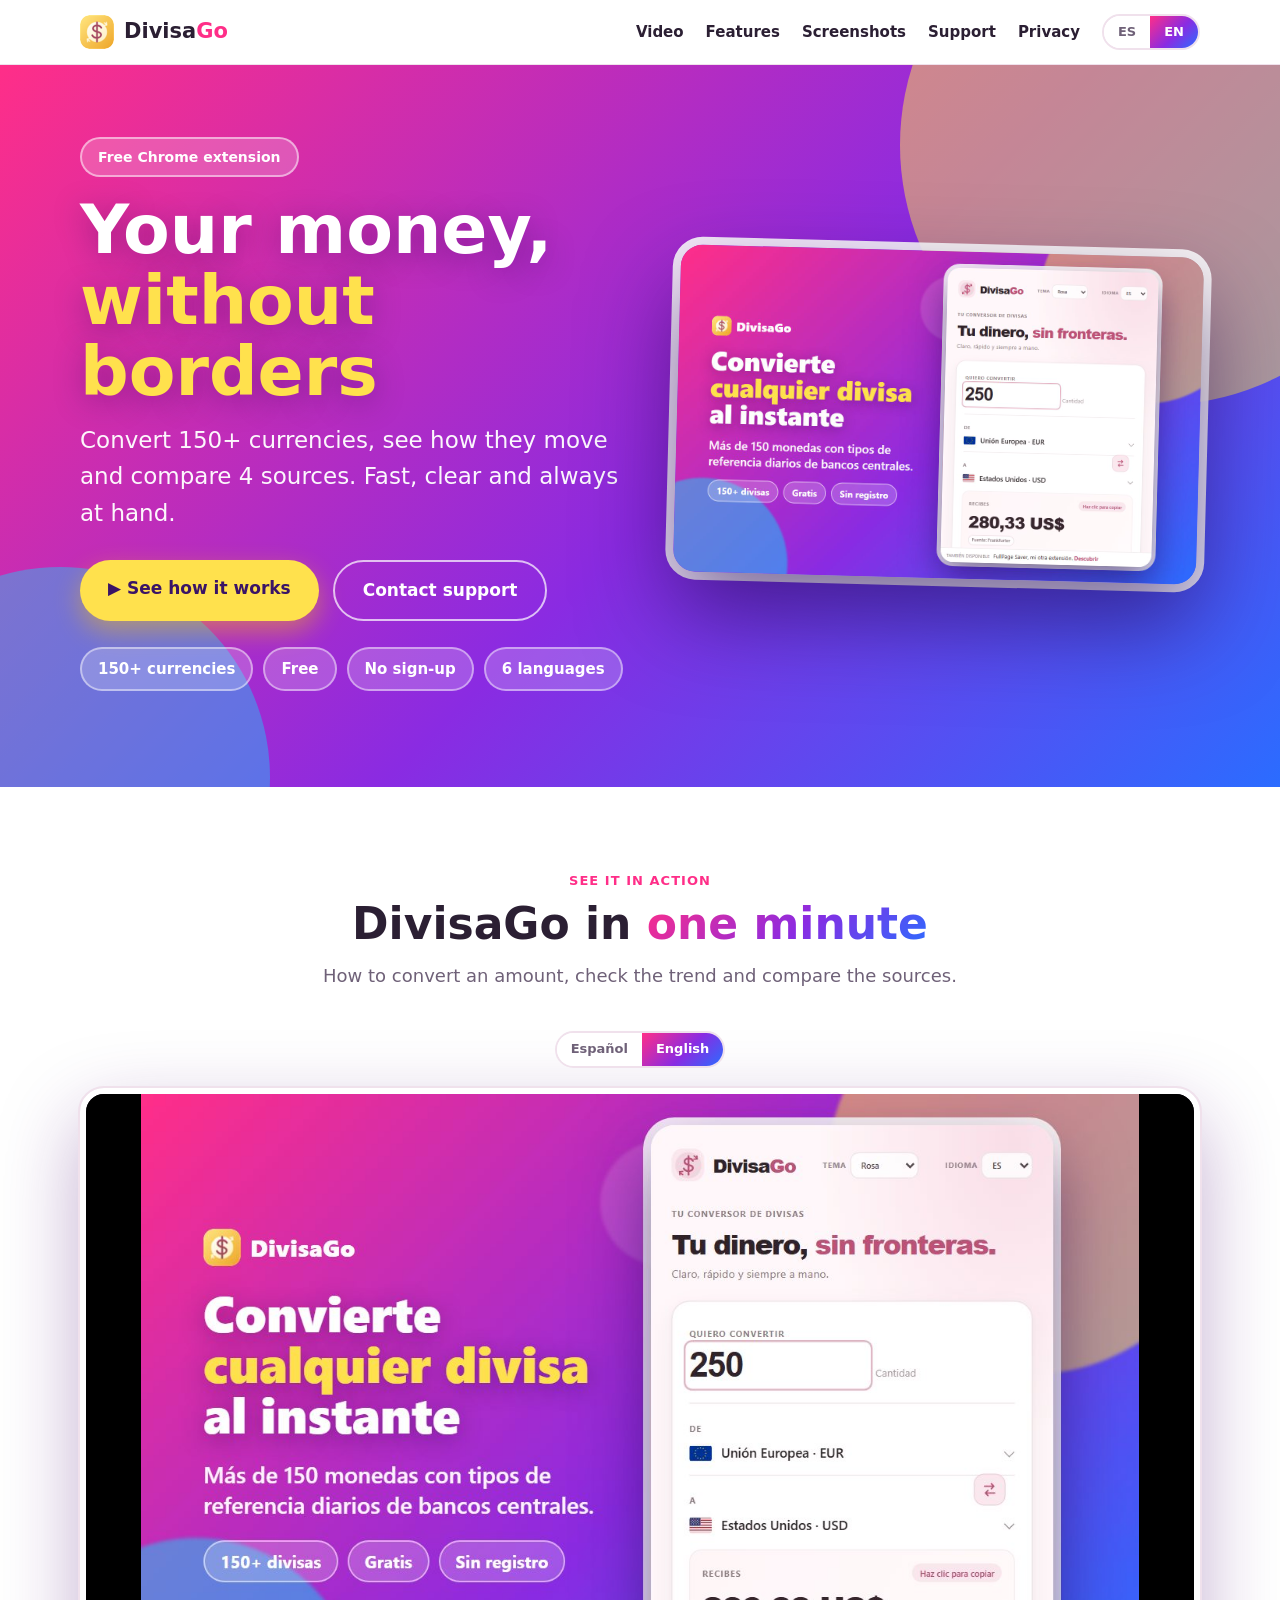
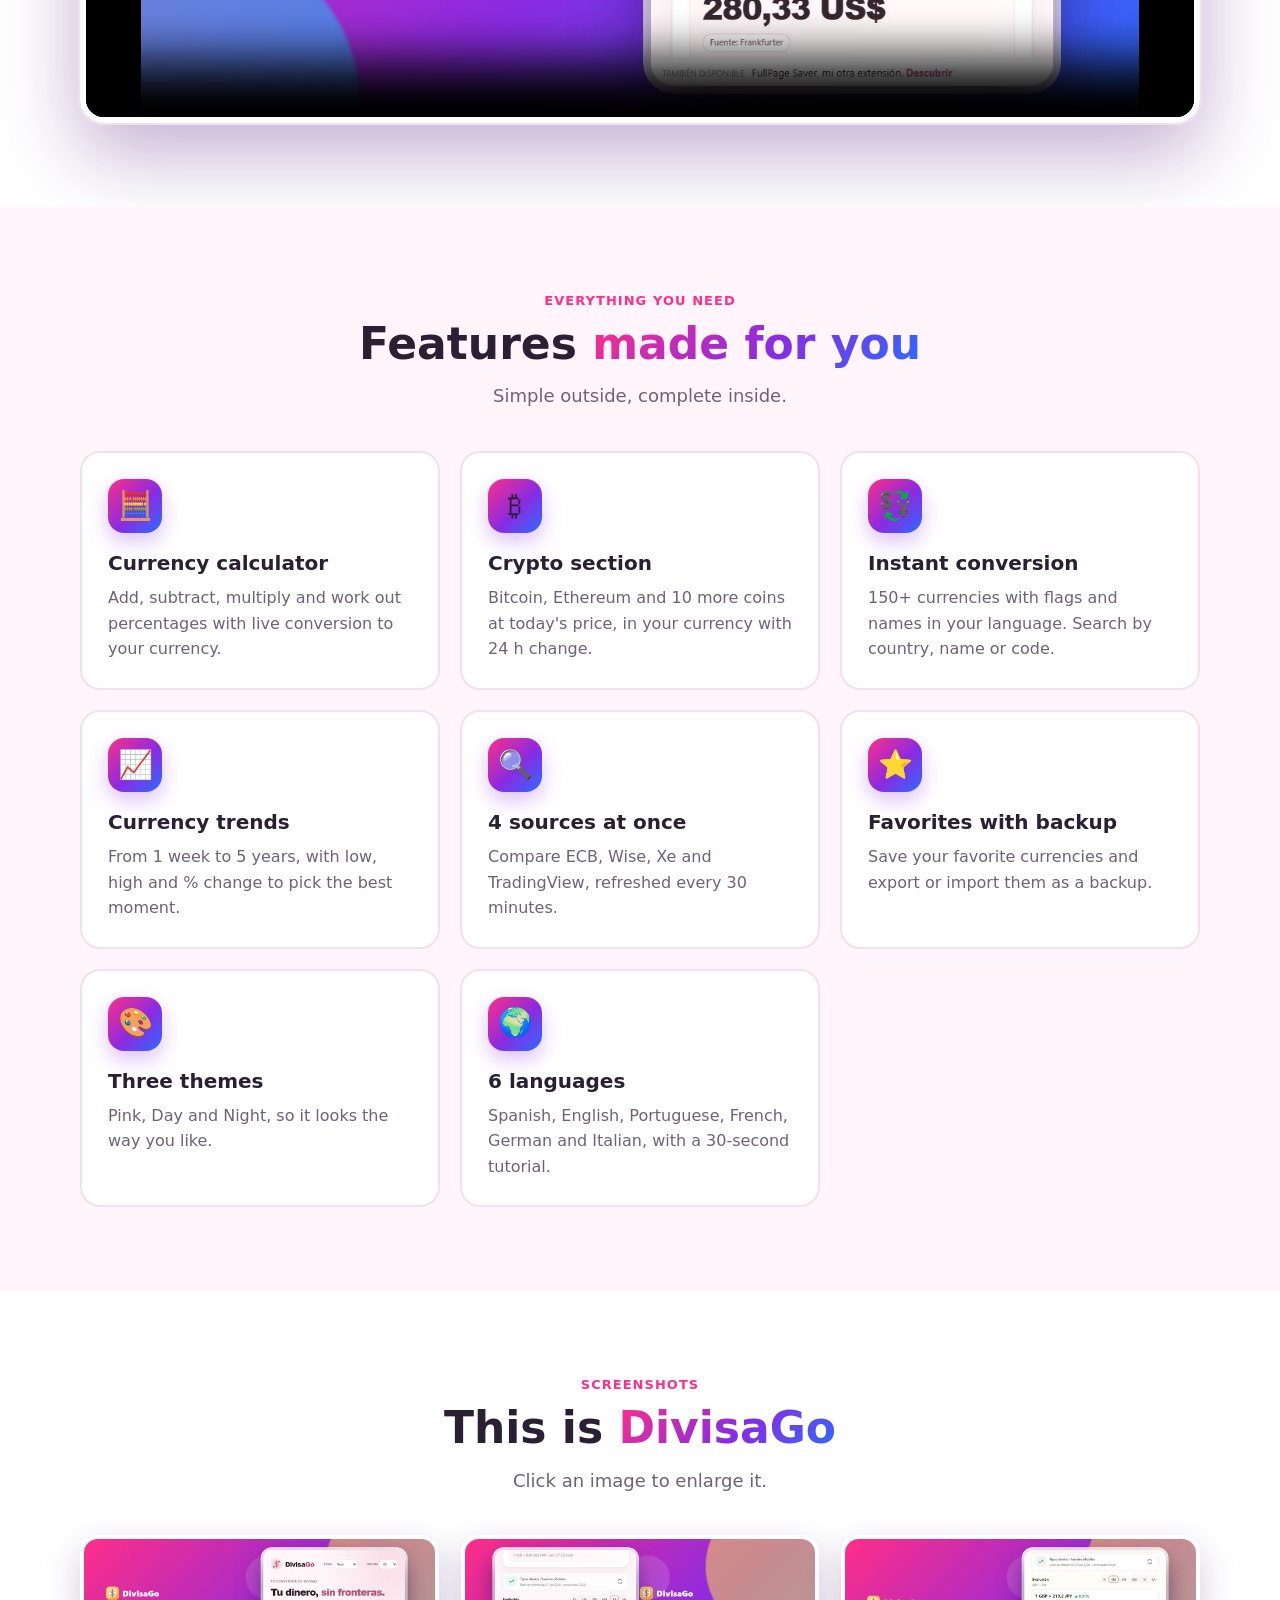
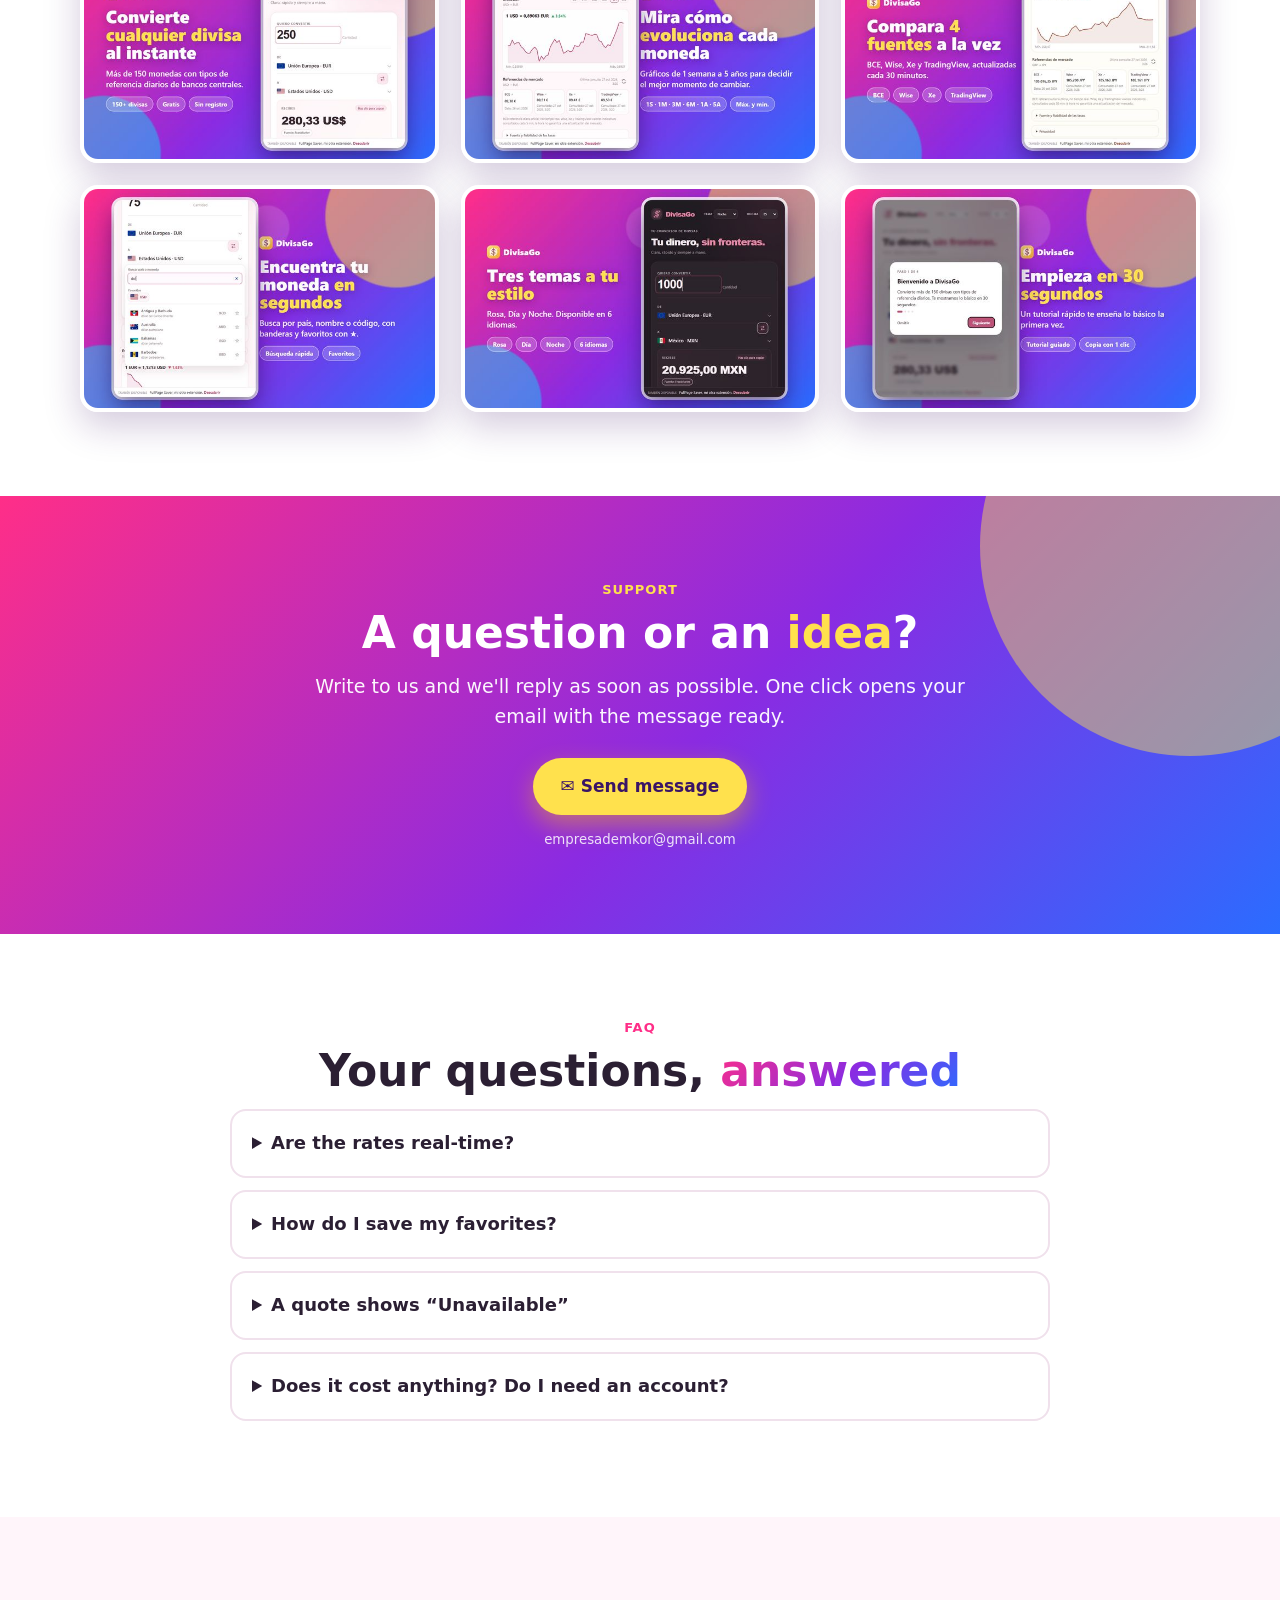
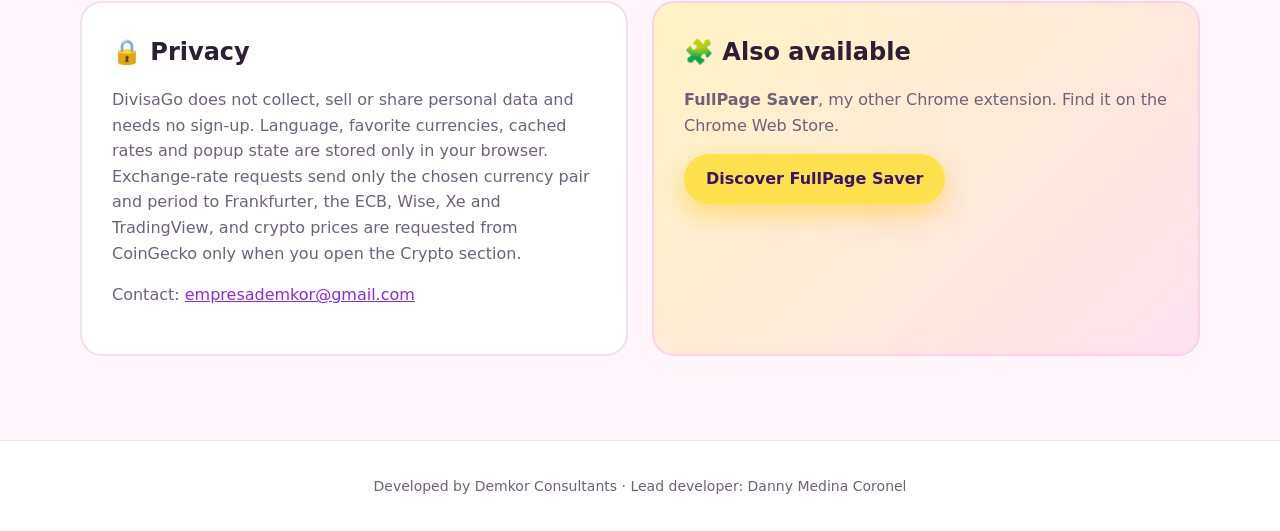
==== index.html @ ade7c6c2 "Web: añade calculadora y sección Cripto, y CoinGecko en privacidad" ====
<!doctype html>
<html lang="es">
<head>
<meta charset="utf-8">
<meta name="viewport" content="width=device-width, initial-scale=1">
<title>DivisaGo · Conversor de divisas para Chrome</title>
<meta name="description" content="DivisaGo convierte más de 150 divisas, muestra su evolución y compara 4 fuentes. Gratis y sin registro. Soporte y privacidad.">
<meta property="og:title" content="DivisaGo · Conversor de divisas para Chrome">
<meta property="og:description" content="Más de 150 divisas, gráficos de evolución y 4 fuentes para comparar. Gratis y sin registro.">
<meta property="og:image" content="assets/shot-convertir.jpg">
<link rel="icon" type="image/png" href="assets/favicon.png">
<style>
:root {
  --ink: #2b1f33; --muted: #6f6178; --pink: #ff2e88; --violet: #8a2be2; --blue: #2b6cff; --yellow: #ffe14d; --soft: #fff5fa; --line: #f0e1ec;
  --grad: linear-gradient(135deg, #ff2e88 0%, #8a2be2 55%, #2b6cff 100%);
}
* { box-sizing: border-box; }
html { scroll-behavior: smooth; }
html, body { overflow-x: clip; }
body { margin: 0; color: var(--ink); background: #fff; font-family: "Segoe UI", system-ui, -apple-system, Arial, sans-serif; line-height: 1.6; }
html[lang="es"] .en, html[lang="en"] .es { display: none !important; }
a { color: var(--violet); }
img, video { max-width: 100%; height: auto; display: block; }
.wrap { width: min(1120px, 100% - 40px); margin: 0 auto; }

/* Navegación */
nav { position: sticky; top: 0; z-index: 50; backdrop-filter: blur(12px); background: rgba(255, 255, 255, .82); border-bottom: 1px solid var(--line); }
nav .wrap { display: flex; align-items: center; gap: 22px; height: 64px; }
.brand { display: flex; align-items: center; gap: 10px; font-weight: 900; font-size: 21px; color: var(--ink); text-decoration: none; margin-right: auto; }
.brand img { width: 34px; height: 34px; border-radius: 9px; }
.brand b { color: var(--pink); }
nav a.link { color: var(--ink); text-decoration: none; font-weight: 600; font-size: 15px; }
nav a.link:hover { color: var(--violet); }
.lang { display: flex; border: 2px solid var(--line); border-radius: 999px; overflow: hidden; }
.lang button { border: 0; padding: 6px 14px; font: inherit; font-weight: 800; font-size: 13px; cursor: pointer; color: var(--muted); background: #fff; }
.lang button[aria-pressed="true"] { color: #fff; background: var(--grad); }
@media (max-width: 760px) { nav a.link { display: none; } }

/* Hero */
.hero { position: relative; overflow: hidden; color: #fff; background: var(--grad); padding: 72px 0 96px; }
.hero::before, .hero::after { content: ""; position: absolute; border-radius: 50%; }
.hero::before { width: 520px; height: 520px; right: -140px; top: -180px; background: rgba(255, 225, 77, .5); }
.hero::after { width: 420px; height: 420px; left: -150px; bottom: -200px; background: rgba(0, 229, 255, .38); }
.hero .wrap { position: relative; z-index: 1; display: grid; grid-template-columns: 1.05fr 1fr; gap: 48px; align-items: center; }
.hero .wrap > * { min-width: 0; }
@media (max-width: 880px) { .hero .wrap { grid-template-columns: minmax(0, 1fr); } .hero-shot { transform: none; } }
.pill { display: inline-block; padding: 7px 16px; border-radius: 999px; background: rgba(255, 255, 255, .2); border: 2px solid rgba(255, 255, 255, .5); font-weight: 700; font-size: 14px; }
h1 { margin: 18px 0 14px; font-size: clamp(38px, 6vw, 68px); line-height: 1.04; font-weight: 900; text-shadow: 0 6px 30px rgba(40, 0, 80, .35); }
h1 em { font-style: normal; color: var(--yellow); }
.lead { margin: 0 0 28px; font-size: clamp(18px, 2.2vw, 23px); opacity: .96; max-width: 34em; }
.btns { display: flex; flex-wrap: wrap; gap: 14px; }
.btn { display: inline-block; padding: 15px 28px; border-radius: 999px; font-weight: 800; font-size: 17px; text-decoration: none; transition: transform .15s, box-shadow .15s; }
.btn:hover { transform: translateY(-2px); }
.btn.primary { color: #3a1466; background: var(--yellow); box-shadow: 0 10px 26px rgba(255, 190, 0, .45); }
.btn.ghost { color: #fff; border: 2px solid rgba(255, 255, 255, .7); }
.hero-shot { border-radius: 22px; box-shadow: 0 40px 90px rgba(30, 0, 70, .55), 0 0 0 8px rgba(255, 255, 255, .9); transform: rotate(1.5deg); }
.chips { display: flex; flex-wrap: wrap; gap: 10px; margin-top: 26px; }
.chips > span { padding: 8px 16px; border-radius: 999px; background: rgba(255, 255, 255, .2); border: 2px solid rgba(255, 255, 255, .45); font-weight: 700; font-size: 15px; }

/* Secciones */
section { padding: 84px 0; }
section.alt { background: var(--soft); }
.kicker { color: var(--pink); font-weight: 800; letter-spacing: .08em; text-transform: uppercase; font-size: 13px; }
h2 { margin: 8px 0 14px; font-size: clamp(28px, 4vw, 44px); line-height: 1.1; font-weight: 900; }
h2 em { font-style: normal; background: var(--grad); -webkit-background-clip: text; background-clip: text; color: transparent; }
.sub { margin: 0 auto 40px; color: var(--muted); font-size: 18px; max-width: 40em; }
.center { text-align: center; } .center .sub { margin-inline: auto; }

/* Vídeo */
.video-card { border-radius: 24px; overflow: hidden; background: #1a1022; box-shadow: 0 30px 80px rgba(80, 20, 120, .35); border: 6px solid #fff; outline: 2px solid var(--line); }
.video-card video { width: 100%; aspect-ratio: 16 / 9; background: #000; }
.vlang { display: flex; justify-content: center; margin-bottom: 20px; }

/* Funciones */
.grid { display: grid; grid-template-columns: repeat(auto-fit, minmax(310px, 1fr)); gap: 20px; }
.card { padding: 26px; border-radius: 20px; background: #fff; border: 2px solid var(--line); transition: transform .2s, box-shadow .2s, border-color .2s; }
.card:hover { transform: translateY(-4px); box-shadow: 0 18px 40px rgba(138, 43, 226, .15); border-color: #e6b8ff; }
.ico { width: 54px; height: 54px; display: grid; place-items: center; margin-bottom: 14px; border-radius: 16px; font-size: 28px; background: var(--grad); box-shadow: 0 8px 20px rgba(138, 43, 226, .3); }
.card h3 { margin: 0 0 6px; font-size: 20px; }
.card p { margin: 0; color: var(--muted); font-size: 16px; }

/* Galería */
.gallery { display: grid; grid-template-columns: repeat(auto-fit, minmax(300px, 1fr)); gap: 22px; }
.gallery button { padding: 0; border: 0; background: none; cursor: zoom-in; text-align: left; }
.gallery img { width: 100%; border-radius: 18px; box-shadow: 0 14px 36px rgba(60, 20, 100, .22); border: 4px solid #fff; transition: transform .2s; }
.gallery button:hover img { transform: scale(1.025); }
.lightbox { position: fixed; inset: 0; z-index: 100; display: none; place-items: center; padding: 24px; background: rgba(20, 8, 30, .86); cursor: zoom-out; }
.lightbox.open { display: grid; }
.lightbox img { max-height: 92vh; border-radius: 14px; box-shadow: 0 30px 90px rgba(0, 0, 0, .6); }

/* Soporte */
.support { color: #fff; background: var(--grad); text-align: center; position: relative; overflow: hidden; }
.support::before { content: ""; position: absolute; width: 420px; height: 420px; border-radius: 50%; right: -120px; top: -160px; background: rgba(255, 225, 77, .45); }
.support .wrap { position: relative; }
.support p { font-size: 19px; max-width: 36em; margin: 0 auto 26px; opacity: .96; }
.support small { display: block; margin-top: 14px; opacity: .85; }

/* FAQ */
details { border: 2px solid var(--line); border-radius: 16px; background: #fff; margin-bottom: 12px; padding: 4px 20px; }
details[open] { border-color: #e6b8ff; }
summary { padding: 14px 0; font-weight: 800; font-size: 18px; cursor: pointer; }
details p { margin: 0 0 16px; color: var(--muted); }

/* Privacidad y más apps */
.two { display: grid; grid-template-columns: 1fr 1fr; gap: 24px; }
@media (max-width: 860px) { .two { grid-template-columns: 1fr; } }
.panel { padding: 30px; border-radius: 22px; border: 2px solid var(--line); background: #fff; }
.panel h3 { margin: 0 0 10px; font-size: 24px; }
.panel p { color: var(--muted); }
.more { background: linear-gradient(135deg, #fff4c2, #ffe1f0); border-color: #ffd1e6; }
footer { padding: 34px 0; text-align: center; color: var(--muted); font-size: 14px; border-top: 1px solid var(--line); }
</style>
</head>
<body>

<nav>
  <div class="wrap">
    <a class="brand" href="#top"><img src="assets/icon.png" alt=""><span>Divisa<b>Go</b></span></a>
    <a class="link" href="#video"><span class="es">Vídeo</span><span class="en">Video</span></a>
    <a class="link" href="#funciones"><span class="es">Funciones</span><span class="en">Features</span></a>
    <a class="link" href="#capturas"><span class="es">Capturas</span><span class="en">Screenshots</span></a>
    <a class="link" href="#soporte"><span class="es">Soporte</span><span class="en">Support</span></a>
    <a class="link" href="#privacidad"><span class="es">Privacidad</span><span class="en">Privacy</span></a>
    <div class="lang" role="group" aria-label="Language">
      <button type="button" data-lang="es" aria-pressed="true">ES</button>
      <button type="button" data-lang="en" aria-pressed="false">EN</button>
    </div>
  </div>
</nav>

<header class="hero" id="top">
  <div class="wrap">
    <div>
      <span class="pill"><span class="es">Extensión gratuita para Chrome</span><span class="en">Free Chrome extension</span></span>
      <h1><span class="es">Tu dinero, <em>sin fronteras</em></span><span class="en">Your money, <em>without borders</em></span></h1>
      <p class="lead"><span class="es">Convierte más de 150 divisas, mira cómo evolucionan y compara 4 fuentes. Rápido, claro y siempre a mano.</span><span class="en">Convert 150+ currencies, see how they move and compare 4 sources. Fast, clear and always at hand.</span></p>
      <div class="btns">
        <a class="btn primary" href="#video"><span class="es">▶ Ver cómo funciona</span><span class="en">▶ See how it works</span></a>
        <a class="btn ghost" href="#soporte"><span class="es">Contactar con soporte</span><span class="en">Contact support</span></a>
      </div>
      <div class="chips">
        <span>150+ <span class="es">divisas</span><span class="en">currencies</span></span>
        <span class="es">Gratis</span><span class="en">Free</span>
        <span class="es">Sin registro</span><span class="en">No sign-up</span>
        <span>6 <span class="es">idiomas</span><span class="en">languages</span></span>
      </div>
    </div>
    <img class="hero-shot" src="assets/shot-convertir.jpg" alt="DivisaGo" width="1280" height="800">
  </div>
</header>

<section id="video">
  <div class="wrap">
    <div class="center">
      <div class="kicker"><span class="es">Míralo en acción</span><span class="en">See it in action</span></div>
      <h2><span class="es">DivisaGo en <em>un minuto</em></span><span class="en">DivisaGo in <em>one minute</em></span></h2>
      <p class="sub"><span class="es">Así se convierte una cantidad, se consulta la evolución y se comparan las fuentes.</span><span class="en">How to convert an amount, check the trend and compare the sources.</span></p>
    </div>
    <div class="vlang"><div class="lang" role="group" aria-label="Video language">
      <button type="button" data-vlang="es" aria-pressed="true">Español</button>
      <button type="button" data-vlang="en" aria-pressed="false">English</button>
    </div></div>
    <div class="video-card">
      <video id="demo" controls preload="metadata" playsinline poster="assets/shot-convertir.jpg">
        <source id="demo-src" src="assets/demo-es.mp4" type="video/mp4">
      </video>
    </div>
  </div>
</section>

<section class="alt" id="funciones">
  <div class="wrap">
    <div class="center">
      <div class="kicker"><span class="es">Todo lo que necesitas</span><span class="en">Everything you need</span></div>
      <h2><span class="es">Funciones <em>pensadas para ti</em></span><span class="en">Features <em>made for you</em></span></h2>
      <p class="sub"><span class="es">Sencilla por fuera, completa por dentro.</span><span class="en">Simple outside, complete inside.</span></p>
    </div>
    <div class="grid">
      <div class="card"><div class="ico">🧮</div><h3><span class="es">Calculadora de divisas</span><span class="en">Currency calculator</span></h3><p><span class="es">Suma, resta, multiplica y calcula porcentajes con la conversión en vivo a tu moneda.</span><span class="en">Add, subtract, multiply and work out percentages with live conversion to your currency.</span></p></div>
      <div class="card"><div class="ico">₿</div><h3><span class="es">Sección Cripto</span><span class="en">Crypto section</span></h3><p><span class="es">Bitcoin, Ethereum y otras 10 monedas al precio de hoy, en tu divisa y con variación de 24 h.</span><span class="en">Bitcoin, Ethereum and 10 more coins at today's price, in your currency with 24 h change.</span></p></div>
      <div class="card"><div class="ico">💱</div><h3><span class="es">Conversión al instante</span><span class="en">Instant conversion</span></h3><p><span class="es">Más de 150 monedas con banderas y nombres en tu idioma. Busca por país, nombre o código.</span><span class="en">150+ currencies with flags and names in your language. Search by country, name or code.</span></p></div>
      <div class="card"><div class="ico">📈</div><h3><span class="es">Evolución de la moneda</span><span class="en">Currency trends</span></h3><p><span class="es">De 1 semana a 5 años, con mínimo, máximo y % de cambio para elegir el mejor momento.</span><span class="en">From 1 week to 5 years, with low, high and % change to pick the best moment.</span></p></div>
      <div class="card"><div class="ico">🔍</div><h3><span class="es">4 fuentes a la vez</span><span class="en">4 sources at once</span></h3><p><span class="es">Compara BCE, Wise, Xe y TradingView, actualizadas cada 30 minutos.</span><span class="en">Compare ECB, Wise, Xe and TradingView, refreshed every 30 minutes.</span></p></div>
      <div class="card"><div class="ico">⭐</div><h3><span class="es">Favoritos con copia</span><span class="en">Favorites with backup</span></h3><p><span class="es">Guarda tus monedas favoritas y expórtalas o impórtalas como copia de seguridad.</span><span class="en">Save your favorite currencies and export or import them as a backup.</span></p></div>
      <div class="card"><div class="ico">🎨</div><h3><span class="es">Tres temas</span><span class="en">Three themes</span></h3><p><span class="es">Rosa, Día y Noche, para que se vea como más te guste.</span><span class="en">Pink, Day and Night, so it looks the way you like.</span></p></div>
      <div class="card"><div class="ico">🌍</div><h3><span class="es">6 idiomas</span><span class="en">6 languages</span></h3><p><span class="es">Español, inglés, portugués, francés, alemán e italiano, con tutorial de 30 segundos.</span><span class="en">Spanish, English, Portuguese, French, German and Italian, with a 30-second tutorial.</span></p></div>
    </div>
  </div>
</section>

<section id="capturas">
  <div class="wrap">
    <div class="center">
      <div class="kicker"><span class="es">Capturas</span><span class="en">Screenshots</span></div>
      <h2><span class="es">Así se <em>ve DivisaGo</em></span><span class="en">This is <em>DivisaGo</em></span></h2>
      <p class="sub"><span class="es">Pulsa una imagen para verla en grande.</span><span class="en">Click an image to enlarge it.</span></p>
    </div>
    <div class="gallery">
      <button type="button" data-full="assets/shot-convertir.jpg"><img loading="lazy" src="assets/thumb-convertir.jpg" alt="Conversión / Conversion"></button>
      <button type="button" data-full="assets/shot-evolucion.jpg"><img loading="lazy" src="assets/thumb-evolucion.jpg" alt="Evolución / Trends"></button>
      <button type="button" data-full="assets/shot-comparar.jpg"><img loading="lazy" src="assets/thumb-comparar.jpg" alt="4 fuentes / 4 sources"></button>
      <button type="button" data-full="assets/shot-buscar.jpg"><img loading="lazy" src="assets/thumb-buscar.jpg" alt="Búsqueda / Search"></button>
      <button type="button" data-full="assets/shot-temas.jpg"><img loading="lazy" src="assets/thumb-temas.jpg" alt="Temas / Themes"></button>
      <button type="button" data-full="assets/shot-tutorial.jpg"><img loading="lazy" src="assets/thumb-tutorial.jpg" alt="Tutorial"></button>
    </div>
  </div>
</section>

<section class="support" id="soporte">
  <div class="wrap">
    <div class="kicker" style="color:#ffe14d"><span class="es">Soporte</span><span class="en">Support</span></div>
    <h2><span class="es">¿Una duda o una <em style="-webkit-text-fill-color:#ffe14d;color:#ffe14d">idea</em>?</span><span class="en">A question or an <em style="-webkit-text-fill-color:#ffe14d;color:#ffe14d">idea</em>?</span></h2>
    <p><span class="es">Escríbenos y te respondemos lo antes posible. Un clic y se abre tu correo con el mensaje preparado.</span><span class="en">Write to us and we'll reply as soon as possible. One click opens your email with the message ready.</span></p>
    <a class="btn primary" href="mailto:empresademkor@gmail.com?subject=Soporte%20DivisaGo&amp;body=Hola%2C%0A%0AMi%20consulta%3A%0A%0A%0A---%0AVersi%C3%B3n%20de%20DivisaGo%3A%0AIdioma%3A%0A">✉️ <span class="es">Enviar mensaje</span><span class="en">Send message</span></a>
    <small>empresademkor@gmail.com</small>
  </div>
</section>

<section id="faq">
  <div class="wrap" style="max-width:820px">
    <div class="center">
      <div class="kicker"><span class="es">Preguntas frecuentes</span><span class="en">FAQ</span></div>
      <h2><span class="es">Resolvemos tus <em>dudas</em></span><span class="en">Your questions, <em>answered</em></span></h2>
    </div>
    <details><summary><span class="es">¿Las tasas son en tiempo real?</span><span class="en">Are the rates real-time?</span></summary><p><span class="es">No. Los tipos de referencia son diarios (bancos centrales vía Frankfurter y BCE). Wise, Xe y TradingView son valores indicativos que se actualizan cada 30 minutos. No son una oferta de cambio.</span><span class="en">No. Reference rates are daily (central banks via Frankfurter and the ECB). Wise, Xe and TradingView are indicative values refreshed every 30 minutes. They are not an exchange offer.</span></p></details>
    <details><summary><span class="es">¿Cómo guardo mis favoritos?</span><span class="en">How do I save my favorites?</span></summary><p><span class="es">Pulsa la estrella junto a una moneda. En «Copia de seguridad de favoritos» puedes exportarlos a un archivo e importarlos arrastrándolo o pegando su contenido.</span><span class="en">Click the star next to a currency. Under “Favorites backup” you can export them to a file and import them by dragging it in or pasting its contents.</span></p></details>
    <details><summary><span class="es">Una cotización aparece como «No disponible»</span><span class="en">A quote shows “Unavailable”</span></summary><p><span class="es">La fuente puede estar caída temporalmente. Pulsa el botón de actualizar o inténtalo más tarde; las demás fuentes siguen funcionando.</span><span class="en">The source may be temporarily down. Press the refresh button or try again later; the other sources keep working.</span></p></details>
    <details><summary><span class="es">¿Cuesta algo? ¿Necesito una cuenta?</span><span class="en">Does it cost anything? Do I need an account?</span></summary><p><span class="es">Es gratis y no necesitas registrarte ni crear ninguna cuenta.</span><span class="en">It's free and you don't need to sign up or create any account.</span></p></details>
  </div>
</section>

<section class="alt" id="privacidad">
  <div class="wrap">
    <div class="two">
      <div class="panel">
        <h3>🔒 <span class="es">Privacidad</span><span class="en">Privacy</span></h3>
        <p><span class="es">DivisaGo no recopila, vende ni comparte datos personales y no requiere registro. El idioma, las monedas favoritas, las tasas en caché y el estado de la ventana se guardan solo en tu navegador. Las consultas de tipos de cambio envían únicamente el par de monedas y el periodo elegidos a Frankfurter, el BCE, Wise, Xe y TradingView, y los precios cripto se piden a CoinGecko solo cuando abres la sección Cripto.</span><span class="en">DivisaGo does not collect, sell or share personal data and needs no sign-up. Language, favorite currencies, cached rates and popup state are stored only in your browser. Exchange-rate requests send only the chosen currency pair and period to Frankfurter, the ECB, Wise, Xe and TradingView, and crypto prices are requested from CoinGecko only when you open the Crypto section.</span></p>
        <p><span class="es">Contacto:</span><span class="en">Contact:</span> <a href="mailto:empresademkor@gmail.com">empresademkor@gmail.com</a></p>
      </div>
      <div class="panel more">
        <h3>🧩 <span class="es">También disponible</span><span class="en">Also available</span></h3>
        <p><span class="es"><b>FullPage Saver</b>, mi otra extensión para Chrome. Descúbrela en la Chrome Web Store.</span><span class="en"><b>FullPage Saver</b>, my other Chrome extension. Find it on the Chrome Web Store.</span></p>
        <a class="btn primary" style="padding:12px 22px;font-size:16px" href="https://chromewebstore.google.com/detail/igjphghlkmidddmnmlmdnhnepehpoena" target="_blank" rel="noopener"><span class="es">Descubrir FullPage Saver</span><span class="en">Discover FullPage Saver</span></a>
      </div>
    </div>
  </div>
</section>

<footer>
  <span class="es">Desarrollado por Demkor Consultants · Desarrollador principal: Danny Medina Coronel</span>
  <span class="en">Developed by Demkor Consultants · Lead developer: Danny Medina Coronel</span>
</footer>

<div class="lightbox" id="lightbox" role="dialog" aria-modal="true"><img alt=""></div>

<script>
const root = document.documentElement;
const video = document.querySelector("#demo");
const videoSrc = document.querySelector("#demo-src");
function setLang(lang) {
  root.lang = lang;
  document.querySelectorAll("[data-lang]").forEach((b) => b.setAttribute("aria-pressed", String(b.dataset.lang === lang)));
  try { localStorage.setItem("divisagoSiteLang", lang); } catch {}
  setVideo(lang);
}
function setVideo(lang) {
  document.querySelectorAll("[data-vlang]").forEach((b) => b.setAttribute("aria-pressed", String(b.dataset.vlang === lang)));
  const wanted = `assets/demo-${lang}.mp4`;
  if (!videoSrc.getAttribute("src").endsWith(wanted)) {
    const wasPlaying = !video.paused;
    videoSrc.setAttribute("src", wanted);
    video.load();
    if (wasPlaying) video.play().catch(() => {});
  }
}
document.querySelectorAll("[data-lang]").forEach((b) => b.addEventListener("click", () => setLang(b.dataset.lang)));
document.querySelectorAll("[data-vlang]").forEach((b) => b.addEventListener("click", () => setVideo(b.dataset.vlang)));

let initial = (navigator.language || "es").toLowerCase().startsWith("es") ? "es" : "en";
try { initial = localStorage.getItem("divisagoSiteLang") || initial; } catch {}
setLang(initial);

const box = document.querySelector("#lightbox");
const boxImg = box.querySelector("img");
document.querySelectorAll(".gallery button").forEach((b) => b.addEventListener("click", () => {
  boxImg.src = b.dataset.full;
  box.classList.add("open");
}));
box.addEventListener("click", () => box.classList.remove("open"));
document.addEventListener("keydown", (e) => { if (e.key === "Escape") box.classList.remove("open"); });
</script>
</body>
</html>
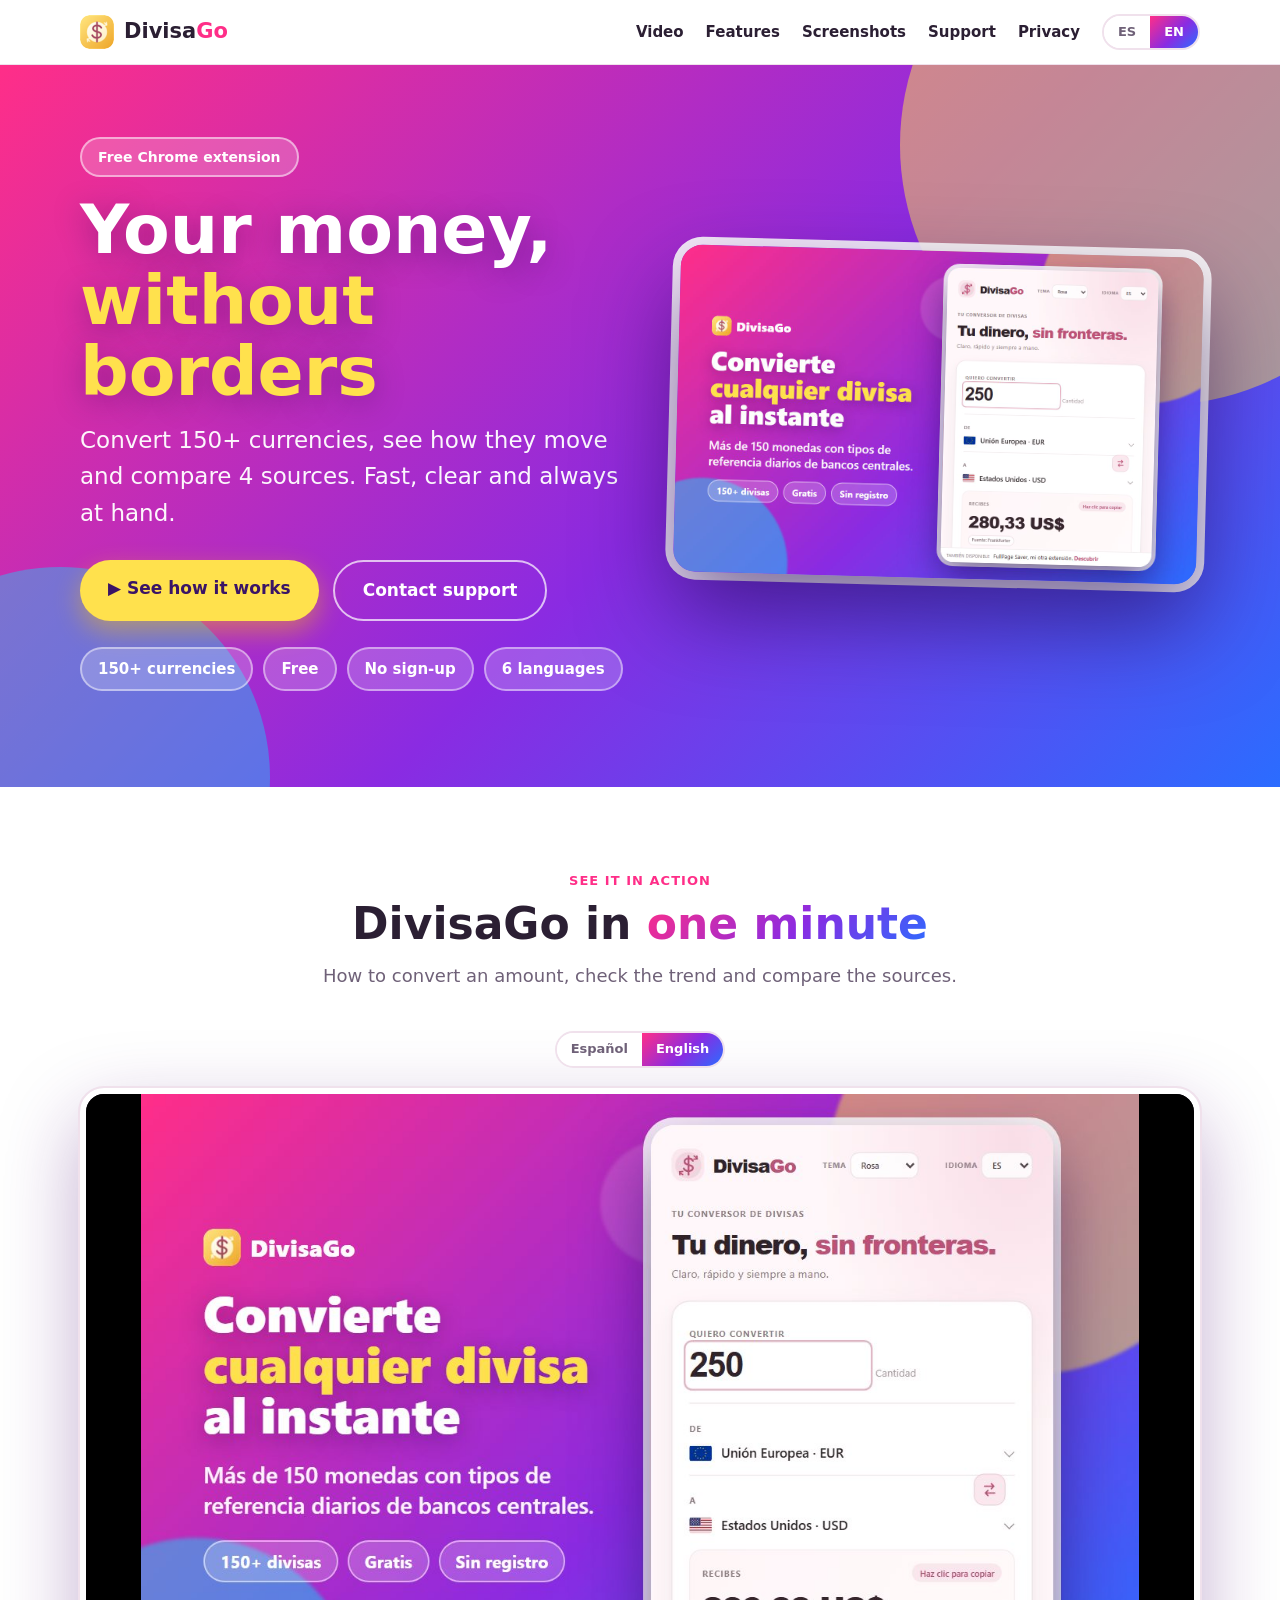
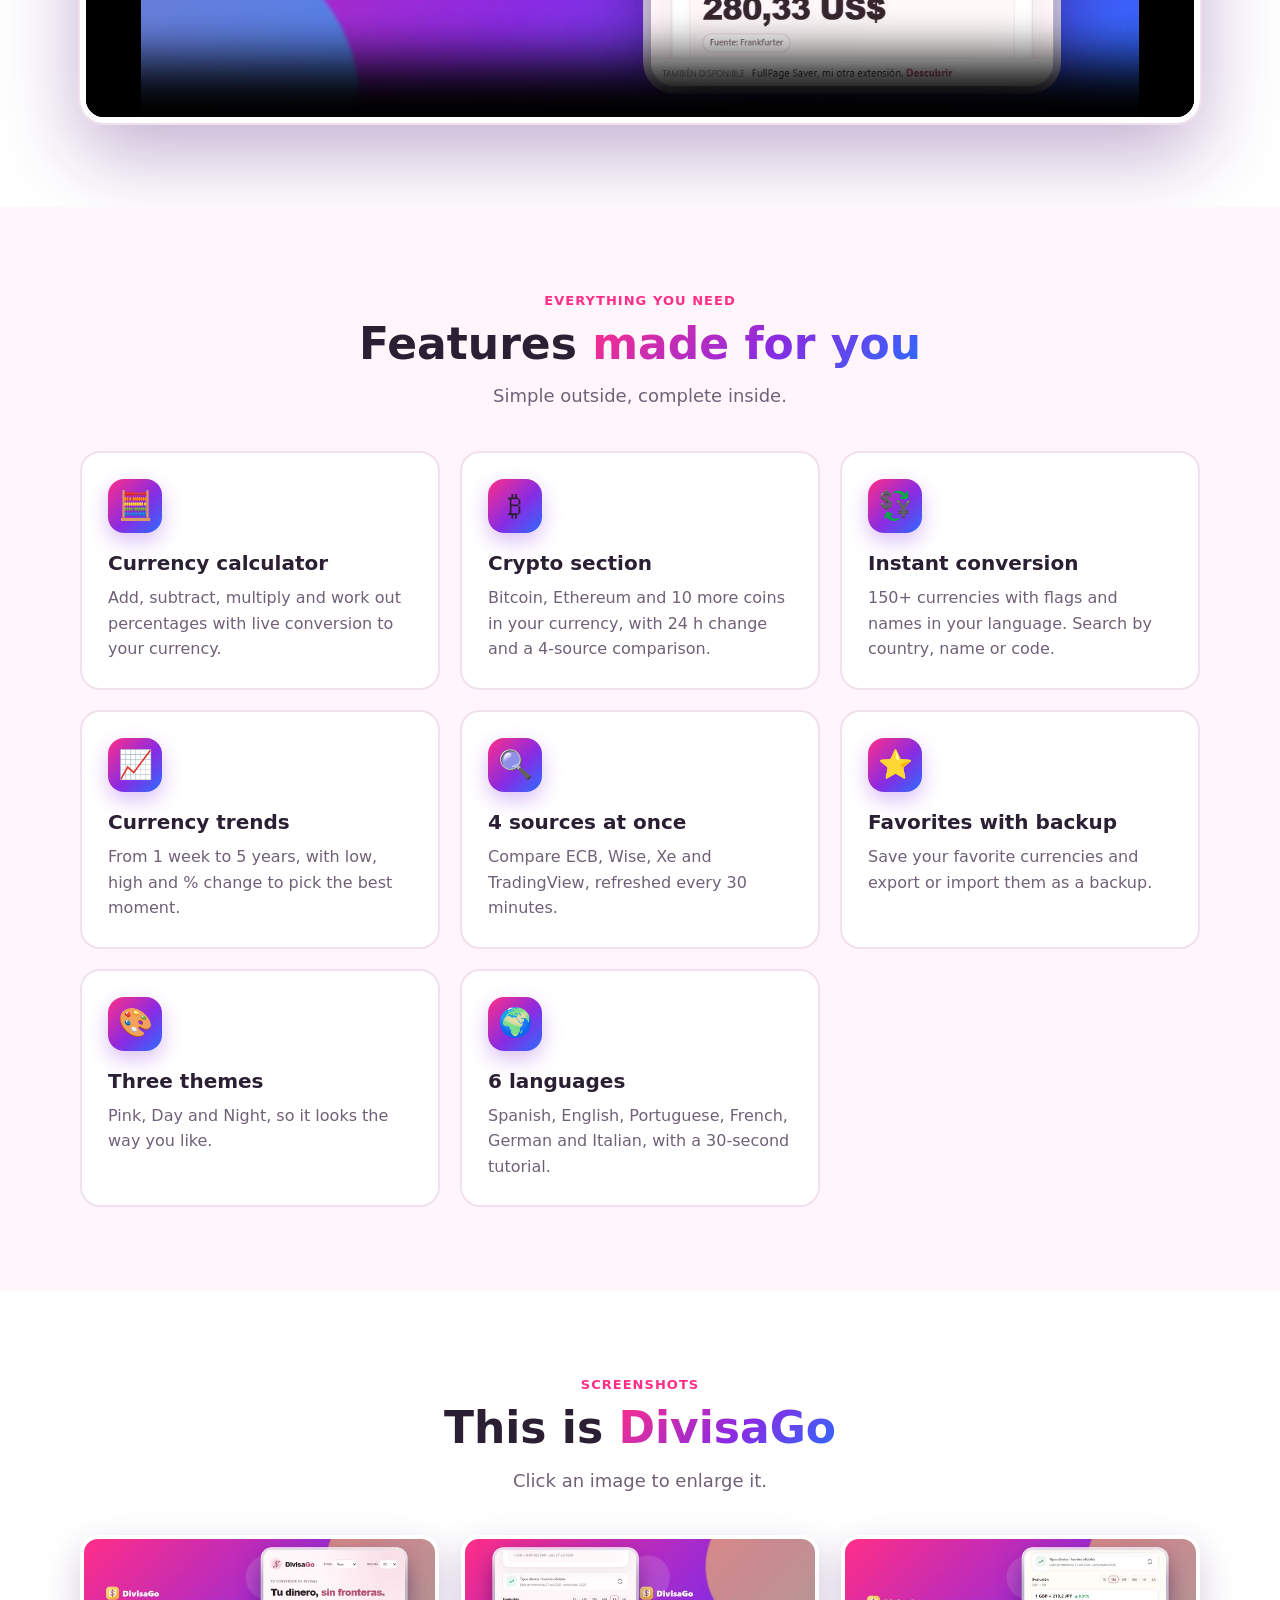
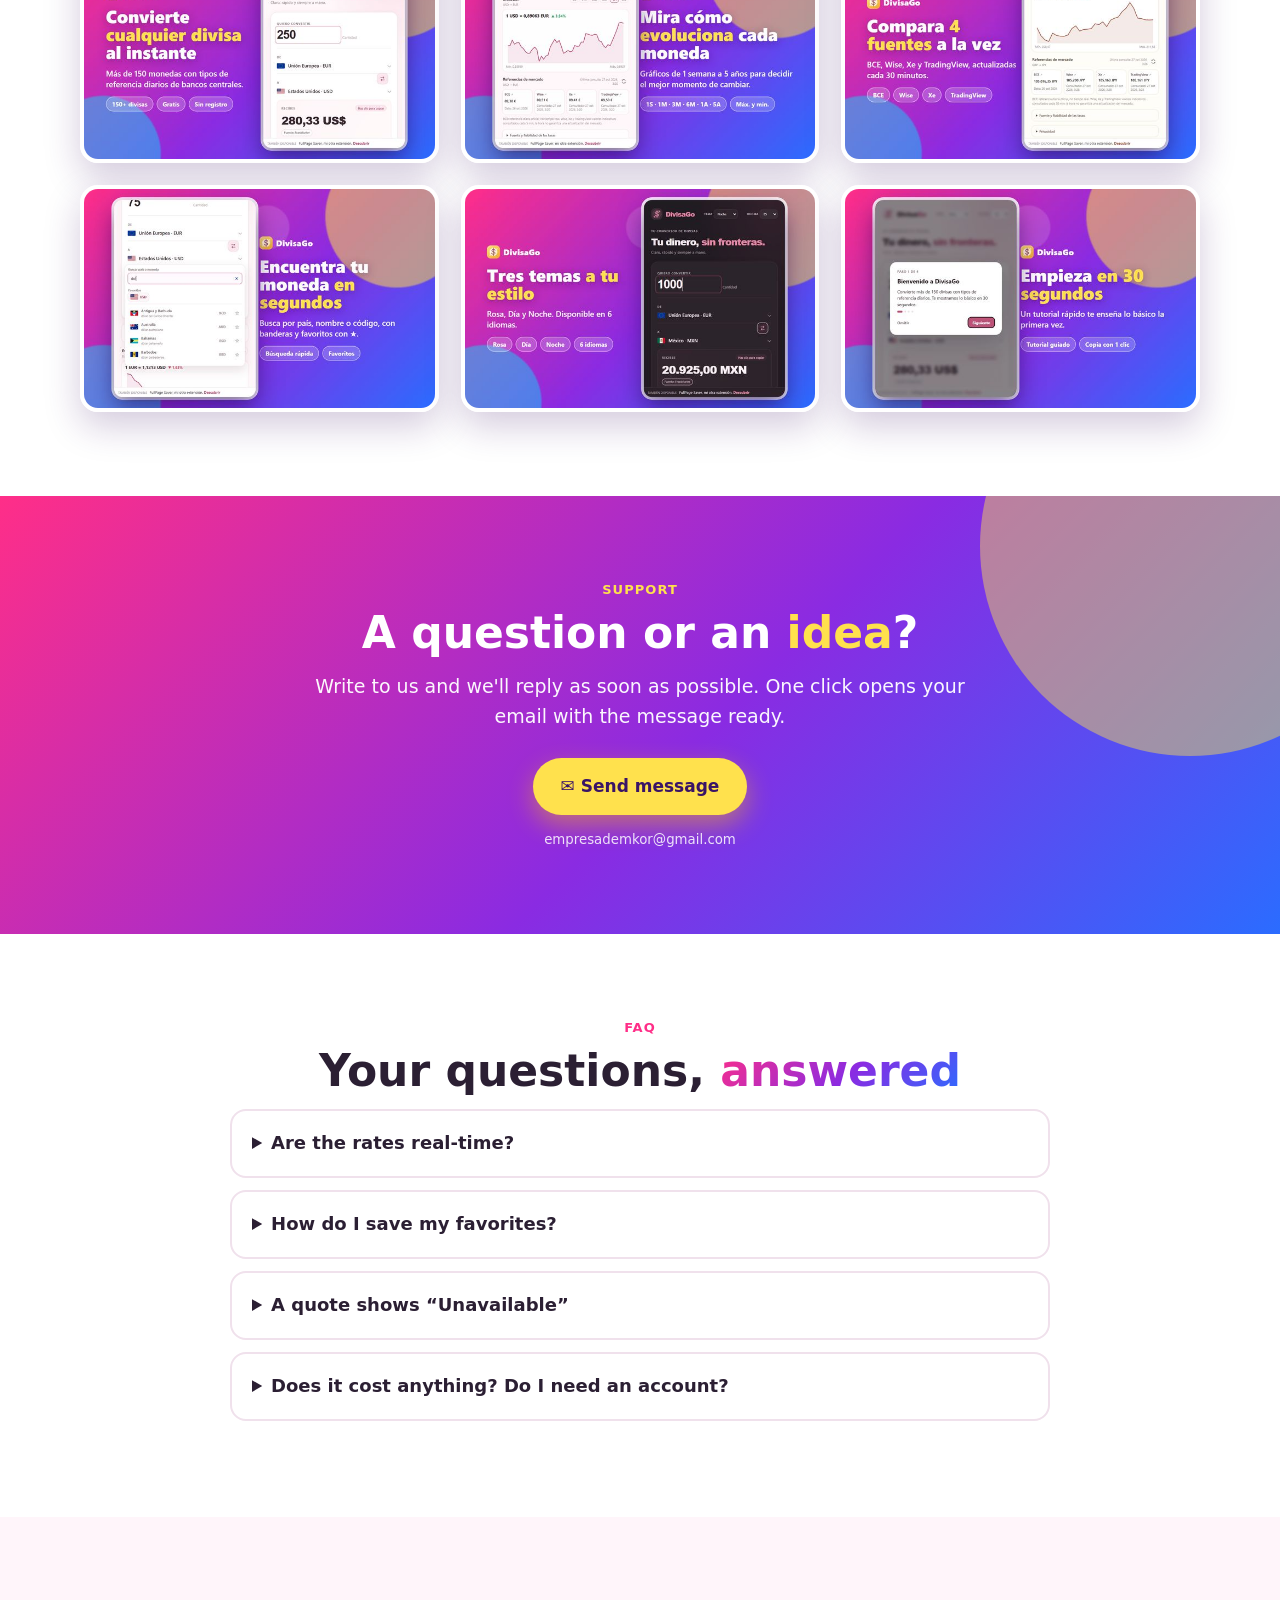
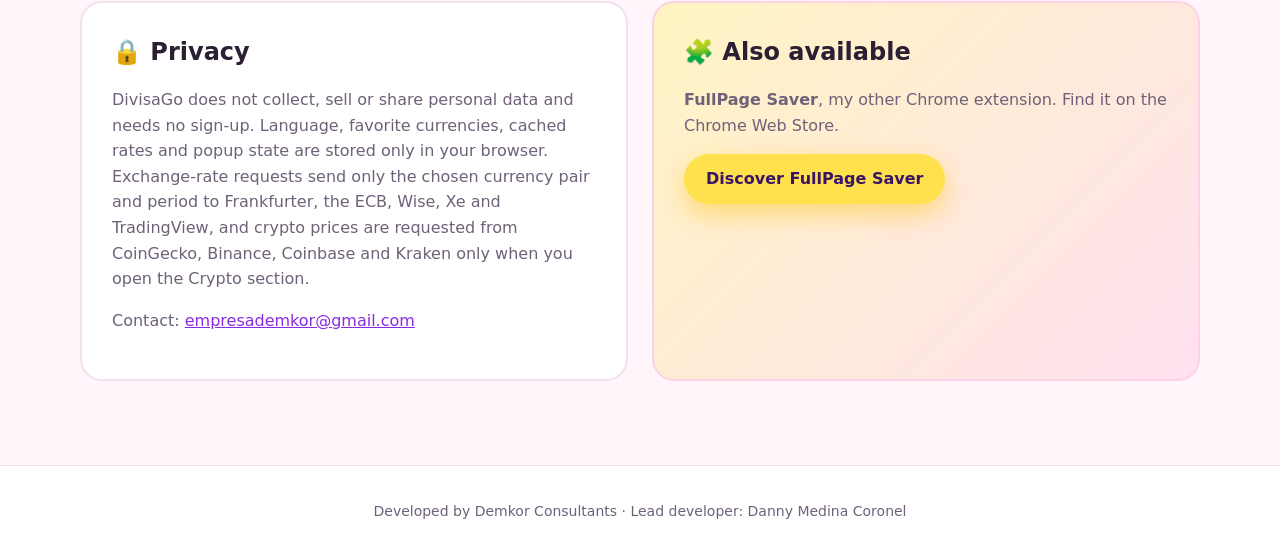
==== commit e4464f01: "Web: fuentes cripto en privacidad y tarjetas" ====
--- a/index.html
+++ b/index.html
@@ -177,7 +177,7 @@
     </div>
     <div class="grid">
       <div class="card"><div class="ico">🧮</div><h3><span class="es">Calculadora de divisas</span><span class="en">Currency calculator</span></h3><p><span class="es">Suma, resta, multiplica y calcula porcentajes con la conversión en vivo a tu moneda.</span><span class="en">Add, subtract, multiply and work out percentages with live conversion to your currency.</span></p></div>
-      <div class="card"><div class="ico">₿</div><h3><span class="es">Sección Cripto</span><span class="en">Crypto section</span></h3><p><span class="es">Bitcoin, Ethereum y otras 10 monedas al precio de hoy, en tu divisa y con variación de 24 h.</span><span class="en">Bitcoin, Ethereum and 10 more coins at today's price, in your currency with 24 h change.</span></p></div>
+      <div class="card"><div class="ico">₿</div><h3><span class="es">Sección Cripto</span><span class="en">Crypto section</span></h3><p><span class="es">Bitcoin, Ethereum y otras 10 monedas en tu divisa, con variación de 24 h y comparación entre 4 fuentes.</span><span class="en">Bitcoin, Ethereum and 10 more coins in your currency, with 24 h change and a 4-source comparison.</span></p></div>
       <div class="card"><div class="ico">💱</div><h3><span class="es">Conversión al instante</span><span class="en">Instant conversion</span></h3><p><span class="es">Más de 150 monedas con banderas y nombres en tu idioma. Busca por país, nombre o código.</span><span class="en">150+ currencies with flags and names in your language. Search by country, name or code.</span></p></div>
       <div class="card"><div class="ico">📈</div><h3><span class="es">Evolución de la moneda</span><span class="en">Currency trends</span></h3><p><span class="es">De 1 semana a 5 años, con mínimo, máximo y % de cambio para elegir el mejor momento.</span><span class="en">From 1 week to 5 years, with low, high and % change to pick the best moment.</span></p></div>
       <div class="card"><div class="ico">🔍</div><h3><span class="es">4 fuentes a la vez</span><span class="en">4 sources at once</span></h3><p><span class="es">Compara BCE, Wise, Xe y TradingView, actualizadas cada 30 minutos.</span><span class="en">Compare ECB, Wise, Xe and TradingView, refreshed every 30 minutes.</span></p></div>
@@ -234,7 +234,7 @@
     <div class="two">
       <div class="panel">
         <h3>🔒 <span class="es">Privacidad</span><span class="en">Privacy</span></h3>
-        <p><span class="es">DivisaGo no recopila, vende ni comparte datos personales y no requiere registro. El idioma, las monedas favoritas, las tasas en caché y el estado de la ventana se guardan solo en tu navegador. Las consultas de tipos de cambio envían únicamente el par de monedas y el periodo elegidos a Frankfurter, el BCE, Wise, Xe y TradingView, y los precios cripto se piden a CoinGecko solo cuando abres la sección Cripto.</span><span class="en">DivisaGo does not collect, sell or share personal data and needs no sign-up. Language, favorite currencies, cached rates and popup state are stored only in your browser. Exchange-rate requests send only the chosen currency pair and period to Frankfurter, the ECB, Wise, Xe and TradingView, and crypto prices are requested from CoinGecko only when you open the Crypto section.</span></p>
+        <p><span class="es">DivisaGo no recopila, vende ni comparte datos personales y no requiere registro. El idioma, las monedas favoritas, las tasas en caché y el estado de la ventana se guardan solo en tu navegador. Las consultas de tipos de cambio envían únicamente el par de monedas y el periodo elegidos a Frankfurter, el BCE, Wise, Xe y TradingView, y los precios cripto se piden a CoinGecko, Binance, Coinbase y Kraken solo cuando abres la sección Cripto.</span><span class="en">DivisaGo does not collect, sell or share personal data and needs no sign-up. Language, favorite currencies, cached rates and popup state are stored only in your browser. Exchange-rate requests send only the chosen currency pair and period to Frankfurter, the ECB, Wise, Xe and TradingView, and crypto prices are requested from CoinGecko, Binance, Coinbase and Kraken only when you open the Crypto section.</span></p>
         <p><span class="es">Contacto:</span><span class="en">Contact:</span> <a href="mailto:empresademkor@gmail.com">empresademkor@gmail.com</a></p>
       </div>
       <div class="panel more">
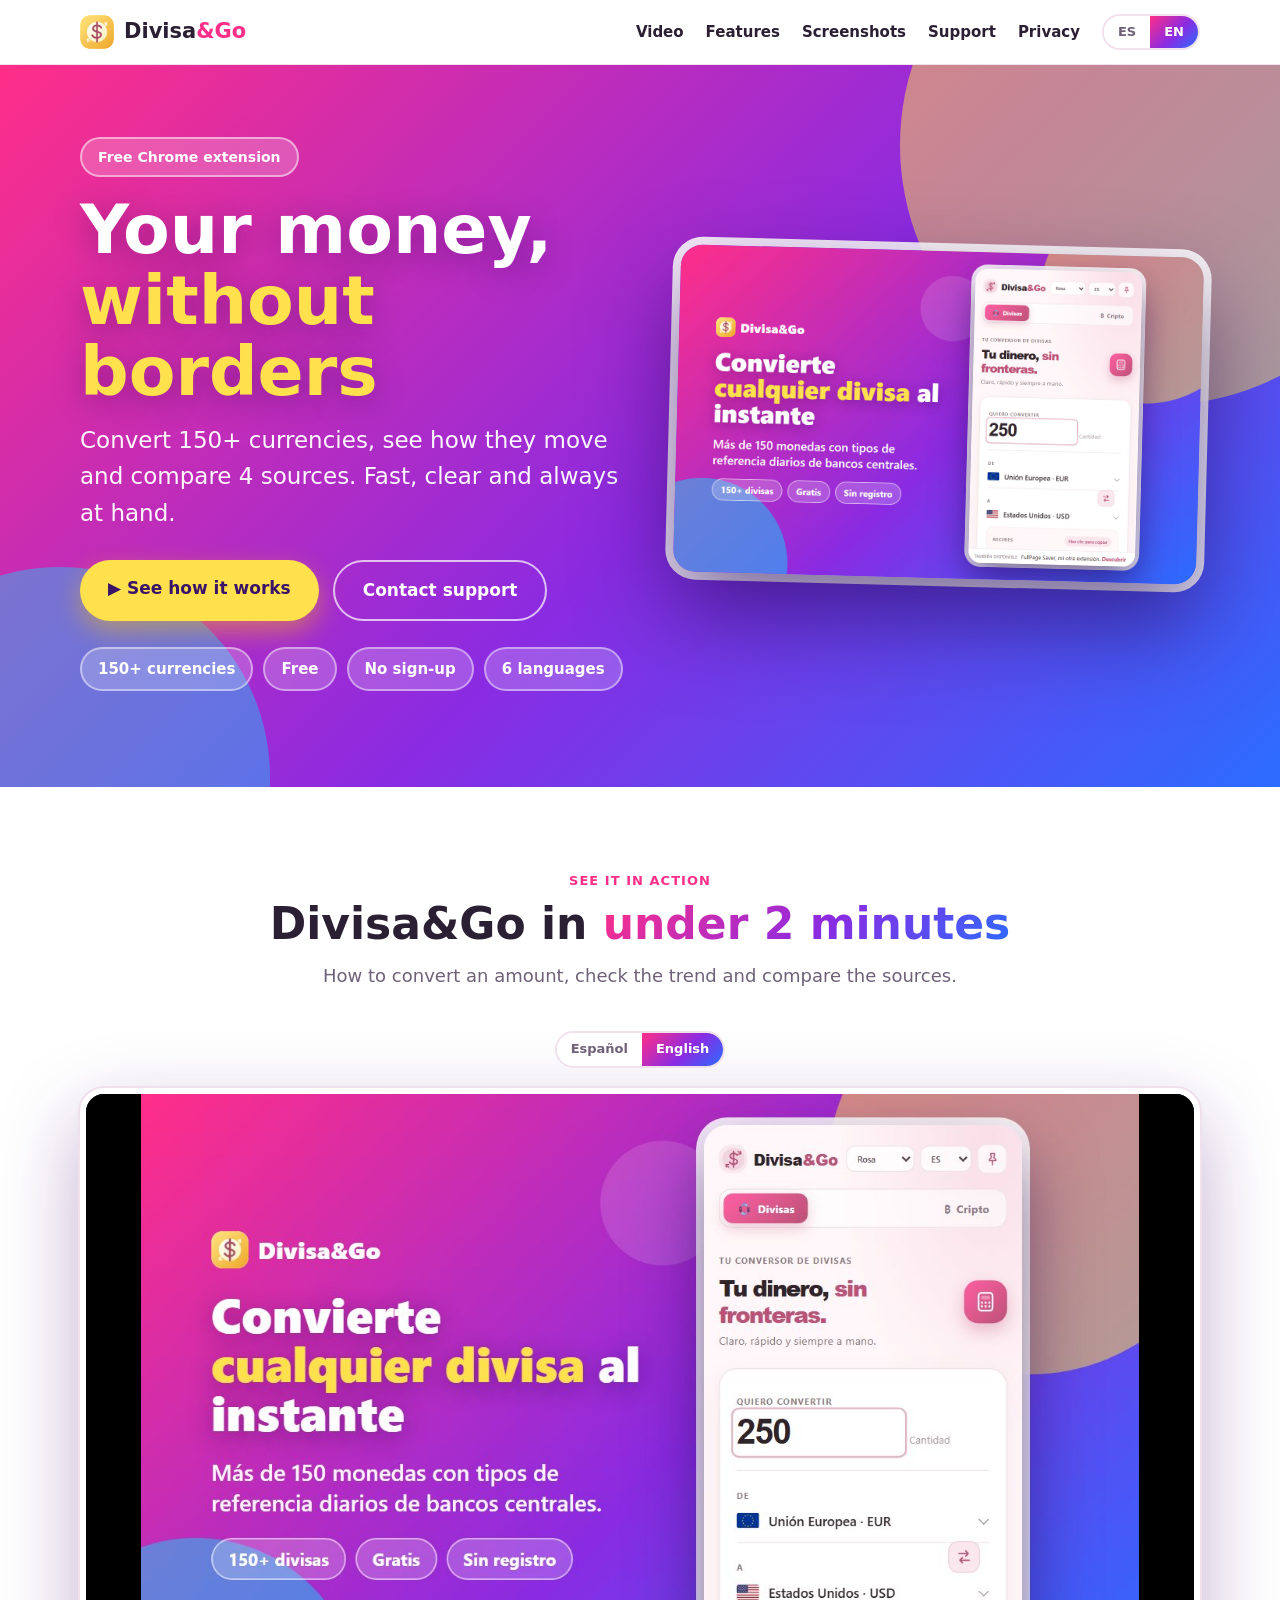
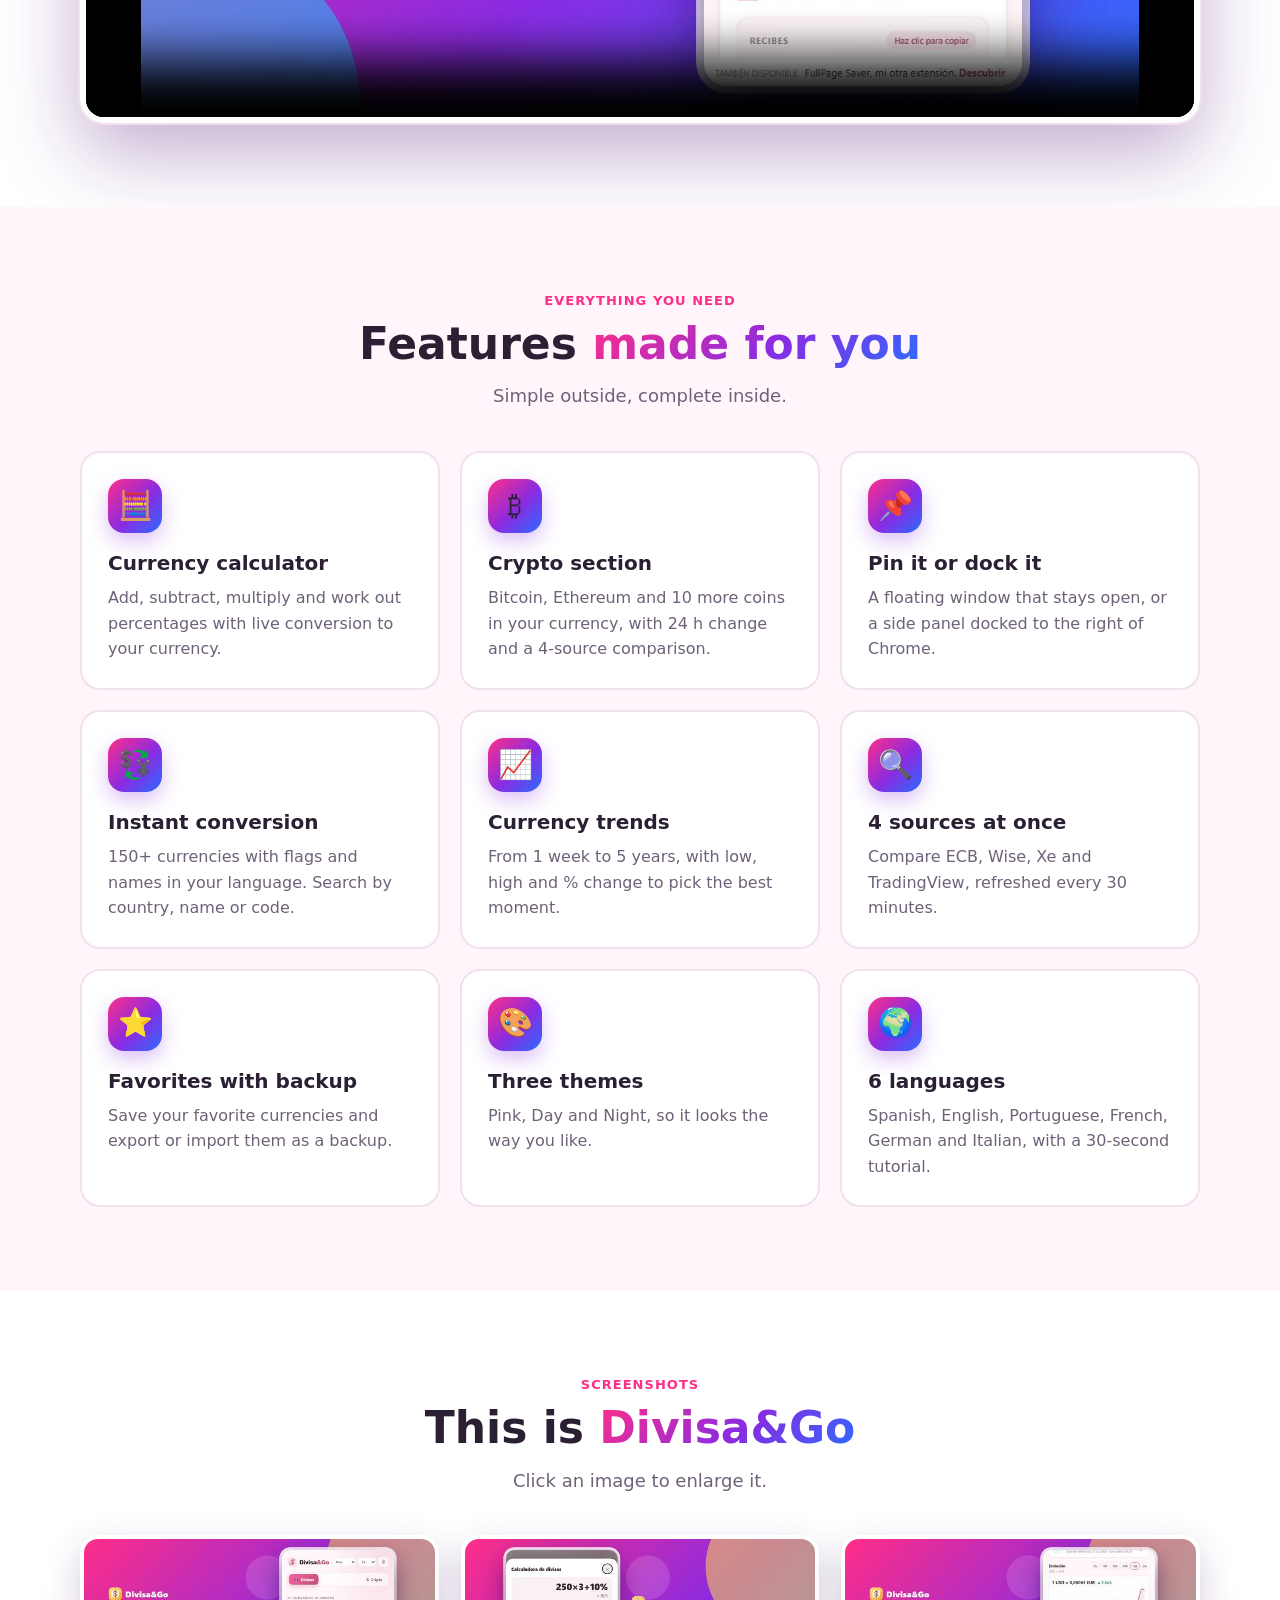
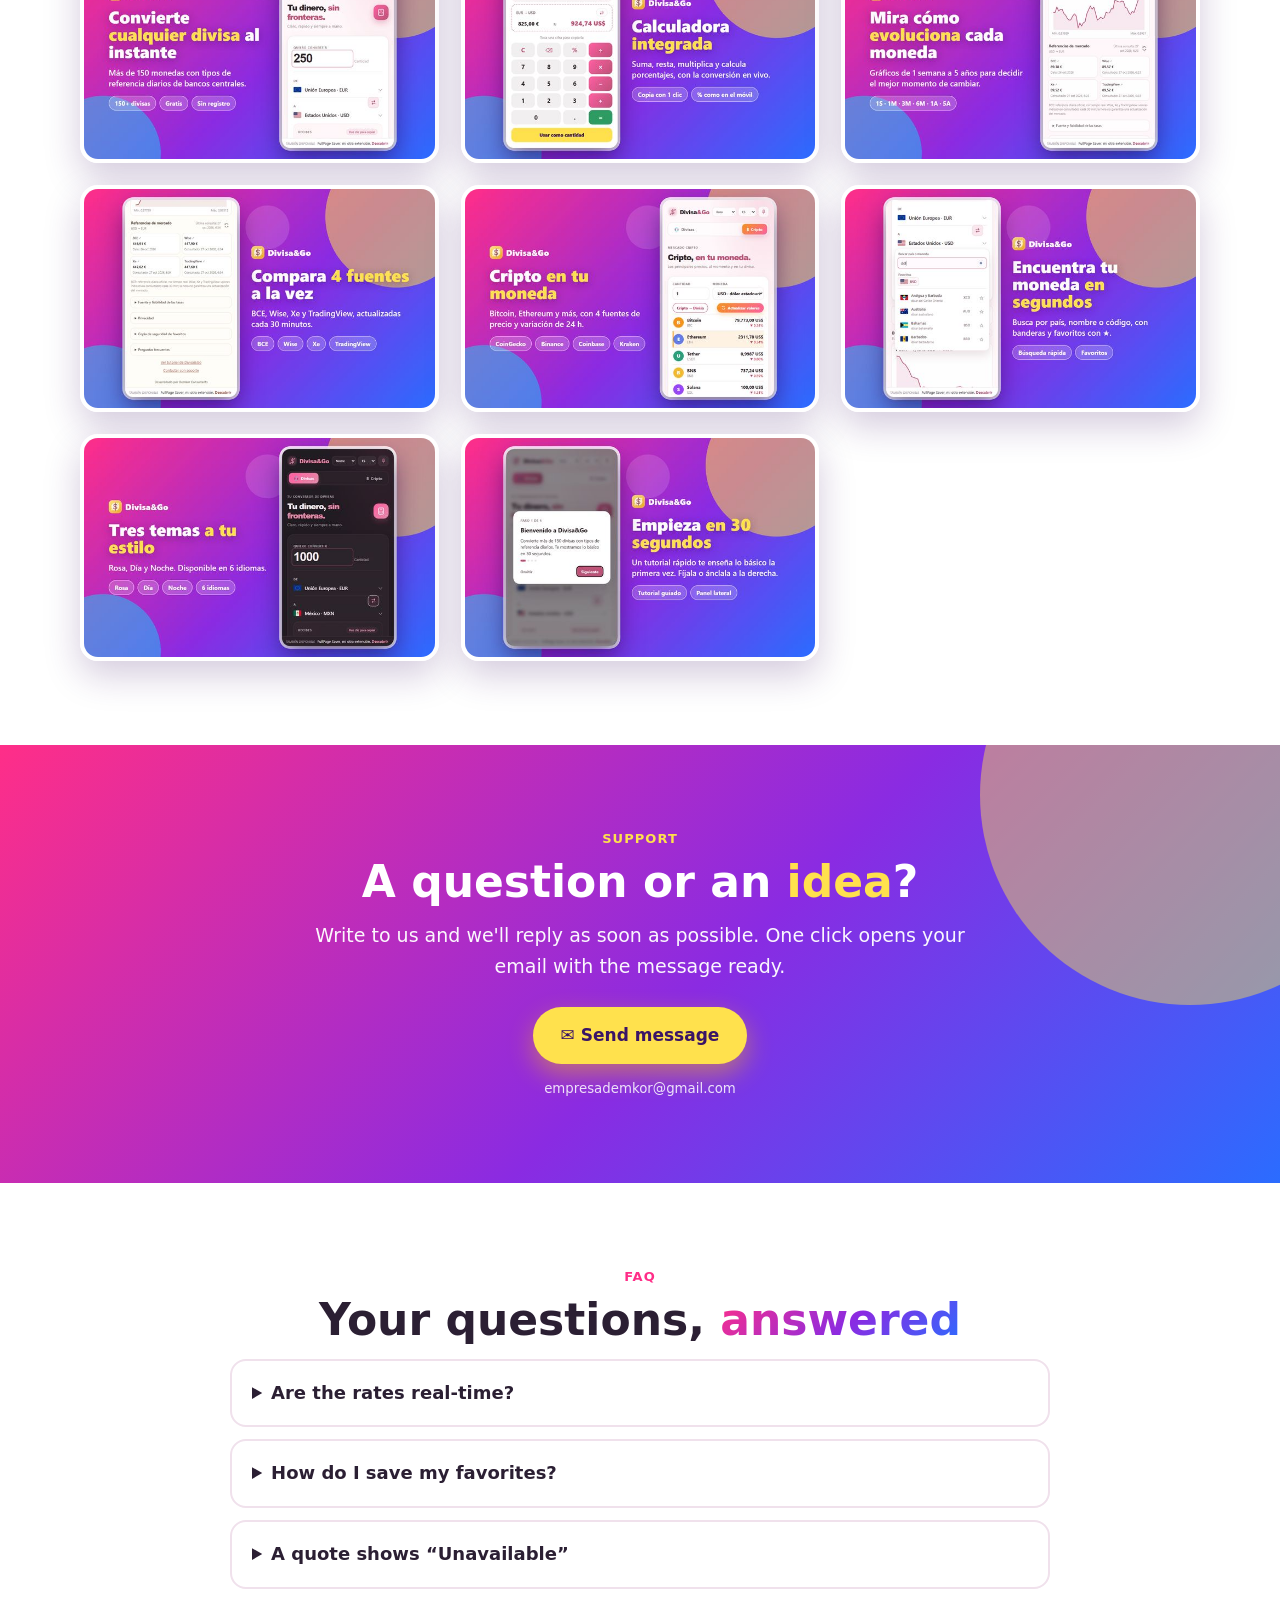
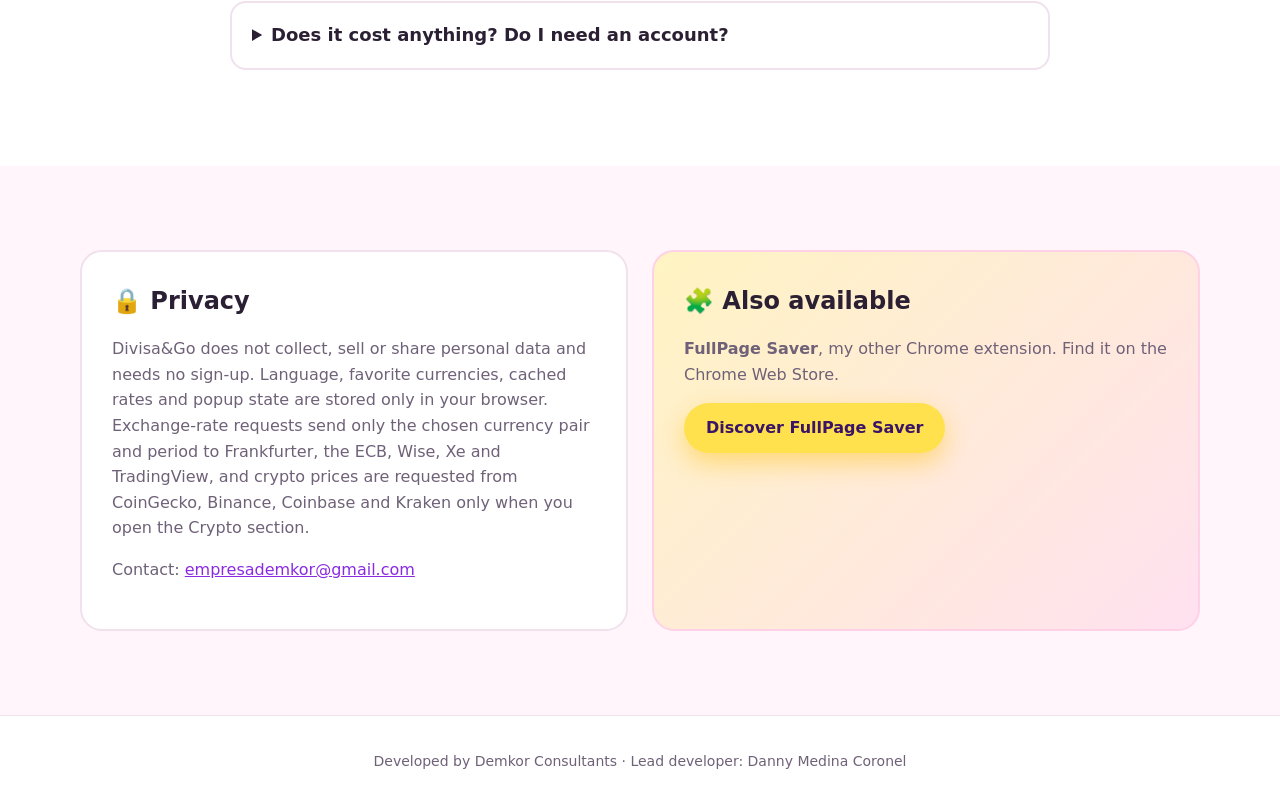
==== commit d0a38538: "Rebranding a Divisa&Go: nuevas capturas, vídeos y funciones" ====
--- a/index.html
+++ b/index.html
@@ -3,9 +3,9 @@
 <head>
 <meta charset="utf-8">
 <meta name="viewport" content="width=device-width, initial-scale=1">
-<title>DivisaGo · Conversor de divisas para Chrome</title>
-<meta name="description" content="DivisaGo convierte más de 150 divisas, muestra su evolución y compara 4 fuentes. Gratis y sin registro. Soporte y privacidad.">
-<meta property="og:title" content="DivisaGo · Conversor de divisas para Chrome">
+<title>Divisa&amp;Go · Conversor de divisas para Chrome</title>
+<meta name="description" content="Divisa&amp;Go convierte más de 150 divisas, muestra su evolución y compara 4 fuentes. Gratis y sin registro. Soporte y privacidad.">
+<meta property="og:title" content="Divisa&amp;Go · Conversor de divisas para Chrome">
 <meta property="og:description" content="Más de 150 divisas, gráficos de evolución y 4 fuentes para comparar. Gratis y sin registro.">
 <meta property="og:image" content="assets/shot-convertir.jpg">
 <link rel="icon" type="image/png" href="assets/favicon.png">
@@ -115,7 +115,7 @@
 
 <nav>
   <div class="wrap">
-    <a class="brand" href="#top"><img src="assets/icon.png" alt=""><span>Divisa<b>Go</b></span></a>
+    <a class="brand" href="#top"><img src="assets/icon.png" alt=""><span>Divisa<b>&amp;Go</b></span></a>
     <a class="link" href="#video"><span class="es">Vídeo</span><span class="en">Video</span></a>
     <a class="link" href="#funciones"><span class="es">Funciones</span><span class="en">Features</span></a>
     <a class="link" href="#capturas"><span class="es">Capturas</span><span class="en">Screenshots</span></a>
@@ -145,7 +145,7 @@
         <span>6 <span class="es">idiomas</span><span class="en">languages</span></span>
       </div>
     </div>
-    <img class="hero-shot" src="assets/shot-convertir.jpg" alt="DivisaGo" width="1280" height="800">
+    <img class="hero-shot" src="assets/shot-convertir.jpg" alt="Divisa&amp;Go" width="1280" height="800">
   </div>
 </header>
 
@@ -153,7 +153,7 @@
   <div class="wrap">
     <div class="center">
       <div class="kicker"><span class="es">Míralo en acción</span><span class="en">See it in action</span></div>
-      <h2><span class="es">DivisaGo en <em>un minuto</em></span><span class="en">DivisaGo in <em>one minute</em></span></h2>
+      <h2><span class="es">Divisa&amp;Go en <em>menos de 2 minutos</em></span><span class="en">Divisa&amp;Go in <em>under 2 minutes</em></span></h2>
       <p class="sub"><span class="es">Así se convierte una cantidad, se consulta la evolución y se comparan las fuentes.</span><span class="en">How to convert an amount, check the trend and compare the sources.</span></p>
     </div>
     <div class="vlang"><div class="lang" role="group" aria-label="Video language">
@@ -178,6 +178,7 @@
     <div class="grid">
       <div class="card"><div class="ico">🧮</div><h3><span class="es">Calculadora de divisas</span><span class="en">Currency calculator</span></h3><p><span class="es">Suma, resta, multiplica y calcula porcentajes con la conversión en vivo a tu moneda.</span><span class="en">Add, subtract, multiply and work out percentages with live conversion to your currency.</span></p></div>
       <div class="card"><div class="ico">₿</div><h3><span class="es">Sección Cripto</span><span class="en">Crypto section</span></h3><p><span class="es">Bitcoin, Ethereum y otras 10 monedas en tu divisa, con variación de 24 h y comparación entre 4 fuentes.</span><span class="en">Bitcoin, Ethereum and 10 more coins in your currency, with 24 h change and a 4-source comparison.</span></p></div>
+      <div class="card"><div class="ico">📌</div><h3><span class="es">Fíjala o ánclala</span><span class="en">Pin it or dock it</span></h3><p><span class="es">Ventana flotante que se queda abierta, o panel lateral anclado a la derecha de Chrome.</span><span class="en">A floating window that stays open, or a side panel docked to the right of Chrome.</span></p></div>
       <div class="card"><div class="ico">💱</div><h3><span class="es">Conversión al instante</span><span class="en">Instant conversion</span></h3><p><span class="es">Más de 150 monedas con banderas y nombres en tu idioma. Busca por país, nombre o código.</span><span class="en">150+ currencies with flags and names in your language. Search by country, name or code.</span></p></div>
       <div class="card"><div class="ico">📈</div><h3><span class="es">Evolución de la moneda</span><span class="en">Currency trends</span></h3><p><span class="es">De 1 semana a 5 años, con mínimo, máximo y % de cambio para elegir el mejor momento.</span><span class="en">From 1 week to 5 years, with low, high and % change to pick the best moment.</span></p></div>
       <div class="card"><div class="ico">🔍</div><h3><span class="es">4 fuentes a la vez</span><span class="en">4 sources at once</span></h3><p><span class="es">Compara BCE, Wise, Xe y TradingView, actualizadas cada 30 minutos.</span><span class="en">Compare ECB, Wise, Xe and TradingView, refreshed every 30 minutes.</span></p></div>
@@ -192,13 +193,15 @@
   <div class="wrap">
     <div class="center">
       <div class="kicker"><span class="es">Capturas</span><span class="en">Screenshots</span></div>
-      <h2><span class="es">Así se <em>ve DivisaGo</em></span><span class="en">This is <em>DivisaGo</em></span></h2>
+      <h2><span class="es">Así se <em>ve Divisa&amp;Go</em></span><span class="en">This is <em>Divisa&amp;Go</em></span></h2>
       <p class="sub"><span class="es">Pulsa una imagen para verla en grande.</span><span class="en">Click an image to enlarge it.</span></p>
     </div>
     <div class="gallery">
       <button type="button" data-full="assets/shot-convertir.jpg"><img loading="lazy" src="assets/thumb-convertir.jpg" alt="Conversión / Conversion"></button>
+      <button type="button" data-full="assets/shot-calculadora.jpg"><img loading="lazy" src="assets/thumb-calculadora.jpg" alt="Calculadora / Calculator"></button>
       <button type="button" data-full="assets/shot-evolucion.jpg"><img loading="lazy" src="assets/thumb-evolucion.jpg" alt="Evolución / Trends"></button>
       <button type="button" data-full="assets/shot-comparar.jpg"><img loading="lazy" src="assets/thumb-comparar.jpg" alt="4 fuentes / 4 sources"></button>
+      <button type="button" data-full="assets/shot-cripto.jpg"><img loading="lazy" src="assets/thumb-cripto.jpg" alt="Cripto / Crypto"></button>
       <button type="button" data-full="assets/shot-buscar.jpg"><img loading="lazy" src="assets/thumb-buscar.jpg" alt="Búsqueda / Search"></button>
       <button type="button" data-full="assets/shot-temas.jpg"><img loading="lazy" src="assets/thumb-temas.jpg" alt="Temas / Themes"></button>
       <button type="button" data-full="assets/shot-tutorial.jpg"><img loading="lazy" src="assets/thumb-tutorial.jpg" alt="Tutorial"></button>
@@ -211,7 +214,7 @@
     <div class="kicker" style="color:#ffe14d"><span class="es">Soporte</span><span class="en">Support</span></div>
     <h2><span class="es">¿Una duda o una <em style="-webkit-text-fill-color:#ffe14d;color:#ffe14d">idea</em>?</span><span class="en">A question or an <em style="-webkit-text-fill-color:#ffe14d;color:#ffe14d">idea</em>?</span></h2>
     <p><span class="es">Escríbenos y te respondemos lo antes posible. Un clic y se abre tu correo con el mensaje preparado.</span><span class="en">Write to us and we'll reply as soon as possible. One click opens your email with the message ready.</span></p>
-    <a class="btn primary" href="mailto:empresademkor@gmail.com?subject=Soporte%20DivisaGo&amp;body=Hola%2C%0A%0AMi%20consulta%3A%0A%0A%0A---%0AVersi%C3%B3n%20de%20DivisaGo%3A%0AIdioma%3A%0A">✉️ <span class="es">Enviar mensaje</span><span class="en">Send message</span></a>
+    <a class="btn primary" href="mailto:empresademkor@gmail.com?subject=Soporte%20Divisa%26Go&amp;body=Hola%2C%0A%0AMi%20consulta%3A%0A%0A%0A---%0AVersi%C3%B3n%20de%20Divisa&amp;Go%3A%0AIdioma%3A%0A">✉️ <span class="es">Enviar mensaje</span><span class="en">Send message</span></a>
     <small>empresademkor@gmail.com</small>
   </div>
 </section>
@@ -234,7 +237,7 @@
     <div class="two">
       <div class="panel">
         <h3>🔒 <span class="es">Privacidad</span><span class="en">Privacy</span></h3>
-        <p><span class="es">DivisaGo no recopila, vende ni comparte datos personales y no requiere registro. El idioma, las monedas favoritas, las tasas en caché y el estado de la ventana se guardan solo en tu navegador. Las consultas de tipos de cambio envían únicamente el par de monedas y el periodo elegidos a Frankfurter, el BCE, Wise, Xe y TradingView, y los precios cripto se piden a CoinGecko, Binance, Coinbase y Kraken solo cuando abres la sección Cripto.</span><span class="en">DivisaGo does not collect, sell or share personal data and needs no sign-up. Language, favorite currencies, cached rates and popup state are stored only in your browser. Exchange-rate requests send only the chosen currency pair and period to Frankfurter, the ECB, Wise, Xe and TradingView, and crypto prices are requested from CoinGecko, Binance, Coinbase and Kraken only when you open the Crypto section.</span></p>
+        <p><span class="es">Divisa&amp;Go no recopila, vende ni comparte datos personales y no requiere registro. El idioma, las monedas favoritas, las tasas en caché y el estado de la ventana se guardan solo en tu navegador. Las consultas de tipos de cambio envían únicamente el par de monedas y el periodo elegidos a Frankfurter, el BCE, Wise, Xe y TradingView, y los precios cripto se piden a CoinGecko, Binance, Coinbase y Kraken solo cuando abres la sección Cripto.</span><span class="en">Divisa&amp;Go does not collect, sell or share personal data and needs no sign-up. Language, favorite currencies, cached rates and popup state are stored only in your browser. Exchange-rate requests send only the chosen currency pair and period to Frankfurter, the ECB, Wise, Xe and TradingView, and crypto prices are requested from CoinGecko, Binance, Coinbase and Kraken only when you open the Crypto section.</span></p>
         <p><span class="es">Contacto:</span><span class="en">Contact:</span> <a href="mailto:empresademkor@gmail.com">empresademkor@gmail.com</a></p>
       </div>
       <div class="panel more">
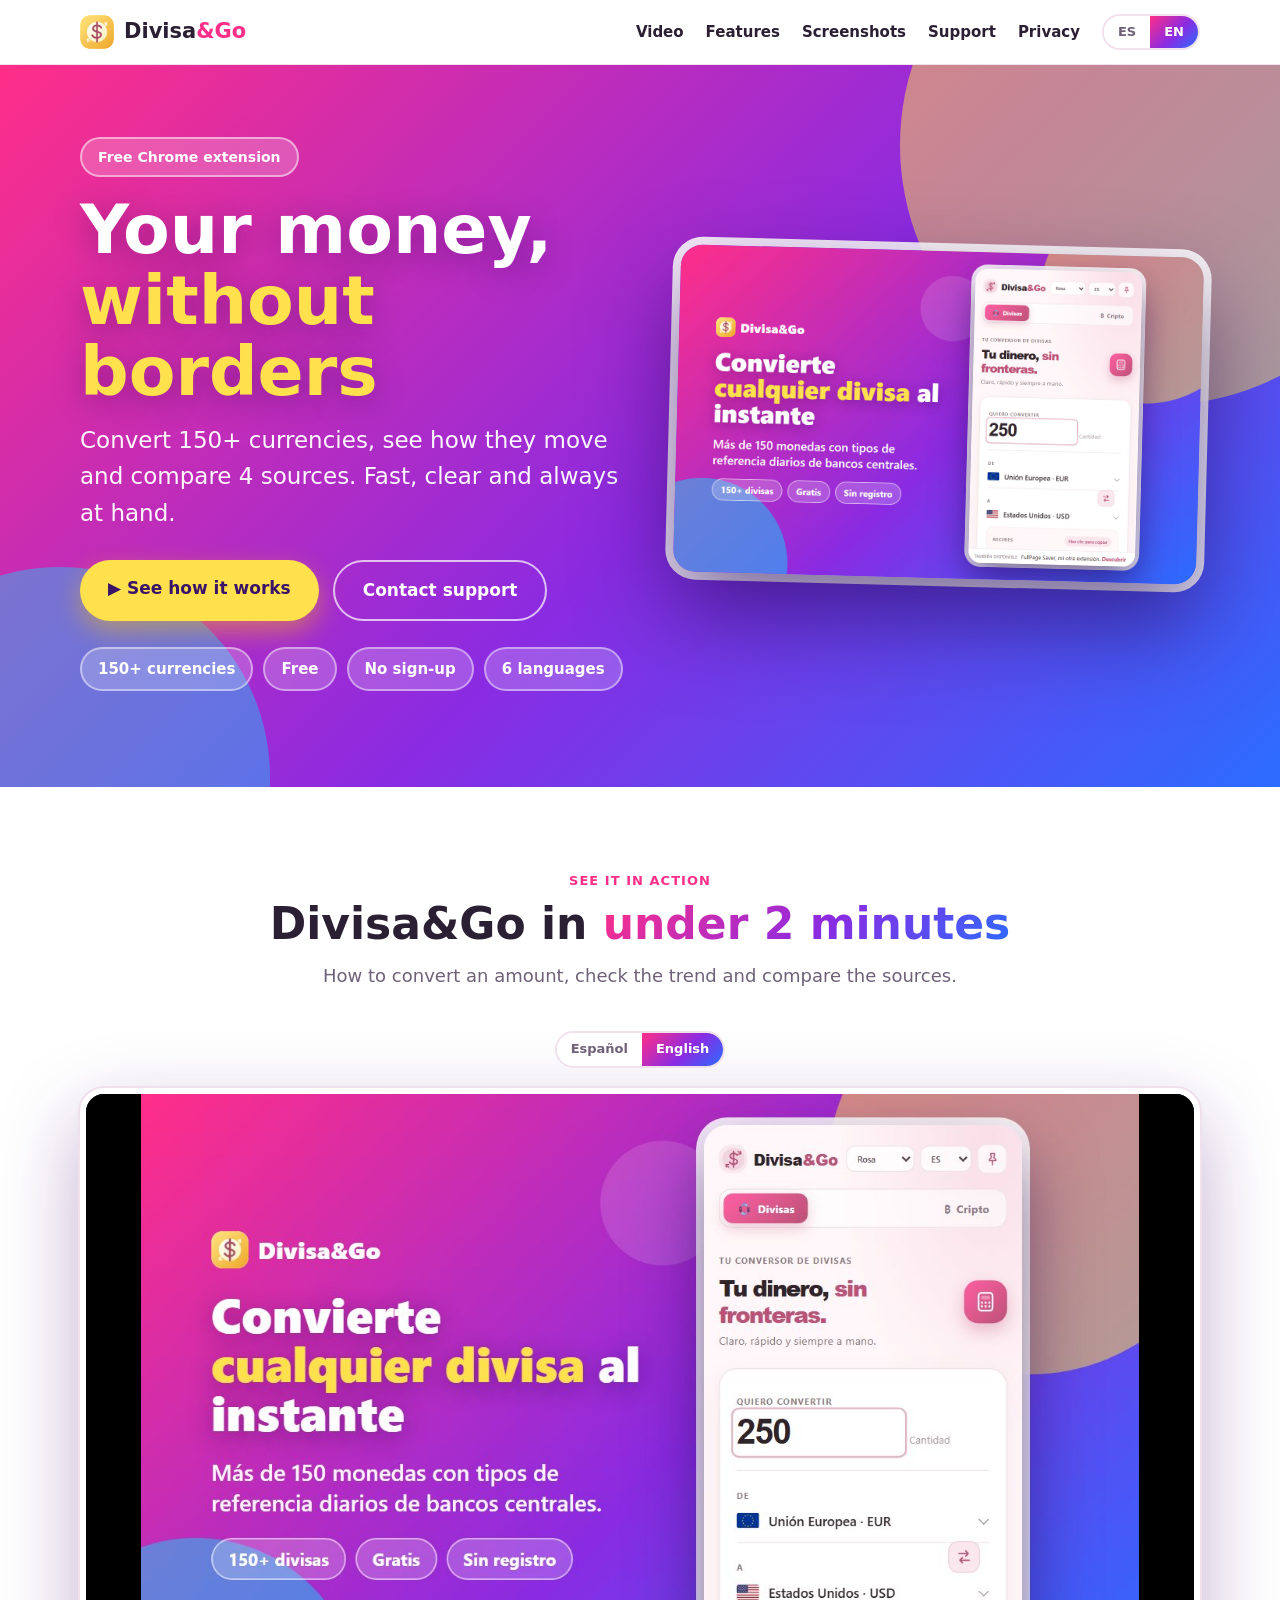
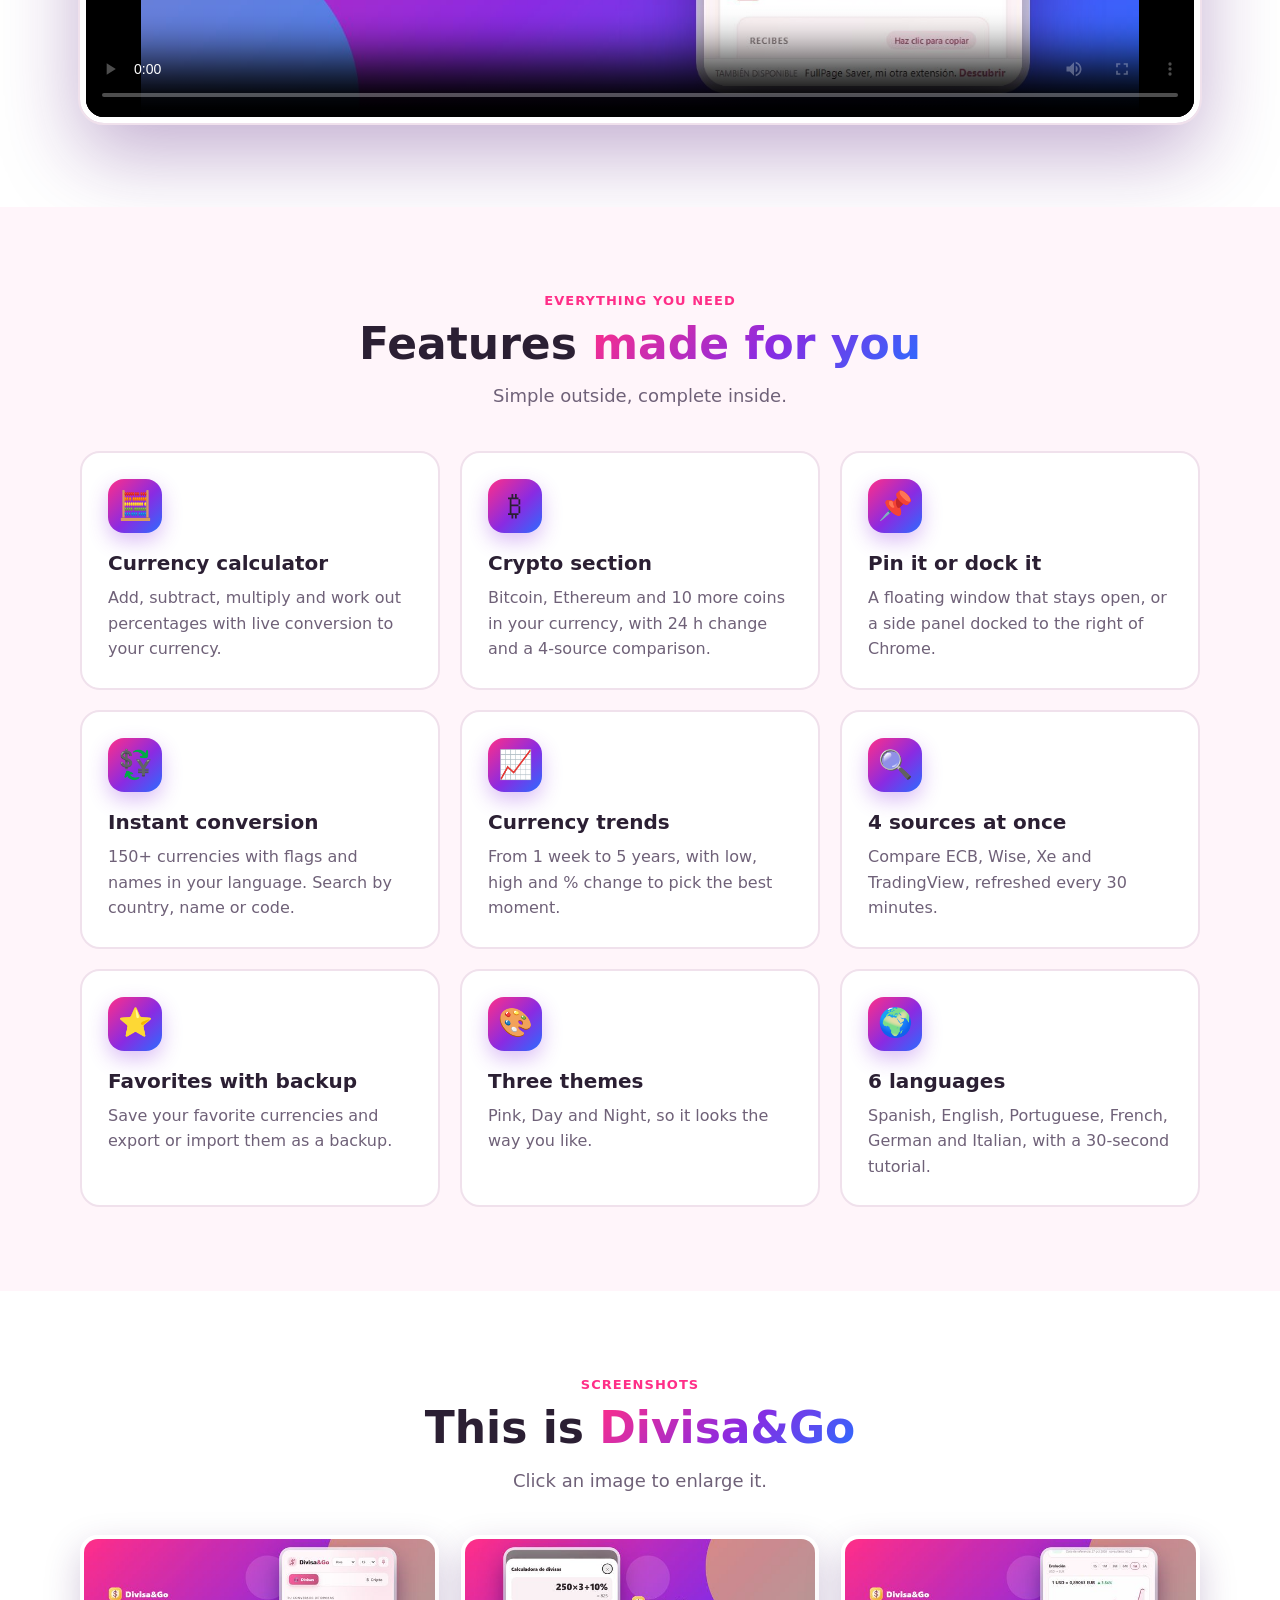
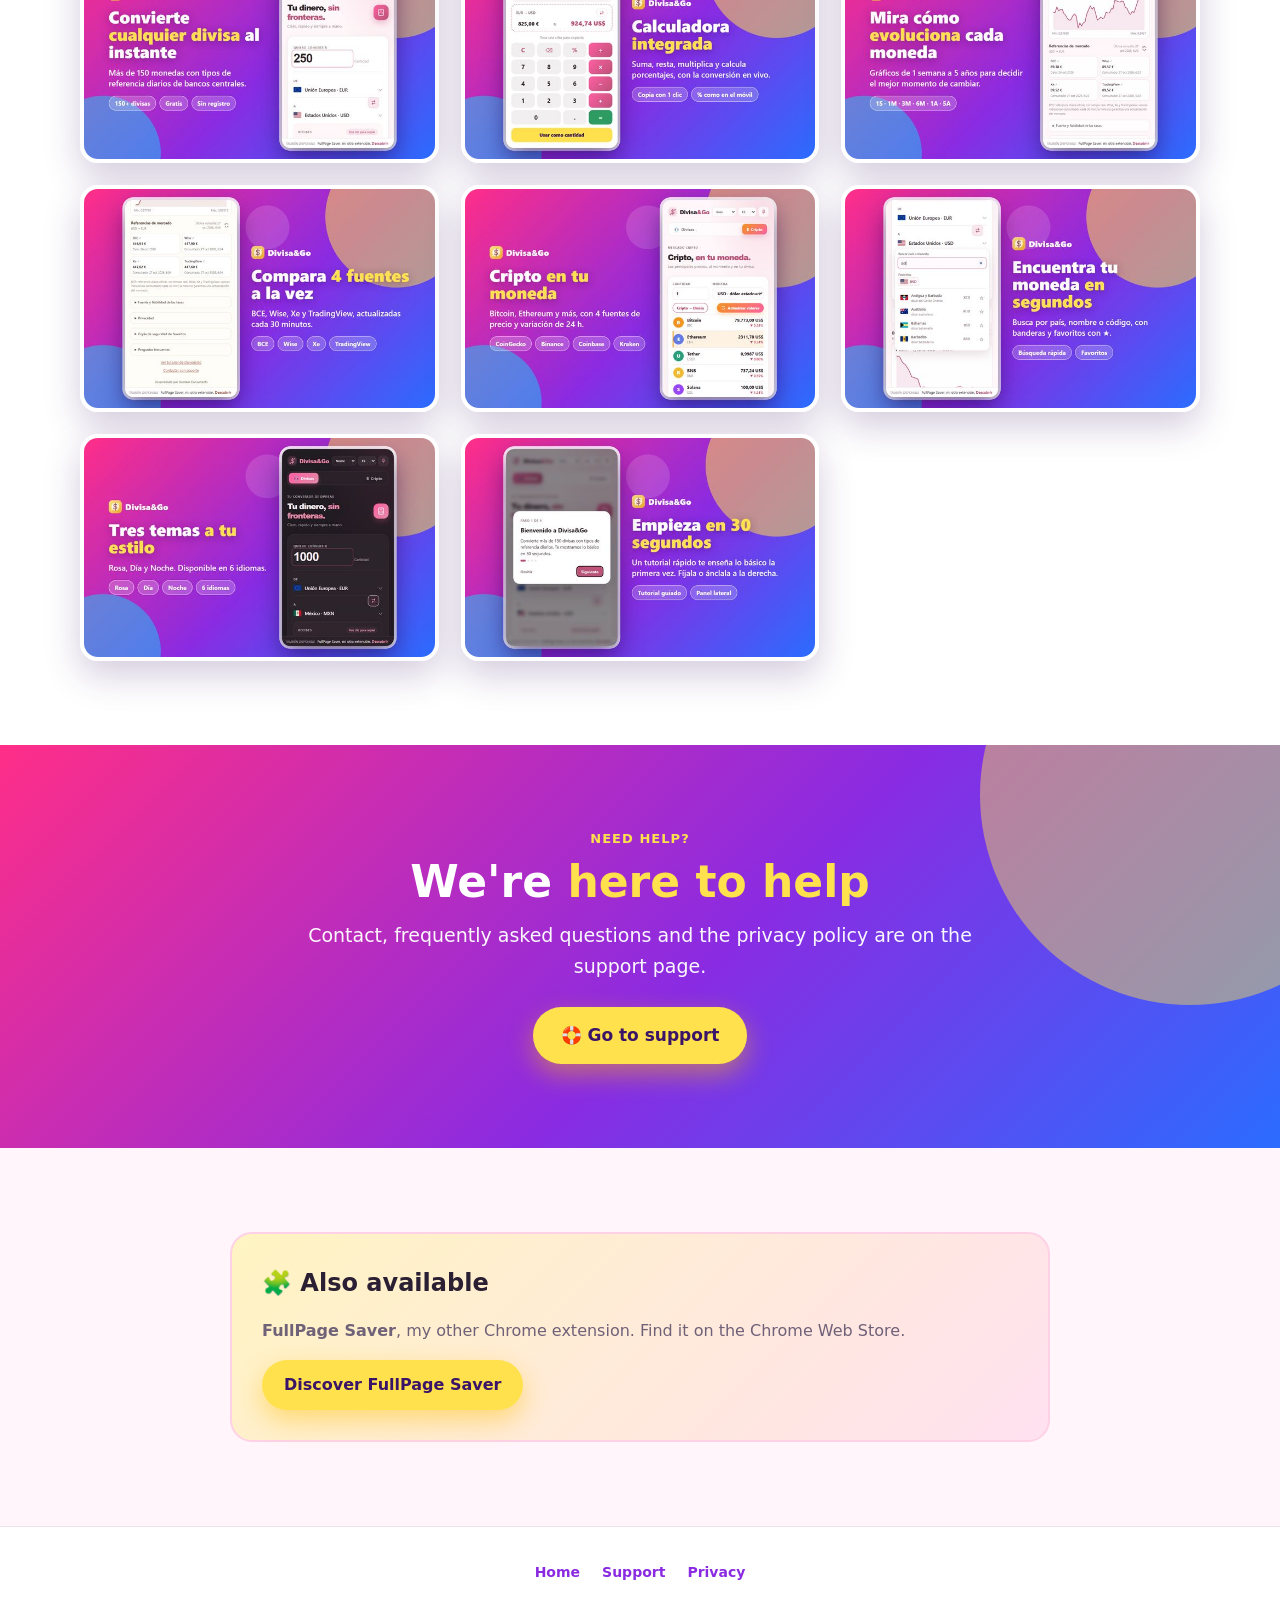
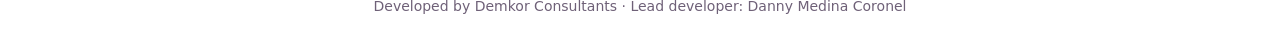
==== commit ebb2c30c: "Web: separa la presentación (inicio) y la página de soporte con FAQ y privacidad" ====
--- a/index.html
+++ b/index.html
@@ -109,6 +109,10 @@
 .panel p { color: var(--muted); }
 .more { background: linear-gradient(135deg, #fff4c2, #ffe1f0); border-color: #ffd1e6; }
 footer { padding: 34px 0; text-align: center; color: var(--muted); font-size: 14px; border-top: 1px solid var(--line); }
+.foot-links { display: flex; justify-content: center; gap: 22px; margin-bottom: 12px; font-weight: 700; }
+.foot-links a { color: var(--violet); text-decoration: none; }
+.foot-links a:hover { text-decoration: underline; }
+.page-hero { padding: 64px 0 72px; }
 </style>
 </head>
 <body>
@@ -119,8 +123,8 @@
     <a class="link" href="#video"><span class="es">Vídeo</span><span class="en">Video</span></a>
     <a class="link" href="#funciones"><span class="es">Funciones</span><span class="en">Features</span></a>
     <a class="link" href="#capturas"><span class="es">Capturas</span><span class="en">Screenshots</span></a>
-    <a class="link" href="#soporte"><span class="es">Soporte</span><span class="en">Support</span></a>
-    <a class="link" href="#privacidad"><span class="es">Privacidad</span><span class="en">Privacy</span></a>
+    <a class="link" href="soporte.html"><span class="es">Soporte</span><span class="en">Support</span></a>
+    <a class="link" href="soporte.html#privacidad"><span class="es">Privacidad</span><span class="en">Privacy</span></a>
     <div class="lang" role="group" aria-label="Language">
       <button type="button" data-lang="es" aria-pressed="true">ES</button>
       <button type="button" data-lang="en" aria-pressed="false">EN</button>
@@ -136,7 +140,7 @@
       <p class="lead"><span class="es">Convierte más de 150 divisas, mira cómo evolucionan y compara 4 fuentes. Rápido, claro y siempre a mano.</span><span class="en">Convert 150+ currencies, see how they move and compare 4 sources. Fast, clear and always at hand.</span></p>
       <div class="btns">
         <a class="btn primary" href="#video"><span class="es">▶ Ver cómo funciona</span><span class="en">▶ See how it works</span></a>
-        <a class="btn ghost" href="#soporte"><span class="es">Contactar con soporte</span><span class="en">Contact support</span></a>
+        <a class="btn ghost" href="soporte.html"><span class="es">Contactar con soporte</span><span class="en">Contact support</span></a>
       </div>
       <div class="chips">
         <span>150+ <span class="es">divisas</span><span class="en">currencies</span></span>
@@ -209,47 +213,31 @@
   </div>
 </section>
 
-<section class="support" id="soporte">
-  <div class="wrap">
-    <div class="kicker" style="color:#ffe14d"><span class="es">Soporte</span><span class="en">Support</span></div>
-    <h2><span class="es">¿Una duda o una <em style="-webkit-text-fill-color:#ffe14d;color:#ffe14d">idea</em>?</span><span class="en">A question or an <em style="-webkit-text-fill-color:#ffe14d;color:#ffe14d">idea</em>?</span></h2>
-    <p><span class="es">Escríbenos y te respondemos lo antes posible. Un clic y se abre tu correo con el mensaje preparado.</span><span class="en">Write to us and we'll reply as soon as possible. One click opens your email with the message ready.</span></p>
-    <a class="btn primary" href="mailto:empresademkor@gmail.com?subject=Soporte%20Divisa%26Go&amp;body=Hola%2C%0A%0AMi%20consulta%3A%0A%0A%0A---%0AVersi%C3%B3n%20de%20Divisa&amp;Go%3A%0AIdioma%3A%0A">✉️ <span class="es">Enviar mensaje</span><span class="en">Send message</span></a>
-    <small>empresademkor@gmail.com</small>
-  </div>
-</section>
-
-<section id="faq">
+<section class="support" id="ayuda">
+  <div class="wrap">
+    <div class="kicker" style="color:#ffe14d"><span class="es">¿Necesitas ayuda?</span><span class="en">Need help?</span></div>
+    <h2><span class="es">Estamos <em style="-webkit-text-fill-color:#ffe14d;color:#ffe14d">para ayudarte</em></span><span class="en">We're <em style="-webkit-text-fill-color:#ffe14d;color:#ffe14d">here to help</em></span></h2>
+    <p><span class="es">Contacto, preguntas frecuentes y política de privacidad en la página de soporte.</span><span class="en">Contact, frequently asked questions and the privacy policy are on the support page.</span></p>
+    <a class="btn primary" href="soporte.html">🛟 <span class="es">Ir a soporte</span><span class="en">Go to support</span></a>
+  </div>
+</section>
+
+<section class="alt" id="mas">
   <div class="wrap" style="max-width:820px">
-    <div class="center">
-      <div class="kicker"><span class="es">Preguntas frecuentes</span><span class="en">FAQ</span></div>
-      <h2><span class="es">Resolvemos tus <em>dudas</em></span><span class="en">Your questions, <em>answered</em></span></h2>
-    </div>
-    <details><summary><span class="es">¿Las tasas son en tiempo real?</span><span class="en">Are the rates real-time?</span></summary><p><span class="es">No. Los tipos de referencia son diarios (bancos centrales vía Frankfurter y BCE). Wise, Xe y TradingView son valores indicativos que se actualizan cada 30 minutos. No son una oferta de cambio.</span><span class="en">No. Reference rates are daily (central banks via Frankfurter and the ECB). Wise, Xe and TradingView are indicative values refreshed every 30 minutes. They are not an exchange offer.</span></p></details>
-    <details><summary><span class="es">¿Cómo guardo mis favoritos?</span><span class="en">How do I save my favorites?</span></summary><p><span class="es">Pulsa la estrella junto a una moneda. En «Copia de seguridad de favoritos» puedes exportarlos a un archivo e importarlos arrastrándolo o pegando su contenido.</span><span class="en">Click the star next to a currency. Under “Favorites backup” you can export them to a file and import them by dragging it in or pasting its contents.</span></p></details>
-    <details><summary><span class="es">Una cotización aparece como «No disponible»</span><span class="en">A quote shows “Unavailable”</span></summary><p><span class="es">La fuente puede estar caída temporalmente. Pulsa el botón de actualizar o inténtalo más tarde; las demás fuentes siguen funcionando.</span><span class="en">The source may be temporarily down. Press the refresh button or try again later; the other sources keep working.</span></p></details>
-    <details><summary><span class="es">¿Cuesta algo? ¿Necesito una cuenta?</span><span class="en">Does it cost anything? Do I need an account?</span></summary><p><span class="es">Es gratis y no necesitas registrarte ni crear ninguna cuenta.</span><span class="en">It's free and you don't need to sign up or create any account.</span></p></details>
-  </div>
-</section>
-
-<section class="alt" id="privacidad">
-  <div class="wrap">
-    <div class="two">
-      <div class="panel">
-        <h3>🔒 <span class="es">Privacidad</span><span class="en">Privacy</span></h3>
-        <p><span class="es">Divisa&amp;Go no recopila, vende ni comparte datos personales y no requiere registro. El idioma, las monedas favoritas, las tasas en caché y el estado de la ventana se guardan solo en tu navegador. Las consultas de tipos de cambio envían únicamente el par de monedas y el periodo elegidos a Frankfurter, el BCE, Wise, Xe y TradingView, y los precios cripto se piden a CoinGecko, Binance, Coinbase y Kraken solo cuando abres la sección Cripto.</span><span class="en">Divisa&amp;Go does not collect, sell or share personal data and needs no sign-up. Language, favorite currencies, cached rates and popup state are stored only in your browser. Exchange-rate requests send only the chosen currency pair and period to Frankfurter, the ECB, Wise, Xe and TradingView, and crypto prices are requested from CoinGecko, Binance, Coinbase and Kraken only when you open the Crypto section.</span></p>
-        <p><span class="es">Contacto:</span><span class="en">Contact:</span> <a href="mailto:empresademkor@gmail.com">empresademkor@gmail.com</a></p>
-      </div>
-      <div class="panel more">
+    <div class="panel more">
         <h3>🧩 <span class="es">También disponible</span><span class="en">Also available</span></h3>
         <p><span class="es"><b>FullPage Saver</b>, mi otra extensión para Chrome. Descúbrela en la Chrome Web Store.</span><span class="en"><b>FullPage Saver</b>, my other Chrome extension. Find it on the Chrome Web Store.</span></p>
         <a class="btn primary" style="padding:12px 22px;font-size:16px" href="https://chromewebstore.google.com/detail/igjphghlkmidddmnmlmdnhnepehpoena" target="_blank" rel="noopener"><span class="es">Descubrir FullPage Saver</span><span class="en">Discover FullPage Saver</span></a>
       </div>
-    </div>
   </div>
 </section>
 
 <footer>
+  <div class="foot-links">
+    <a href="index.html"><span class="es">Inicio</span><span class="en">Home</span></a>
+    <a href="soporte.html"><span class="es">Soporte</span><span class="en">Support</span></a>
+    <a href="soporte.html#privacidad"><span class="es">Privacidad</span><span class="en">Privacy</span></a>
+  </div>
   <span class="es">Desarrollado por Demkor Consultants · Desarrollador principal: Danny Medina Coronel</span>
   <span class="en">Developed by Demkor Consultants · Lead developer: Danny Medina Coronel</span>
 </footer>
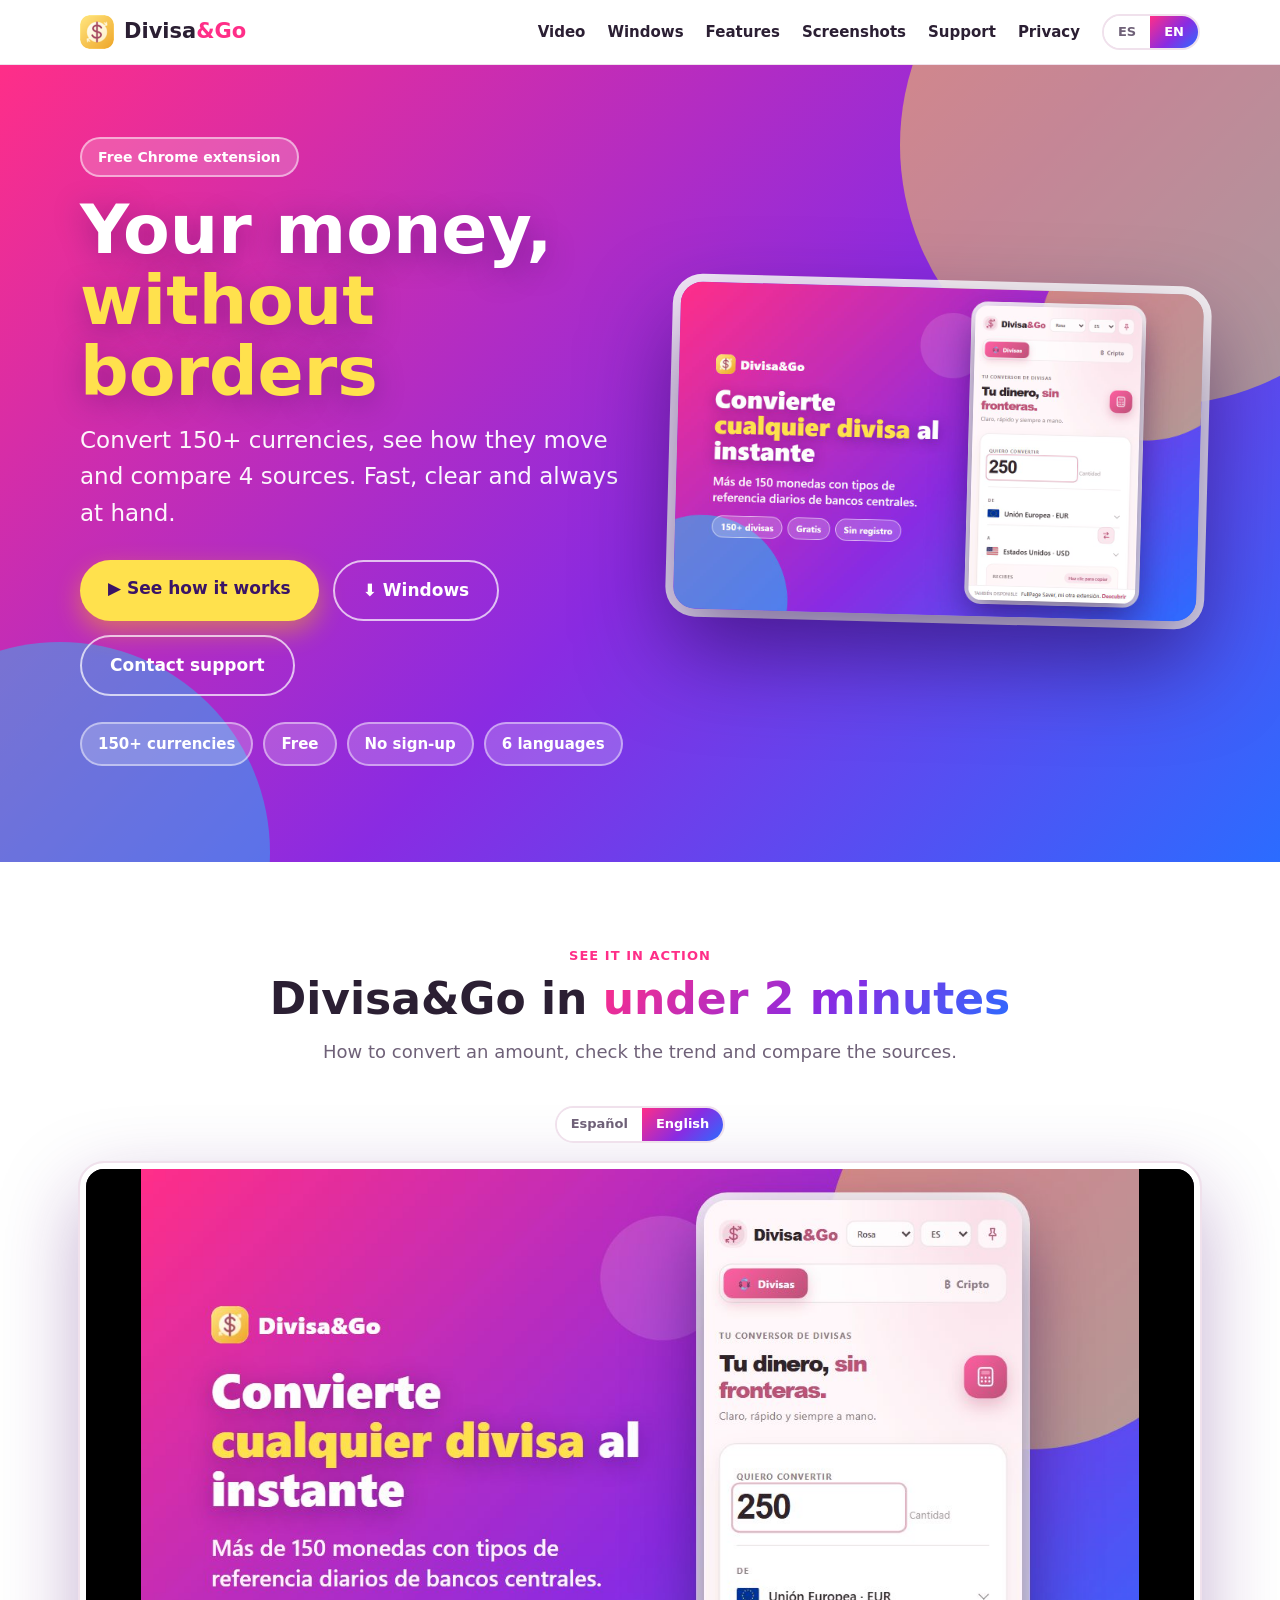
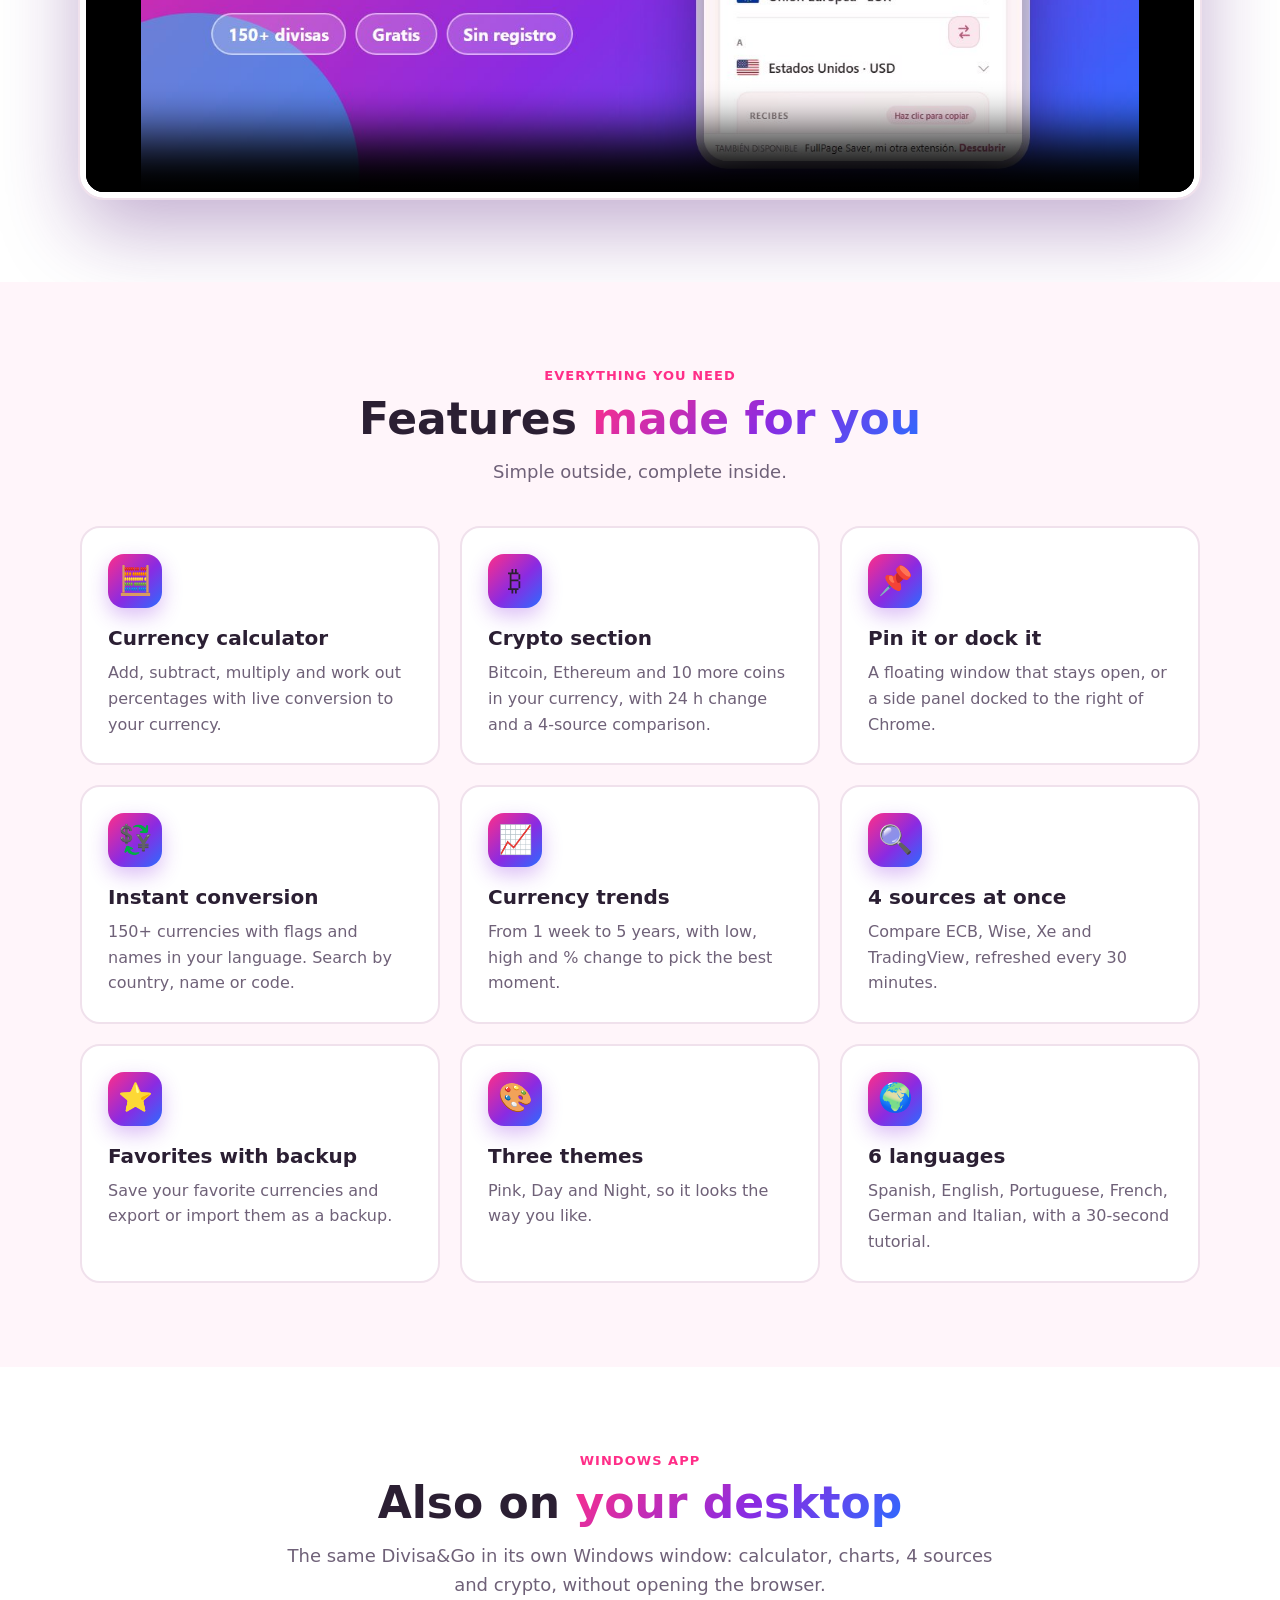
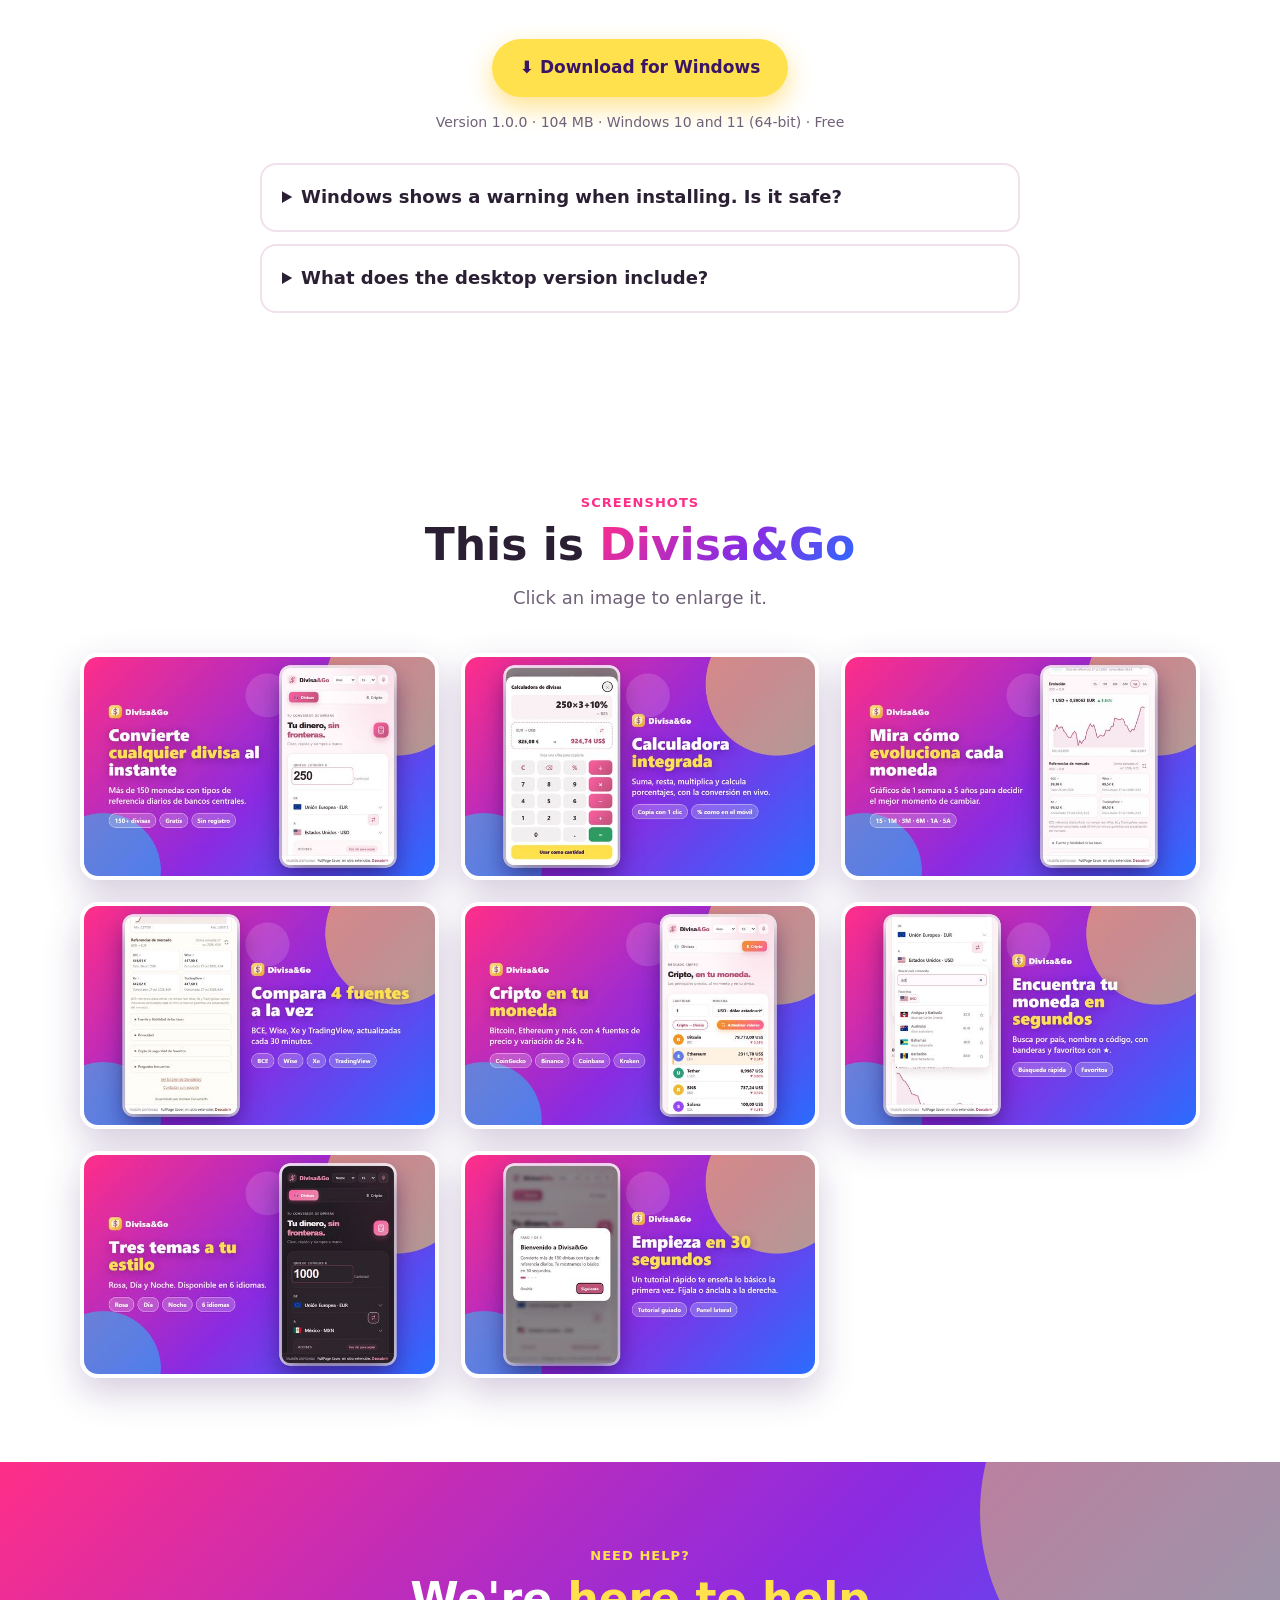
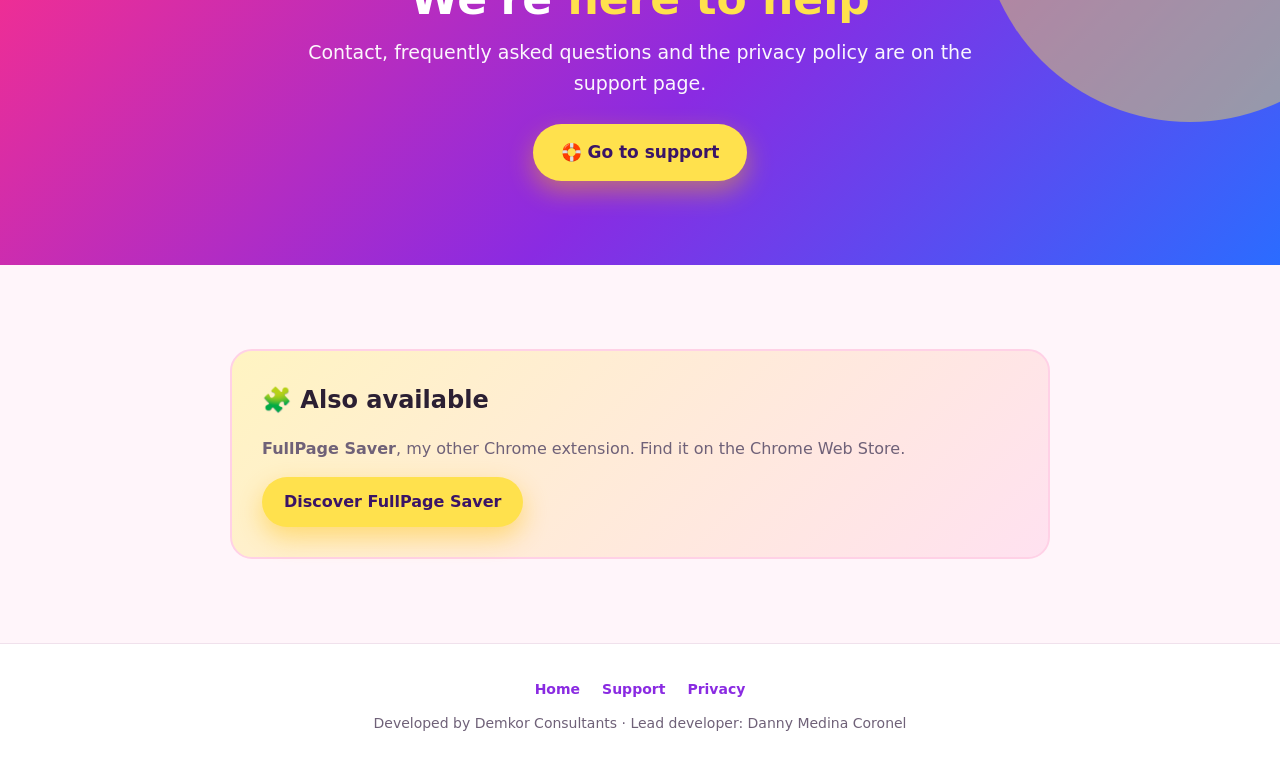
==== commit 9c8208d7: "Añade la app de escritorio para Windows (instalador 1.0.0) y su sección en la web" ====
--- a/index.html
+++ b/index.html
@@ -121,6 +121,7 @@
   <div class="wrap">
     <a class="brand" href="#top"><img src="assets/icon.png" alt=""><span>Divisa<b>&amp;Go</b></span></a>
     <a class="link" href="#video"><span class="es">Vídeo</span><span class="en">Video</span></a>
+    <a class="link" href="#descargar"><span class="es">Windows</span><span class="en">Windows</span></a>
     <a class="link" href="#funciones"><span class="es">Funciones</span><span class="en">Features</span></a>
     <a class="link" href="#capturas"><span class="es">Capturas</span><span class="en">Screenshots</span></a>
     <a class="link" href="soporte.html"><span class="es">Soporte</span><span class="en">Support</span></a>
@@ -140,6 +141,7 @@
       <p class="lead"><span class="es">Convierte más de 150 divisas, mira cómo evolucionan y compara 4 fuentes. Rápido, claro y siempre a mano.</span><span class="en">Convert 150+ currencies, see how they move and compare 4 sources. Fast, clear and always at hand.</span></p>
       <div class="btns">
         <a class="btn primary" href="#video"><span class="es">▶ Ver cómo funciona</span><span class="en">▶ See how it works</span></a>
+        <a class="btn ghost" href="#descargar">⬇ Windows</a>
         <a class="btn ghost" href="soporte.html"><span class="es">Contactar con soporte</span><span class="en">Contact support</span></a>
       </div>
       <div class="chips">
@@ -189,6 +191,22 @@
       <div class="card"><div class="ico">⭐</div><h3><span class="es">Favoritos con copia</span><span class="en">Favorites with backup</span></h3><p><span class="es">Guarda tus monedas favoritas y expórtalas o impórtalas como copia de seguridad.</span><span class="en">Save your favorite currencies and export or import them as a backup.</span></p></div>
       <div class="card"><div class="ico">🎨</div><h3><span class="es">Tres temas</span><span class="en">Three themes</span></h3><p><span class="es">Rosa, Día y Noche, para que se vea como más te guste.</span><span class="en">Pink, Day and Night, so it looks the way you like.</span></p></div>
       <div class="card"><div class="ico">🌍</div><h3><span class="es">6 idiomas</span><span class="en">6 languages</span></h3><p><span class="es">Español, inglés, portugués, francés, alemán e italiano, con tutorial de 30 segundos.</span><span class="en">Spanish, English, Portuguese, French, German and Italian, with a 30-second tutorial.</span></p></div>
+    </div>
+  </div>
+</section>
+
+<section id="descargar">
+  <div class="wrap">
+    <div class="center">
+      <div class="kicker"><span class="es">Aplicación para Windows</span><span class="en">Windows app</span></div>
+      <h2><span class="es">También en <em>tu escritorio</em></span><span class="en">Also on <em>your desktop</em></span></h2>
+      <p class="sub"><span class="es">La misma Divisa&amp;Go en su propia ventana de Windows: calculadora, gráficos, 4 fuentes y cripto, sin abrir el navegador.</span><span class="en">The same Divisa&amp;Go in its own Windows window: calculator, charts, 4 sources and crypto, without opening the browser.</span></p>
+      <a class="btn primary" href="downloads/Divisa-and-Go-Setup-1.0.0.exe" download>⬇ <span class="es">Descargar para Windows</span><span class="en">Download for Windows</span></a>
+      <p class="muted" style="margin:14px 0 0;color:var(--muted);font-size:14px"><span class="es">Versión 1.0.0 · 104 MB · Windows 10 y 11 (64 bits) · Gratis</span><span class="en">Version 1.0.0 · 104 MB · Windows 10 and 11 (64-bit) · Free</span></p>
+    </div>
+    <div style="max-width:760px;margin:30px auto 0">
+      <details><summary><span class="es">Windows muestra un aviso al instalar, ¿es seguro?</span><span class="en">Windows shows a warning when installing. Is it safe?</span></summary><p><span class="es">El instalador aún no tiene firma digital de pago, así que Windows SmartScreen puede decir «Windows protegió su PC». Pulsa <strong>Más información</strong> y después <strong>Ejecutar de todas formas</strong>. Para comprobar que el archivo es el original, compara su huella SHA-256 con esta: <code style="word-break:break-all">d9cf2656a3cbbd0b3e890c59e7b44fee7adddb8db97d1aa43215592153ca9961</code></span><span class="en">The installer does not yet carry a paid digital signature, so Windows SmartScreen may say “Windows protected your PC”. Click <strong>More info</strong> and then <strong>Run anyway</strong>. To check the file is the original, compare its SHA-256 fingerprint with this one: <code style="word-break:break-all">d9cf2656a3cbbd0b3e890c59e7b44fee7adddb8db97d1aa43215592153ca9961</code></span></p></details>
+      <details><summary><span class="es">¿Qué incluye la versión de escritorio?</span><span class="en">What does the desktop version include?</span></summary><p><span class="es">Todo lo de la extensión: conversión de más de 150 divisas, calculadora, gráficos de evolución, comparación de 4 fuentes, sección Cripto, temas, 6 idiomas y copia de seguridad de favoritos. Además, la chincheta mantiene la ventana siempre por encima de las demás. Tus datos se guardan solo en tu equipo.</span><span class="en">Everything in the extension: conversion of 150+ currencies, calculator, trend charts, 4-source comparison, Crypto section, themes, 6 languages and favorites backup. Plus, the pin keeps the window always on top of others. Your data is stored only on your computer.</span></p></details>
     </div>
   </div>
 </section>
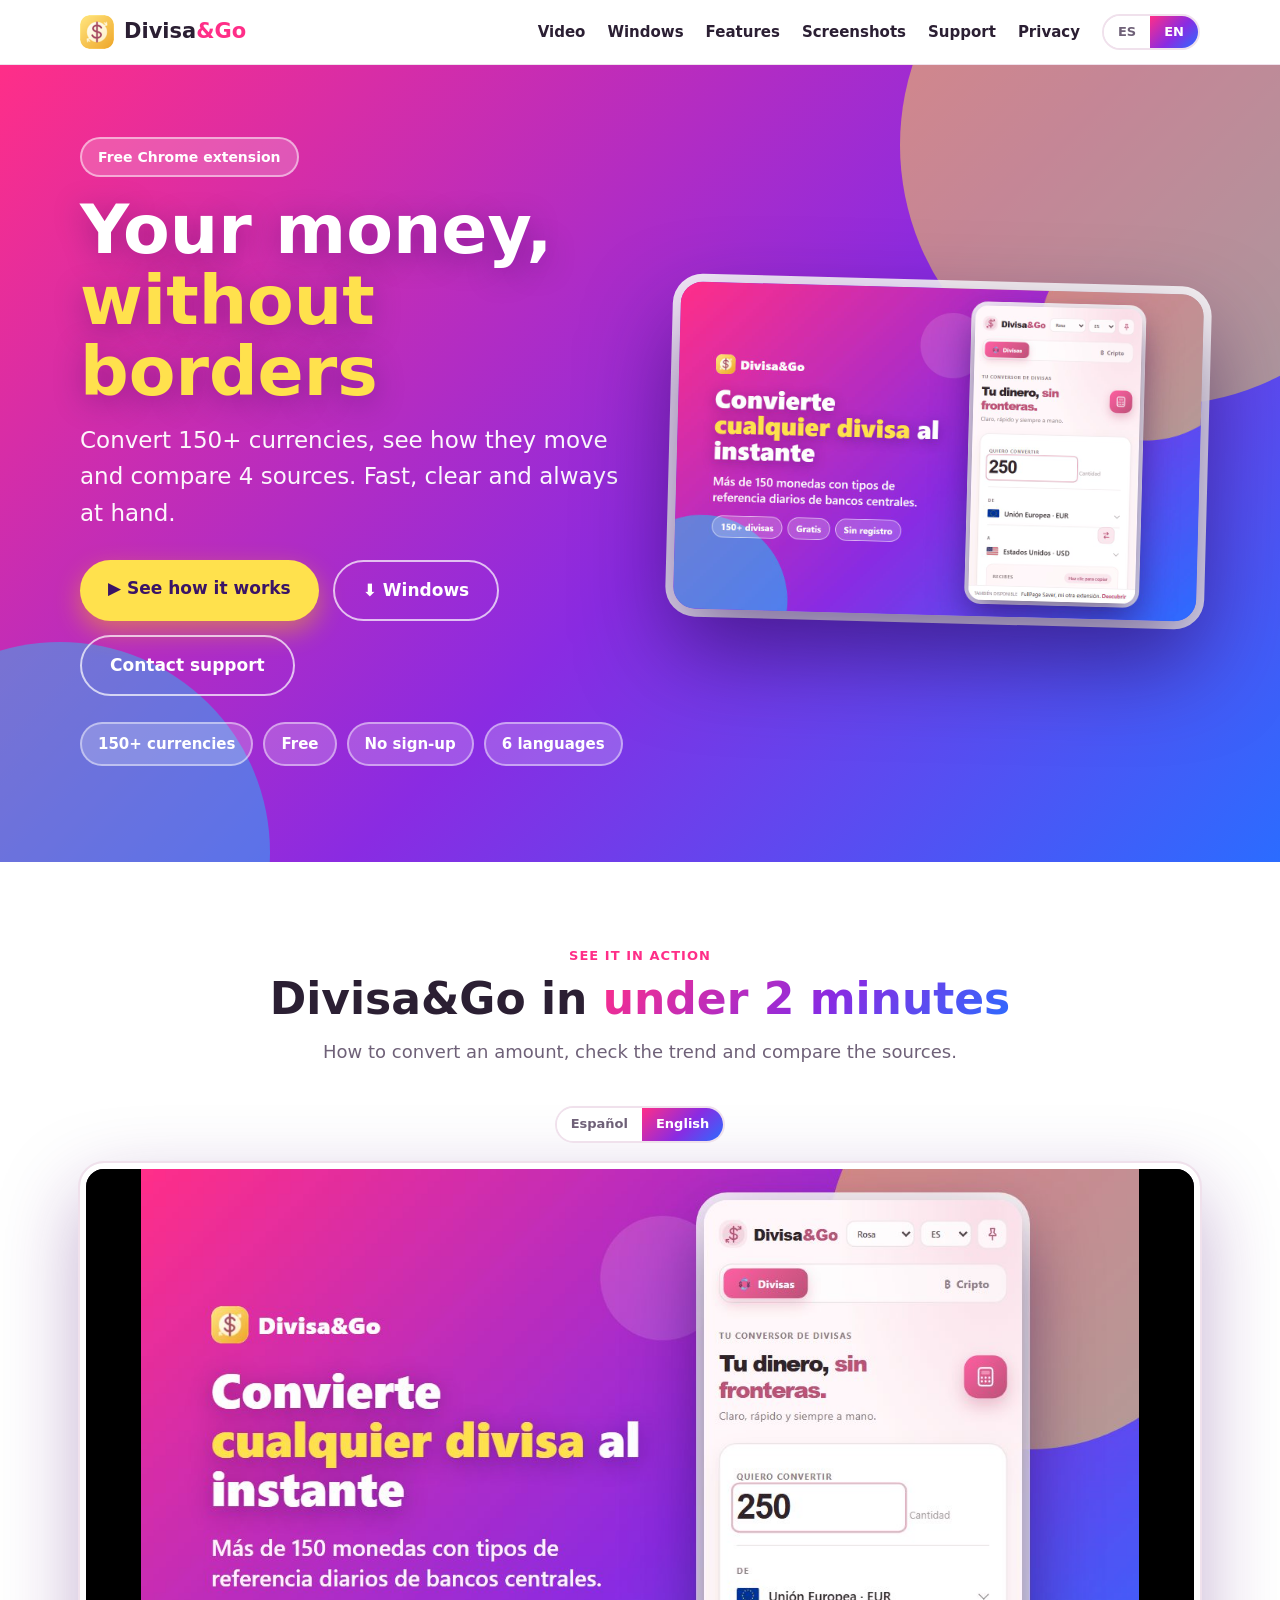
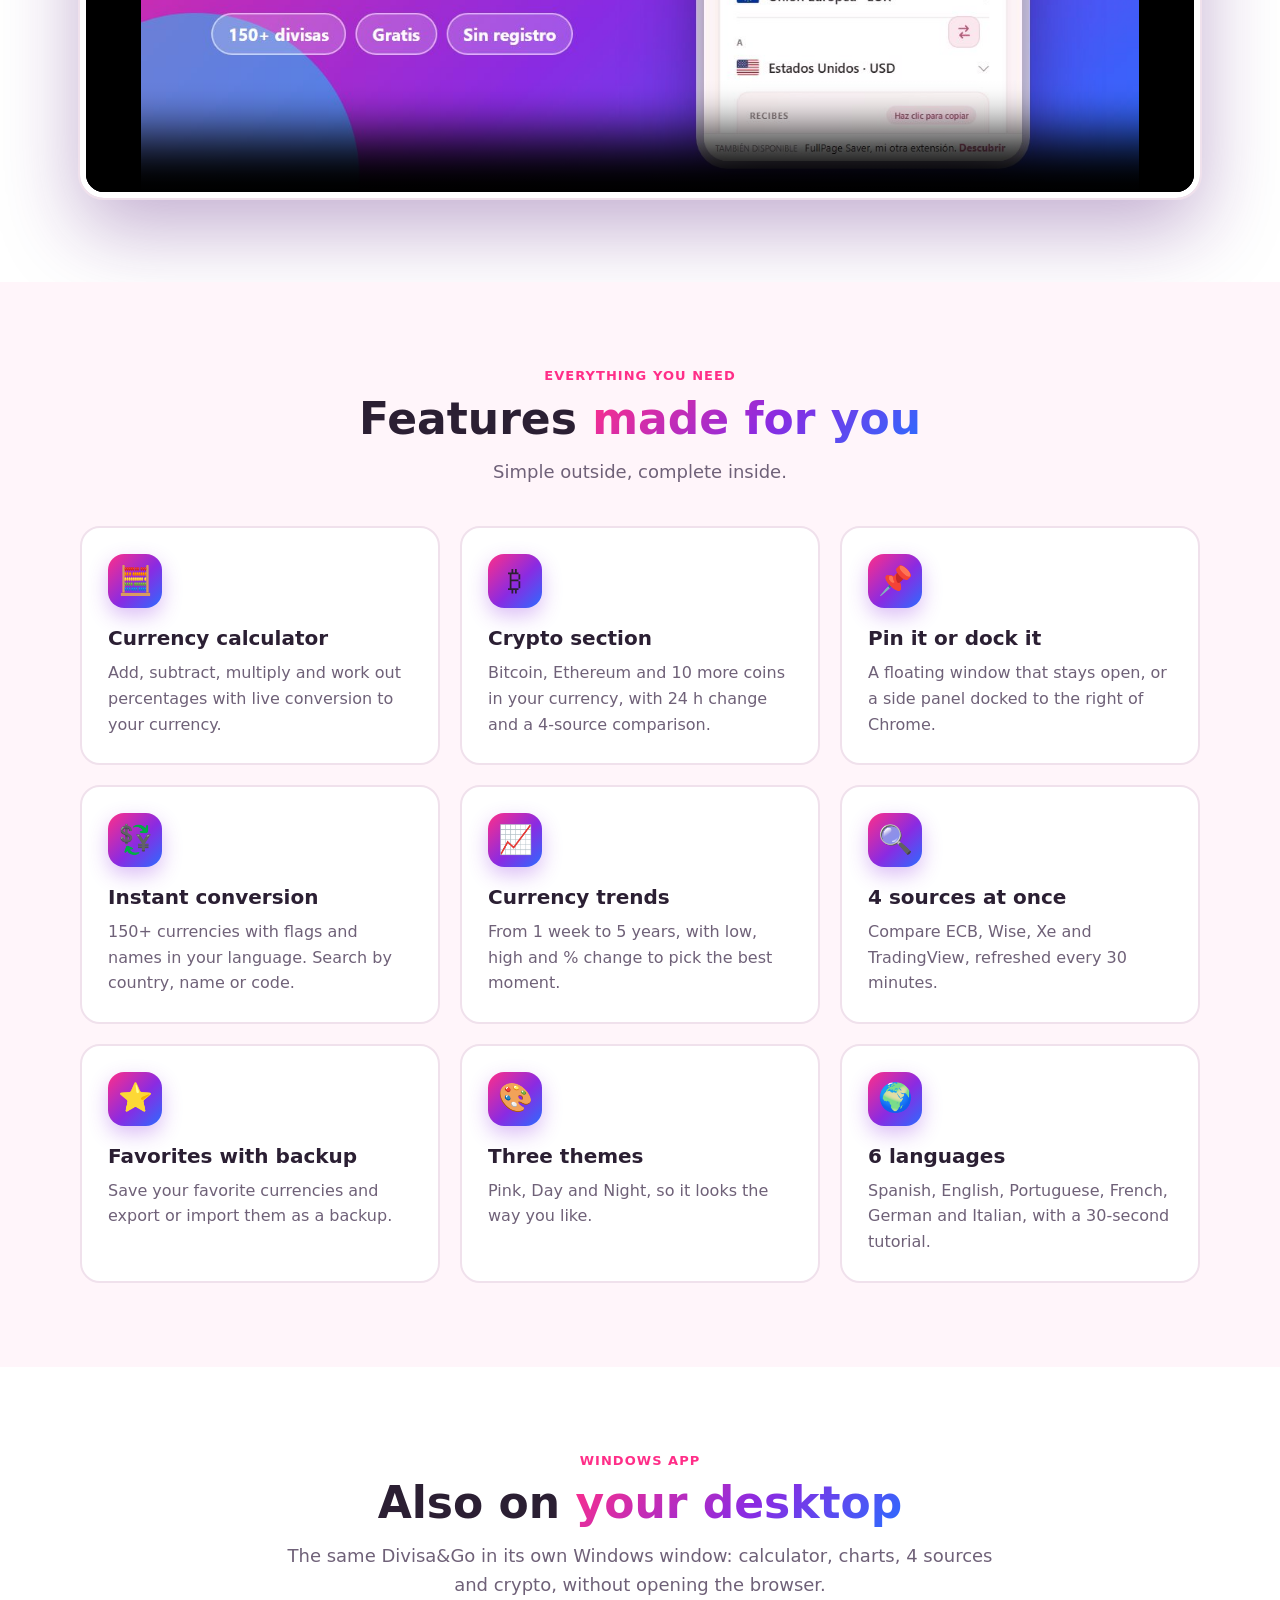
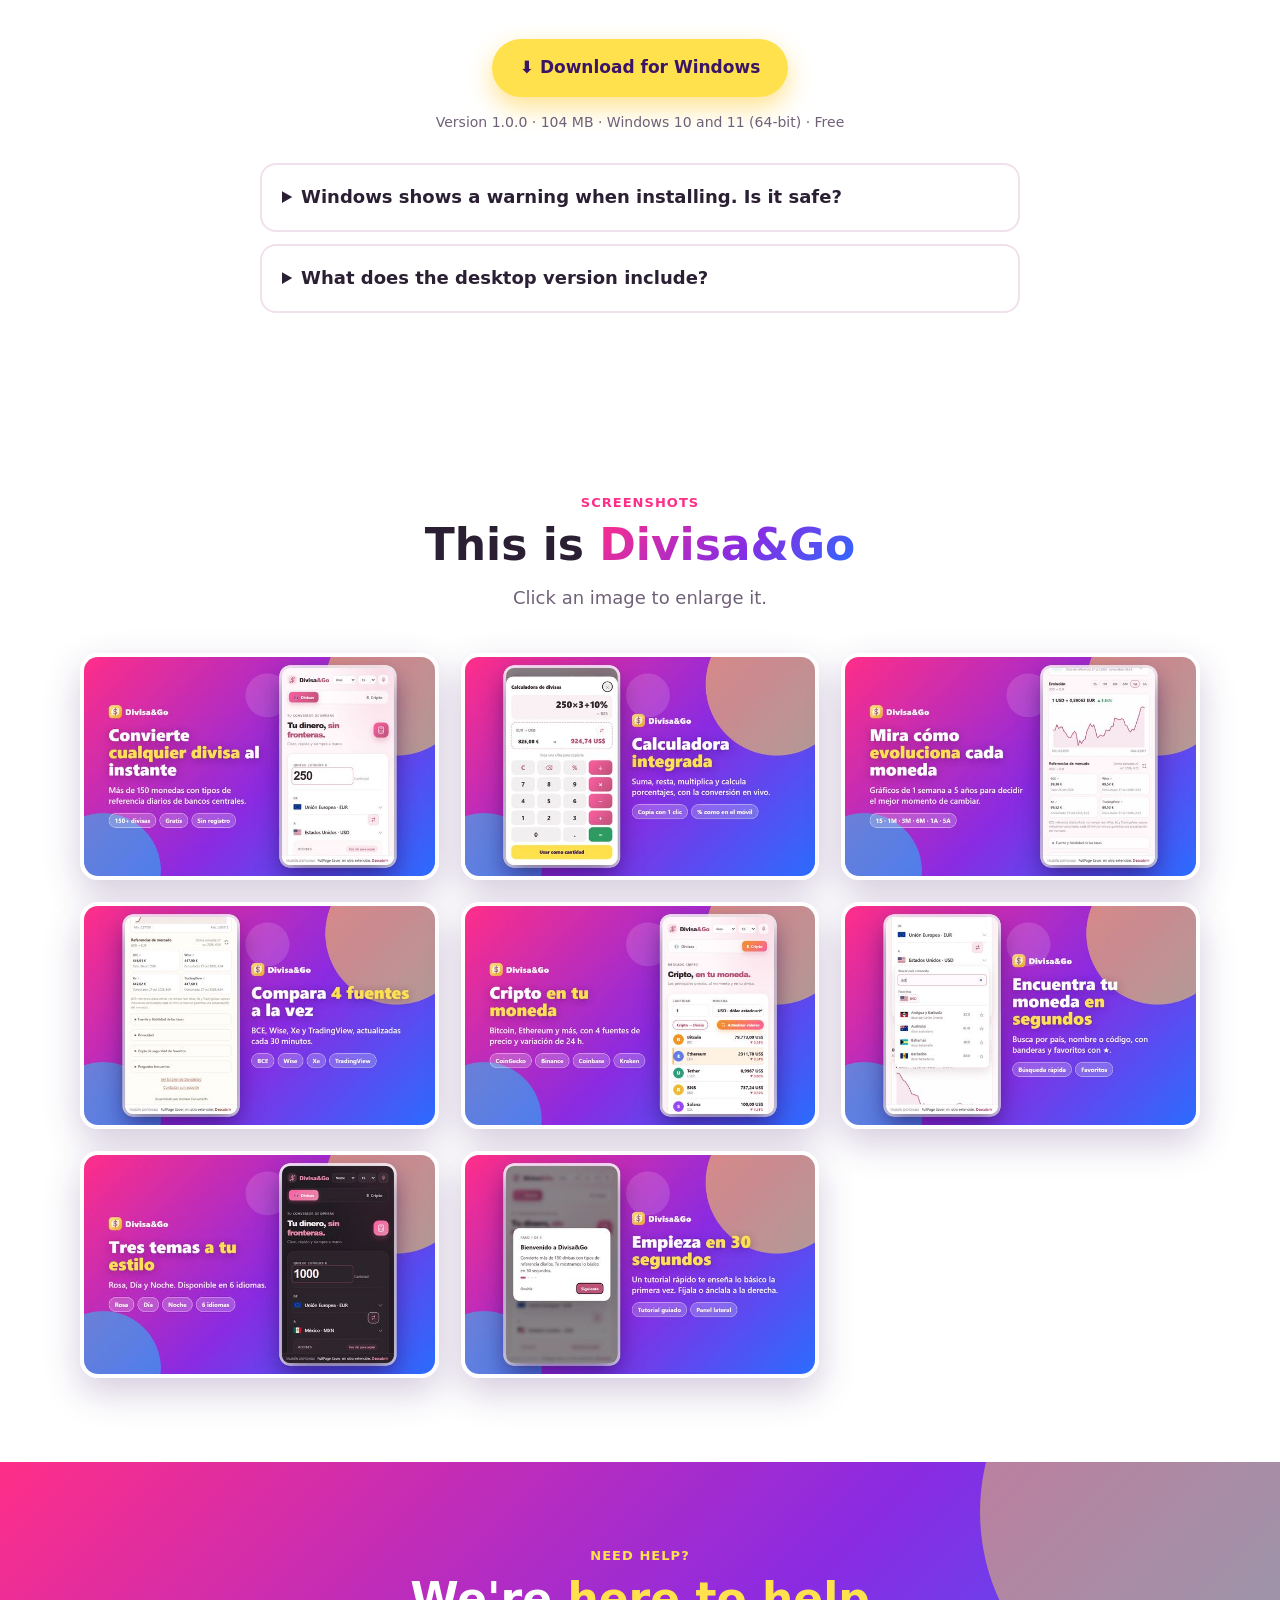
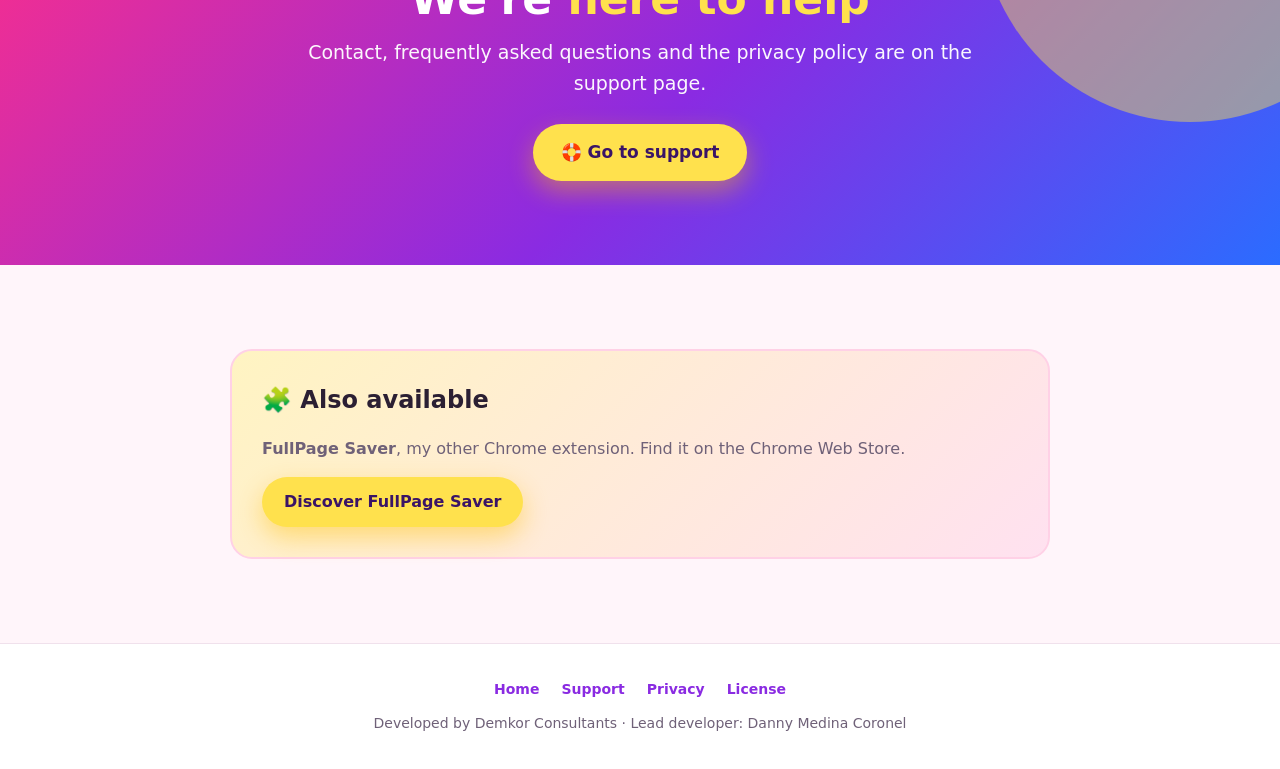
==== commit 7b890ef4: "Licencia propietaria: LICENSE, página de licencia y aviso en el README" ====
--- a/index.html
+++ b/index.html
@@ -255,6 +255,7 @@
     <a href="index.html"><span class="es">Inicio</span><span class="en">Home</span></a>
     <a href="soporte.html"><span class="es">Soporte</span><span class="en">Support</span></a>
     <a href="soporte.html#privacidad"><span class="es">Privacidad</span><span class="en">Privacy</span></a>
+    <a href="licencia.html"><span class="es">Licencia</span><span class="en">License</span></a>
   </div>
   <span class="es">Desarrollado por Demkor Consultants · Desarrollador principal: Danny Medina Coronel</span>
   <span class="en">Developed by Demkor Consultants · Lead developer: Danny Medina Coronel</span>
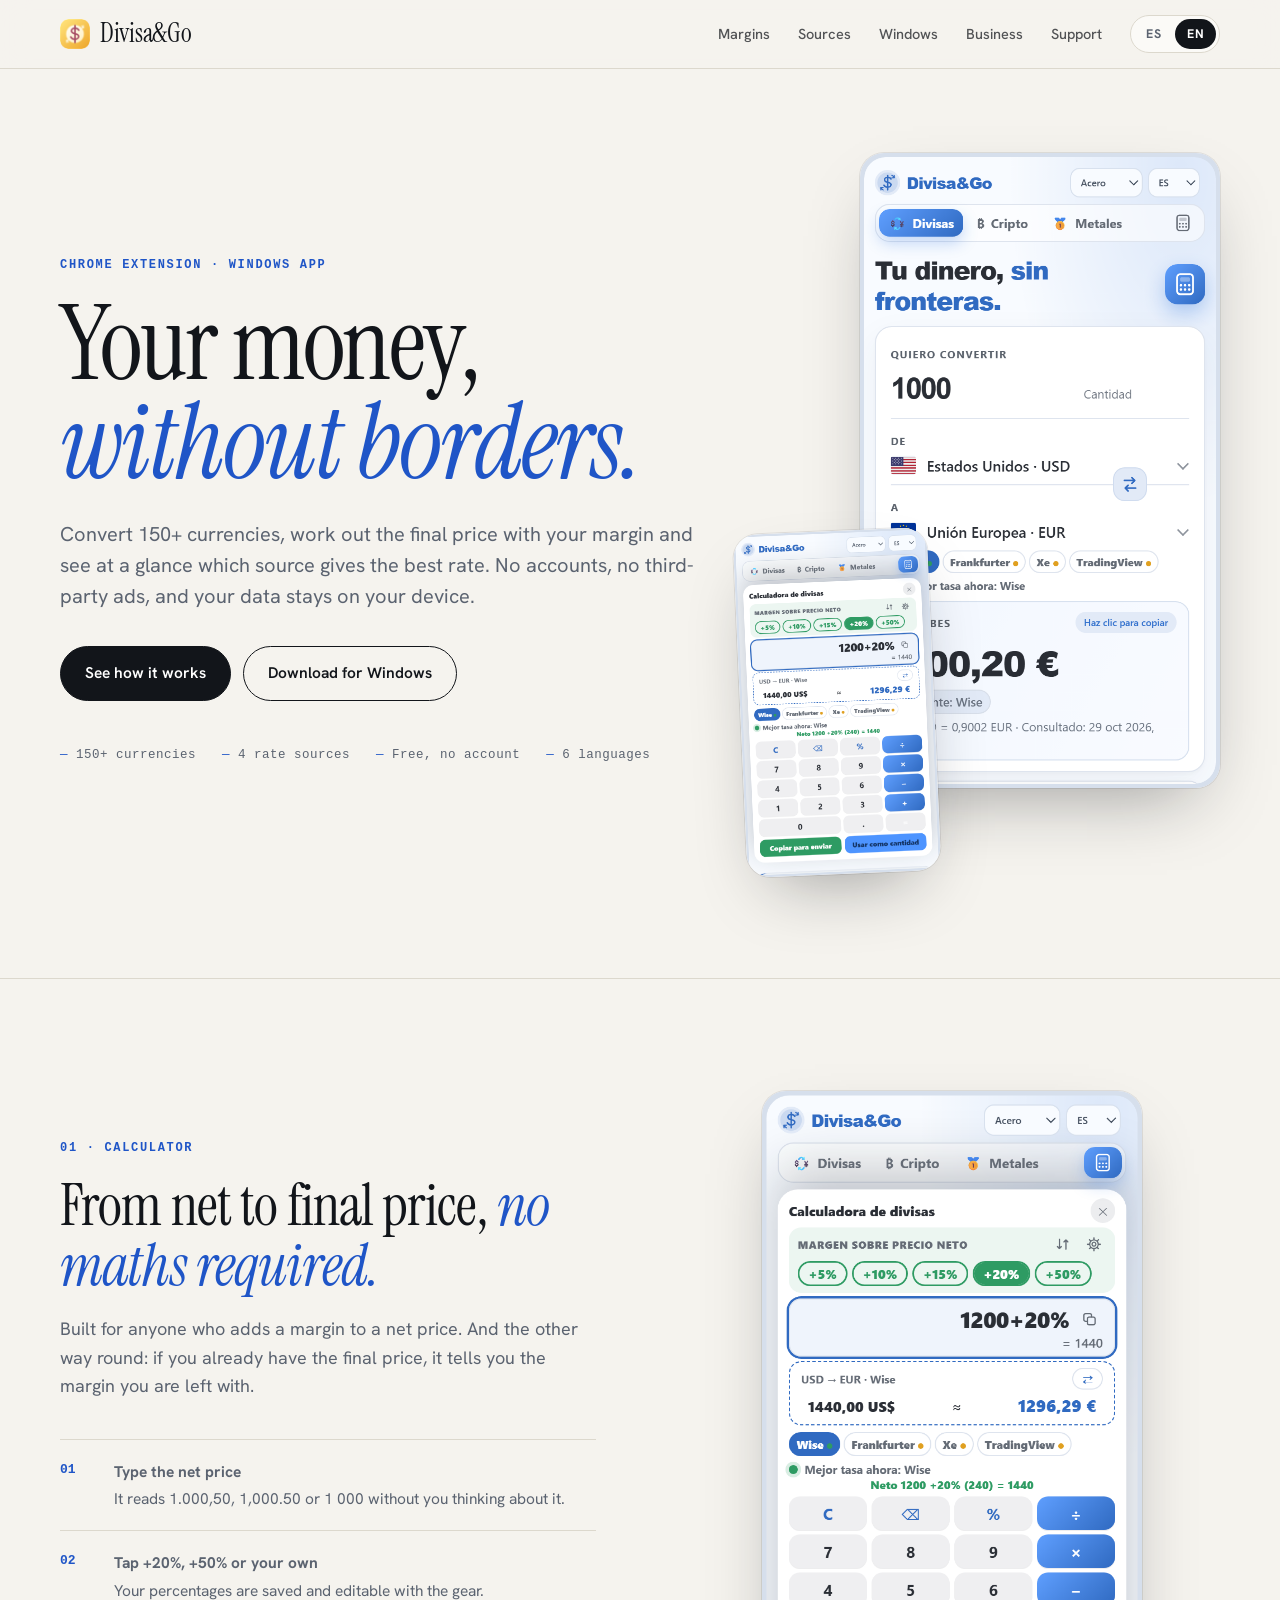
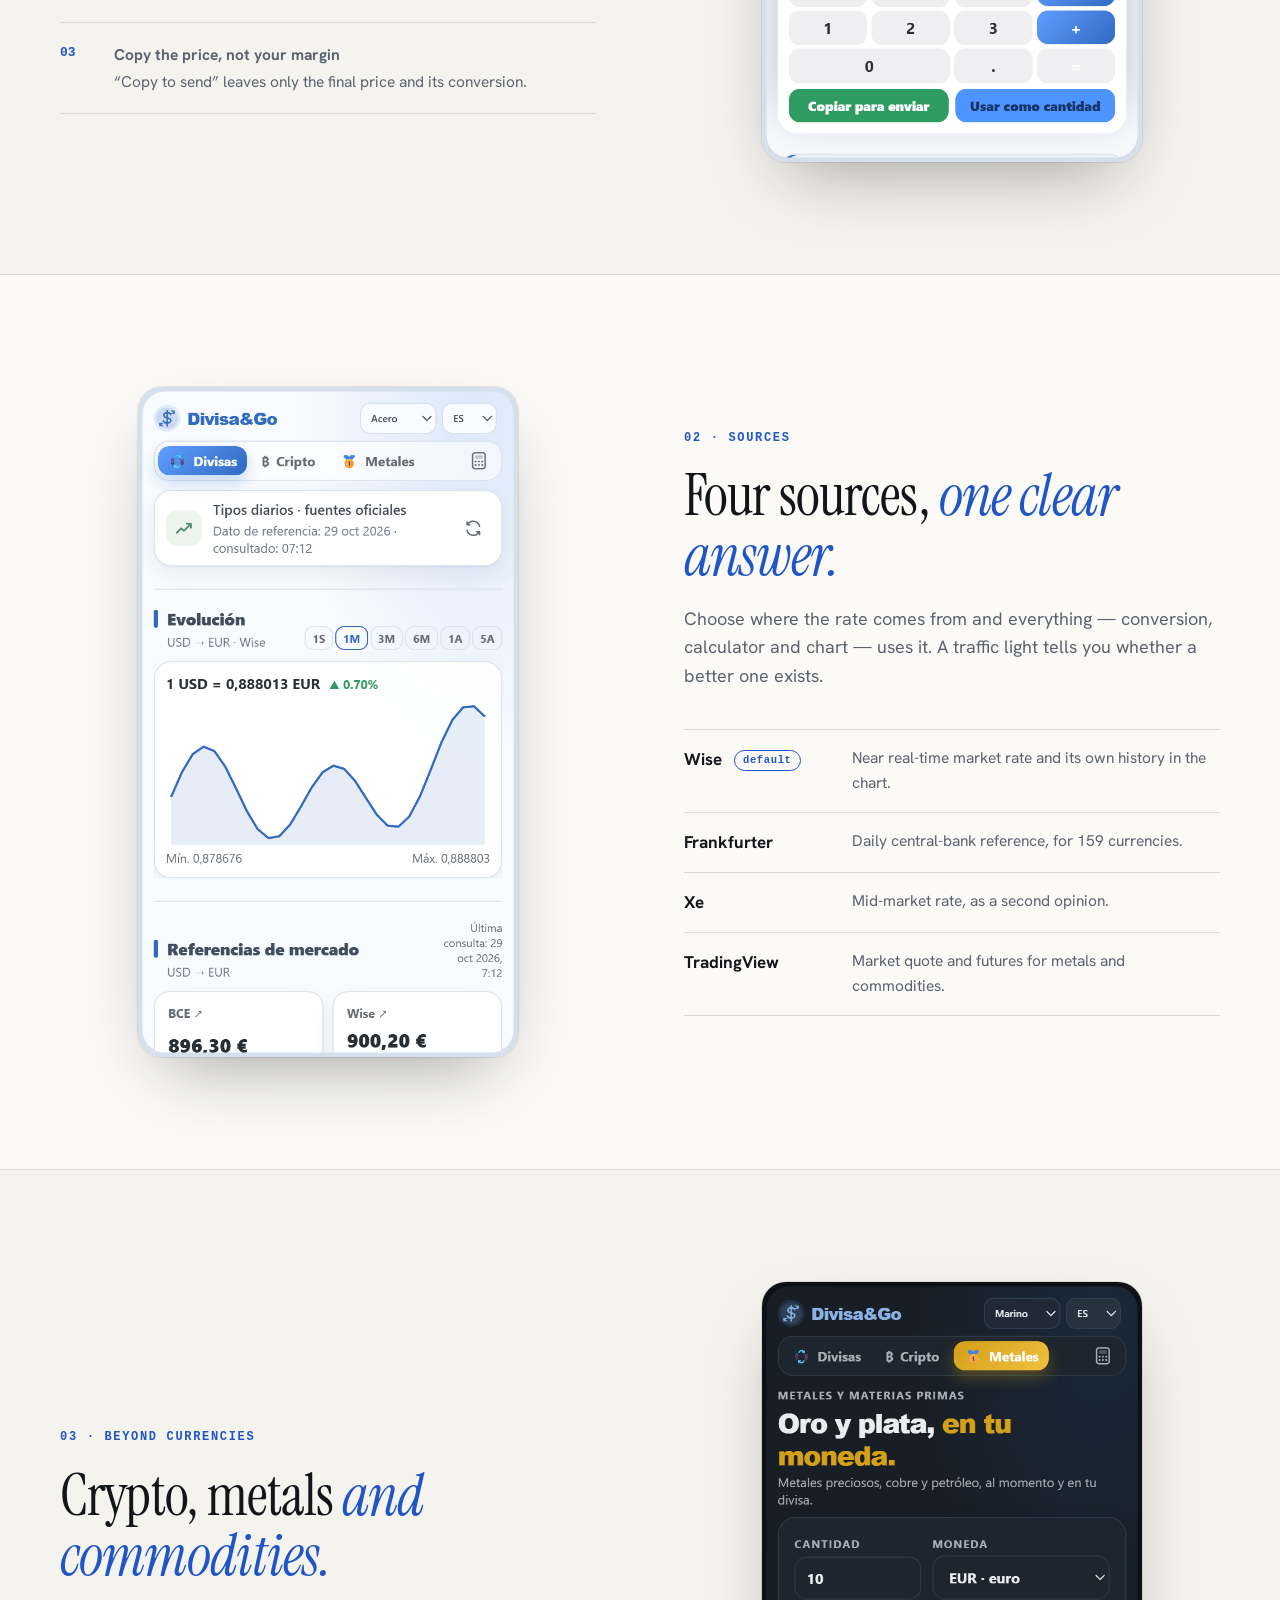
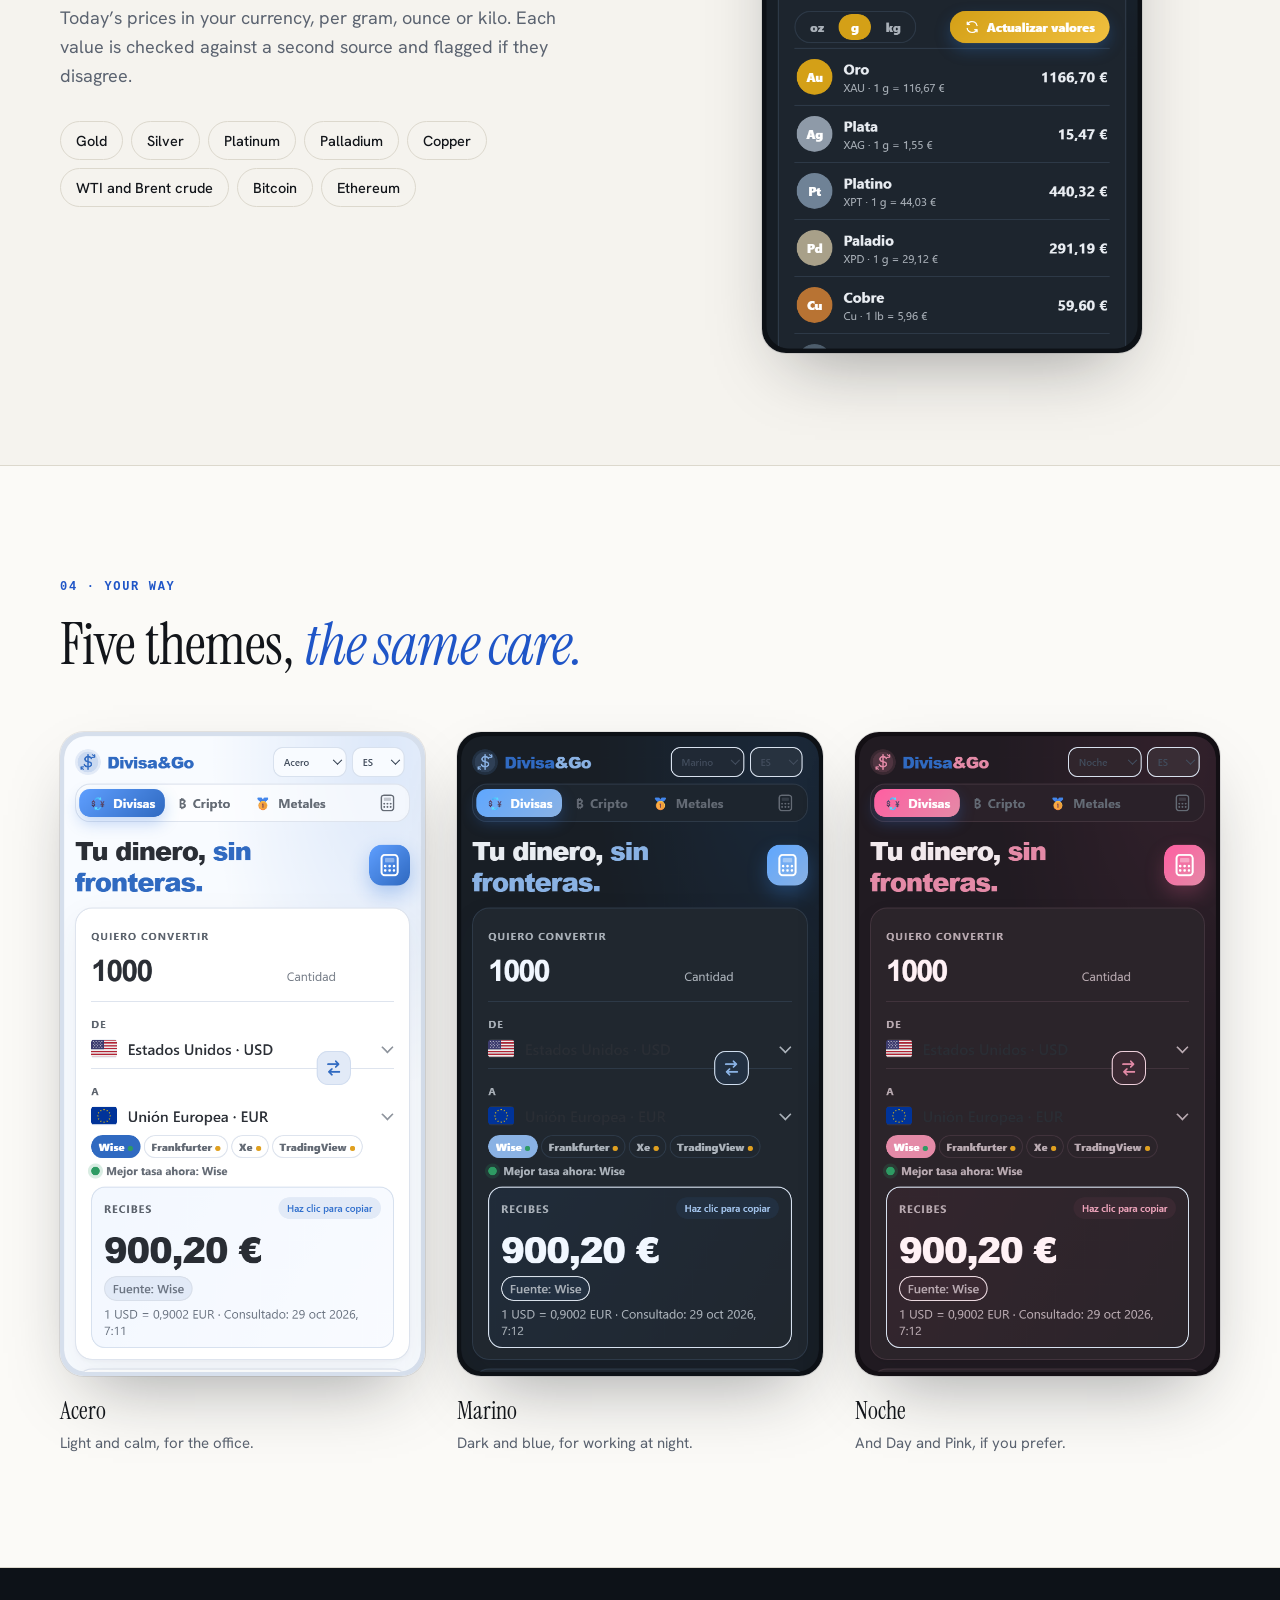
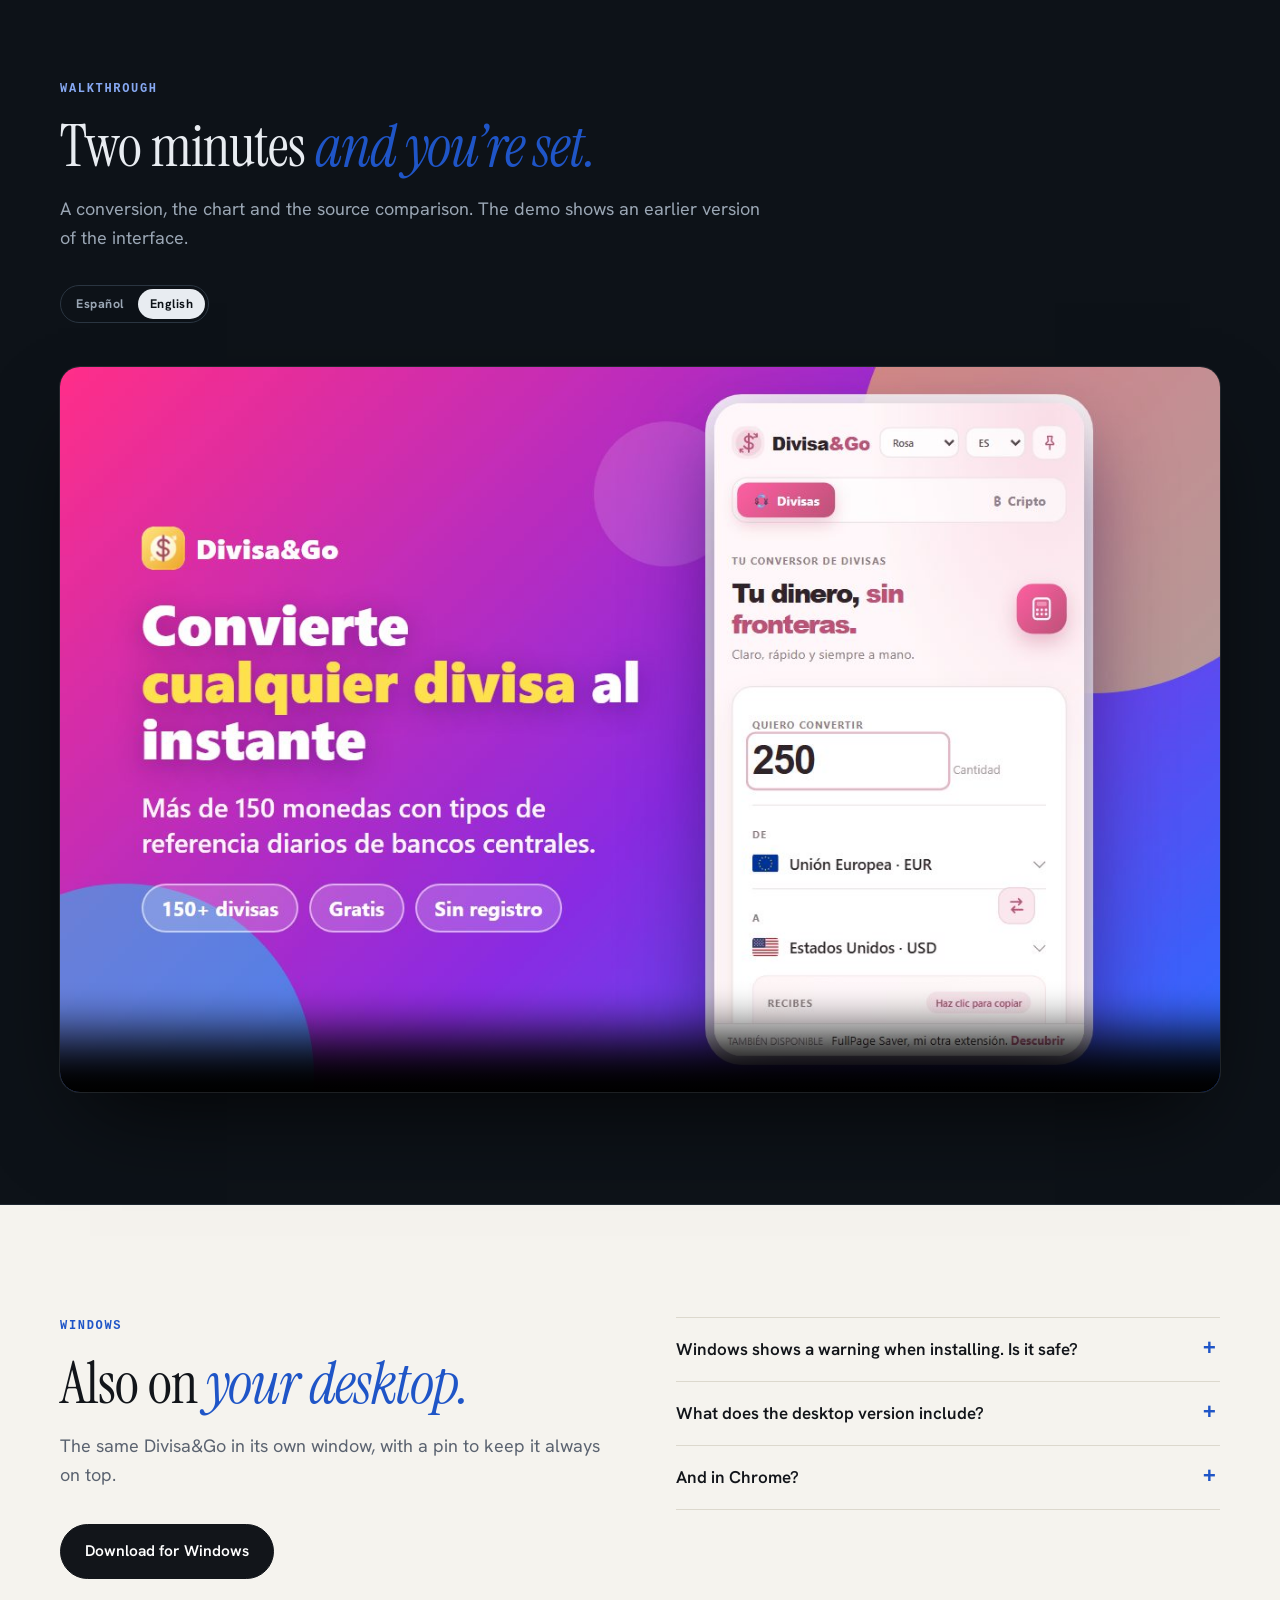
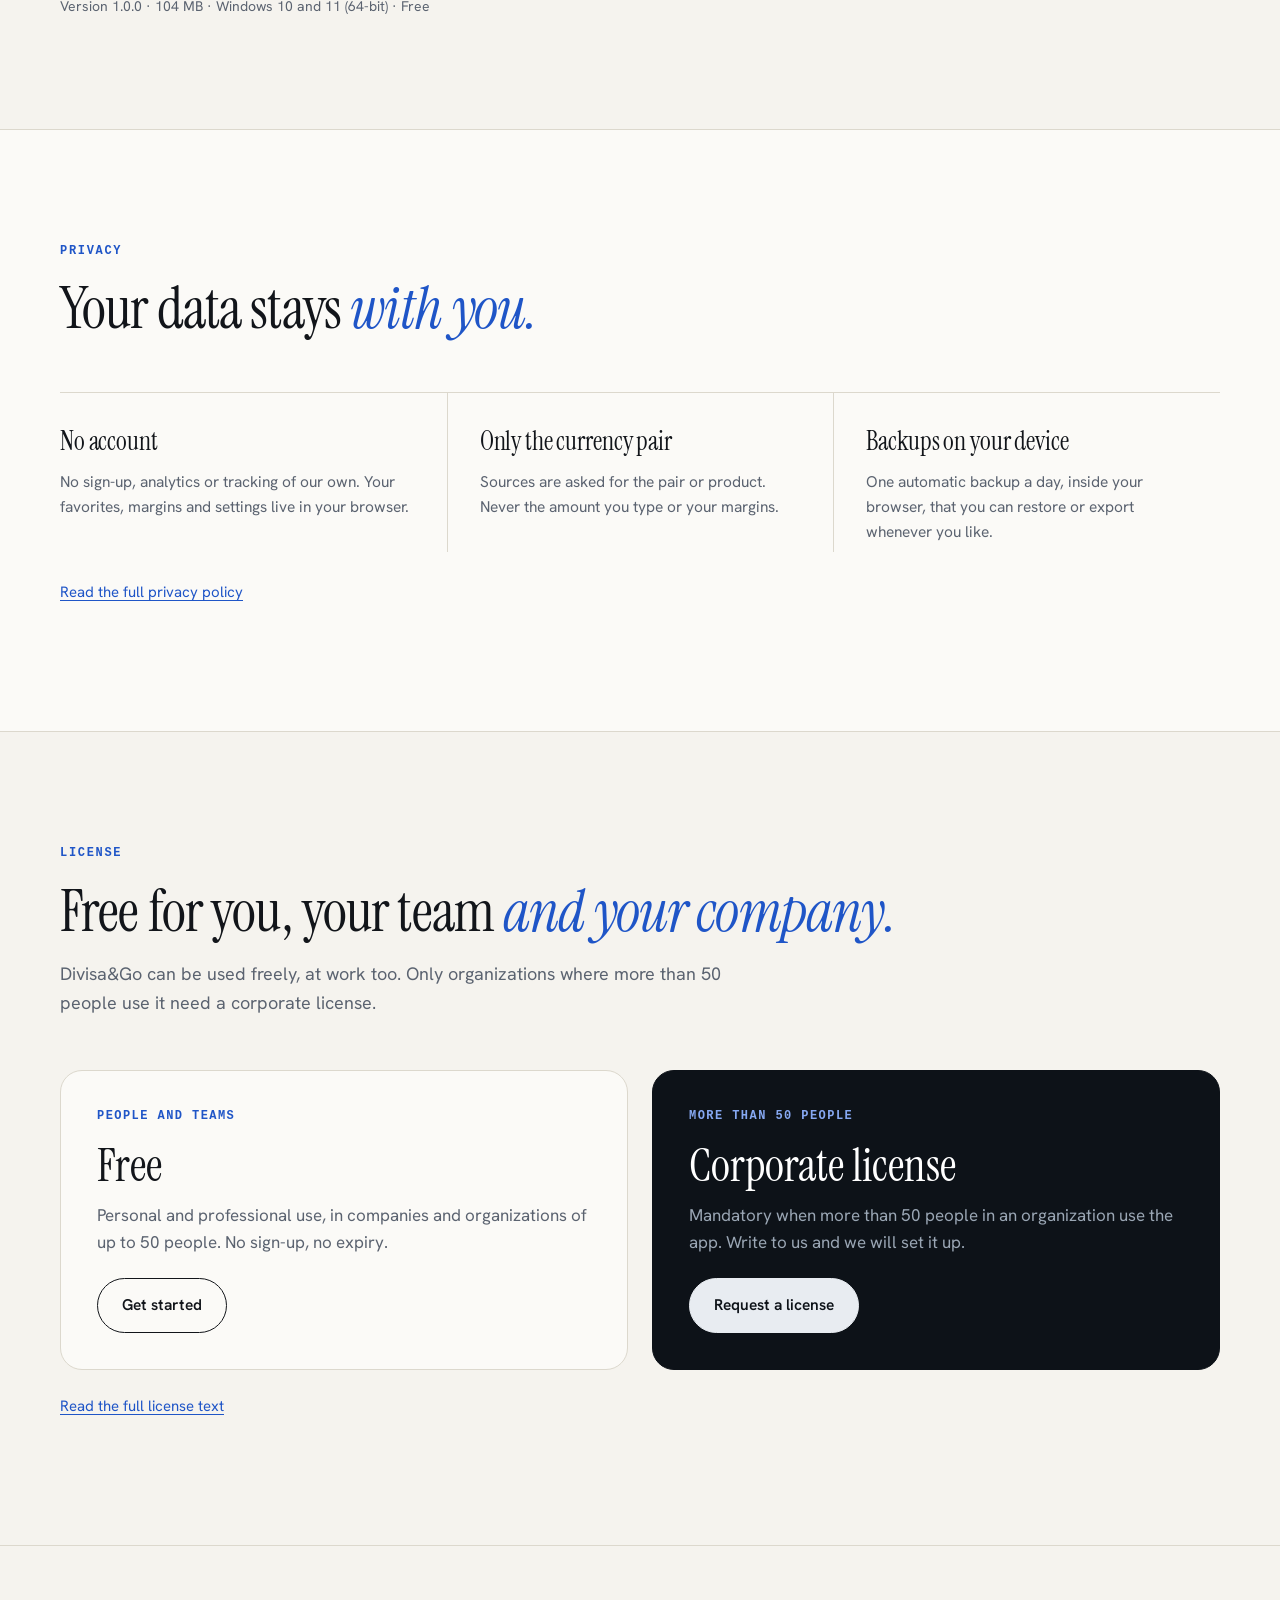
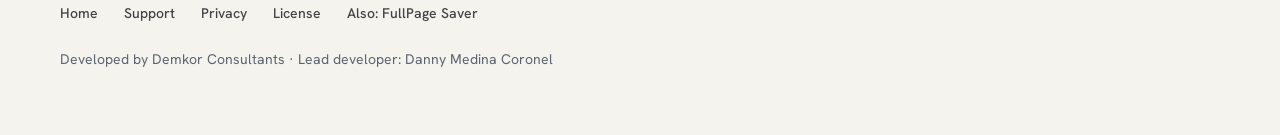
==== commit e5c5b857: "Web rediseñada, licencia gratis hasta 50 personas y paquete 1.6.0 actualizado" ====
--- a/index.html
+++ b/index.html
@@ -3,129 +3,28 @@
 <head>
 <meta charset="utf-8">
 <meta name="viewport" content="width=device-width, initial-scale=1">
-<title>Divisa&amp;Go · Conversor de divisas para Chrome</title>
-<meta name="description" content="Divisa&amp;Go convierte más de 150 divisas, muestra su evolución y compara 4 fuentes. Gratis y sin registro. Soporte y privacidad.">
-<meta property="og:title" content="Divisa&amp;Go · Conversor de divisas para Chrome">
-<meta property="og:description" content="Más de 150 divisas, gráficos de evolución y 4 fuentes para comparar. Gratis y sin registro.">
-<meta property="og:image" content="assets/shot-convertir.jpg">
+<title>Divisa&amp;Go · Conversor de divisas y calculadora de márgenes</title>
+<meta name="description" content="Divisa&amp;Go convierte más de 150 divisas, calcula márgenes sobre el precio neto y compara cuatro fuentes de tasas. Gratis, sin cuenta, para Chrome y Windows.">
+<meta property="og:title" content="Divisa&amp;Go · Conversor de divisas y calculadora de márgenes">
+<meta property="og:description" content="Más de 150 divisas, márgenes sobre el precio neto y cuatro fuentes de tasas. Gratis y sin cuenta.">
+<meta property="og:image" content="assets/app-convertir.png">
 <link rel="icon" type="image/png" href="assets/favicon.png">
-<style>
-:root {
-  --ink: #2b1f33; --muted: #6f6178; --pink: #ff2e88; --violet: #8a2be2; --blue: #2b6cff; --yellow: #ffe14d; --soft: #fff5fa; --line: #f0e1ec;
-  --grad: linear-gradient(135deg, #ff2e88 0%, #8a2be2 55%, #2b6cff 100%);
-}
-* { box-sizing: border-box; }
-html { scroll-behavior: smooth; }
-html, body { overflow-x: clip; }
-body { margin: 0; color: var(--ink); background: #fff; font-family: "Segoe UI", system-ui, -apple-system, Arial, sans-serif; line-height: 1.6; }
-html[lang="es"] .en, html[lang="en"] .es { display: none !important; }
-a { color: var(--violet); }
-img, video { max-width: 100%; height: auto; display: block; }
-.wrap { width: min(1120px, 100% - 40px); margin: 0 auto; }
-
-/* Navegación */
-nav { position: sticky; top: 0; z-index: 50; backdrop-filter: blur(12px); background: rgba(255, 255, 255, .82); border-bottom: 1px solid var(--line); }
-nav .wrap { display: flex; align-items: center; gap: 22px; height: 64px; }
-.brand { display: flex; align-items: center; gap: 10px; font-weight: 900; font-size: 21px; color: var(--ink); text-decoration: none; margin-right: auto; }
-.brand img { width: 34px; height: 34px; border-radius: 9px; }
-.brand b { color: var(--pink); }
-nav a.link { color: var(--ink); text-decoration: none; font-weight: 600; font-size: 15px; }
-nav a.link:hover { color: var(--violet); }
-.lang { display: flex; border: 2px solid var(--line); border-radius: 999px; overflow: hidden; }
-.lang button { border: 0; padding: 6px 14px; font: inherit; font-weight: 800; font-size: 13px; cursor: pointer; color: var(--muted); background: #fff; }
-.lang button[aria-pressed="true"] { color: #fff; background: var(--grad); }
-@media (max-width: 760px) { nav a.link { display: none; } }
-
-/* Hero */
-.hero { position: relative; overflow: hidden; color: #fff; background: var(--grad); padding: 72px 0 96px; }
-.hero::before, .hero::after { content: ""; position: absolute; border-radius: 50%; }
-.hero::before { width: 520px; height: 520px; right: -140px; top: -180px; background: rgba(255, 225, 77, .5); }
-.hero::after { width: 420px; height: 420px; left: -150px; bottom: -200px; background: rgba(0, 229, 255, .38); }
-.hero .wrap { position: relative; z-index: 1; display: grid; grid-template-columns: 1.05fr 1fr; gap: 48px; align-items: center; }
-.hero .wrap > * { min-width: 0; }
-@media (max-width: 880px) { .hero .wrap { grid-template-columns: minmax(0, 1fr); } .hero-shot { transform: none; } }
-.pill { display: inline-block; padding: 7px 16px; border-radius: 999px; background: rgba(255, 255, 255, .2); border: 2px solid rgba(255, 255, 255, .5); font-weight: 700; font-size: 14px; }
-h1 { margin: 18px 0 14px; font-size: clamp(38px, 6vw, 68px); line-height: 1.04; font-weight: 900; text-shadow: 0 6px 30px rgba(40, 0, 80, .35); }
-h1 em { font-style: normal; color: var(--yellow); }
-.lead { margin: 0 0 28px; font-size: clamp(18px, 2.2vw, 23px); opacity: .96; max-width: 34em; }
-.btns { display: flex; flex-wrap: wrap; gap: 14px; }
-.btn { display: inline-block; padding: 15px 28px; border-radius: 999px; font-weight: 800; font-size: 17px; text-decoration: none; transition: transform .15s, box-shadow .15s; }
-.btn:hover { transform: translateY(-2px); }
-.btn.primary { color: #3a1466; background: var(--yellow); box-shadow: 0 10px 26px rgba(255, 190, 0, .45); }
-.btn.ghost { color: #fff; border: 2px solid rgba(255, 255, 255, .7); }
-.hero-shot { border-radius: 22px; box-shadow: 0 40px 90px rgba(30, 0, 70, .55), 0 0 0 8px rgba(255, 255, 255, .9); transform: rotate(1.5deg); }
-.chips { display: flex; flex-wrap: wrap; gap: 10px; margin-top: 26px; }
-.chips > span { padding: 8px 16px; border-radius: 999px; background: rgba(255, 255, 255, .2); border: 2px solid rgba(255, 255, 255, .45); font-weight: 700; font-size: 15px; }
-
-/* Secciones */
-section { padding: 84px 0; }
-section.alt { background: var(--soft); }
-.kicker { color: var(--pink); font-weight: 800; letter-spacing: .08em; text-transform: uppercase; font-size: 13px; }
-h2 { margin: 8px 0 14px; font-size: clamp(28px, 4vw, 44px); line-height: 1.1; font-weight: 900; }
-h2 em { font-style: normal; background: var(--grad); -webkit-background-clip: text; background-clip: text; color: transparent; }
-.sub { margin: 0 auto 40px; color: var(--muted); font-size: 18px; max-width: 40em; }
-.center { text-align: center; } .center .sub { margin-inline: auto; }
-
-/* Vídeo */
-.video-card { border-radius: 24px; overflow: hidden; background: #1a1022; box-shadow: 0 30px 80px rgba(80, 20, 120, .35); border: 6px solid #fff; outline: 2px solid var(--line); }
-.video-card video { width: 100%; aspect-ratio: 16 / 9; background: #000; }
-.vlang { display: flex; justify-content: center; margin-bottom: 20px; }
-
-/* Funciones */
-.grid { display: grid; grid-template-columns: repeat(auto-fit, minmax(310px, 1fr)); gap: 20px; }
-.card { padding: 26px; border-radius: 20px; background: #fff; border: 2px solid var(--line); transition: transform .2s, box-shadow .2s, border-color .2s; }
-.card:hover { transform: translateY(-4px); box-shadow: 0 18px 40px rgba(138, 43, 226, .15); border-color: #e6b8ff; }
-.ico { width: 54px; height: 54px; display: grid; place-items: center; margin-bottom: 14px; border-radius: 16px; font-size: 28px; background: var(--grad); box-shadow: 0 8px 20px rgba(138, 43, 226, .3); }
-.card h3 { margin: 0 0 6px; font-size: 20px; }
-.card p { margin: 0; color: var(--muted); font-size: 16px; }
-
-/* Galería */
-.gallery { display: grid; grid-template-columns: repeat(auto-fit, minmax(300px, 1fr)); gap: 22px; }
-.gallery button { padding: 0; border: 0; background: none; cursor: zoom-in; text-align: left; }
-.gallery img { width: 100%; border-radius: 18px; box-shadow: 0 14px 36px rgba(60, 20, 100, .22); border: 4px solid #fff; transition: transform .2s; }
-.gallery button:hover img { transform: scale(1.025); }
-.lightbox { position: fixed; inset: 0; z-index: 100; display: none; place-items: center; padding: 24px; background: rgba(20, 8, 30, .86); cursor: zoom-out; }
-.lightbox.open { display: grid; }
-.lightbox img { max-height: 92vh; border-radius: 14px; box-shadow: 0 30px 90px rgba(0, 0, 0, .6); }
-
-/* Soporte */
-.support { color: #fff; background: var(--grad); text-align: center; position: relative; overflow: hidden; }
-.support::before { content: ""; position: absolute; width: 420px; height: 420px; border-radius: 50%; right: -120px; top: -160px; background: rgba(255, 225, 77, .45); }
-.support .wrap { position: relative; }
-.support p { font-size: 19px; max-width: 36em; margin: 0 auto 26px; opacity: .96; }
-.support small { display: block; margin-top: 14px; opacity: .85; }
-
-/* FAQ */
-details { border: 2px solid var(--line); border-radius: 16px; background: #fff; margin-bottom: 12px; padding: 4px 20px; }
-details[open] { border-color: #e6b8ff; }
-summary { padding: 14px 0; font-weight: 800; font-size: 18px; cursor: pointer; }
-details p { margin: 0 0 16px; color: var(--muted); }
-
-/* Privacidad y más apps */
-.two { display: grid; grid-template-columns: 1fr 1fr; gap: 24px; }
-@media (max-width: 860px) { .two { grid-template-columns: 1fr; } }
-.panel { padding: 30px; border-radius: 22px; border: 2px solid var(--line); background: #fff; }
-.panel h3 { margin: 0 0 10px; font-size: 24px; }
-.panel p { color: var(--muted); }
-.more { background: linear-gradient(135deg, #fff4c2, #ffe1f0); border-color: #ffd1e6; }
-footer { padding: 34px 0; text-align: center; color: var(--muted); font-size: 14px; border-top: 1px solid var(--line); }
-.foot-links { display: flex; justify-content: center; gap: 22px; margin-bottom: 12px; font-weight: 700; }
-.foot-links a { color: var(--violet); text-decoration: none; }
-.foot-links a:hover { text-decoration: underline; }
-.page-hero { padding: 64px 0 72px; }
-</style>
+<link rel="preconnect" href="https://fonts.googleapis.com">
+<link rel="preconnect" href="https://fonts.gstatic.com" crossorigin>
+<link rel="stylesheet" href="https://fonts.googleapis.com/css2?family=Hanken+Grotesk:wght@400;500;600;700&family=Instrument+Serif:ital@0;1&display=swap">
+<link rel="stylesheet" href="assets/site.css">
+<noscript><style>.reveal{opacity:1;transform:none}</style></noscript>
 </head>
-<body>
+<body id="top">
 
 <nav>
   <div class="wrap">
-    <a class="brand" href="#top"><img src="assets/icon.png" alt=""><span>Divisa<b>&amp;Go</b></span></a>
-    <a class="link" href="#video"><span class="es">Vídeo</span><span class="en">Video</span></a>
-    <a class="link" href="#descargar"><span class="es">Windows</span><span class="en">Windows</span></a>
-    <a class="link" href="#funciones"><span class="es">Funciones</span><span class="en">Features</span></a>
-    <a class="link" href="#capturas"><span class="es">Capturas</span><span class="en">Screenshots</span></a>
+    <a class="brand" href="#top"><img src="assets/icon.png" alt="">Divisa&amp;Go</a>
+    <a class="link" href="#margenes"><span class="es">Márgenes</span><span class="en">Margins</span></a>
+    <a class="link" href="#fuentes"><span class="es">Fuentes</span><span class="en">Sources</span></a>
+    <a class="link" href="#windows">Windows</a>
+    <a class="link" href="#licencia"><span class="es">Empresas</span><span class="en">Business</span></a>
     <a class="link" href="soporte.html"><span class="es">Soporte</span><span class="en">Support</span></a>
-    <a class="link" href="soporte.html#privacidad"><span class="es">Privacidad</span><span class="en">Privacy</span></a>
     <div class="lang" role="group" aria-label="Language">
       <button type="button" data-lang="es" aria-pressed="true">ES</button>
       <button type="button" data-lang="en" aria-pressed="false">EN</button>
@@ -133,146 +32,186 @@
   </div>
 </nav>
 
-<header class="hero" id="top">
+<header class="hero">
   <div class="wrap">
     <div>
-      <span class="pill"><span class="es">Extensión gratuita para Chrome</span><span class="en">Free Chrome extension</span></span>
-      <h1><span class="es">Tu dinero, <em>sin fronteras</em></span><span class="en">Your money, <em>without borders</em></span></h1>
-      <p class="lead"><span class="es">Convierte más de 150 divisas, mira cómo evolucionan y compara 4 fuentes. Rápido, claro y siempre a mano.</span><span class="en">Convert 150+ currencies, see how they move and compare 4 sources. Fast, clear and always at hand.</span></p>
+      <p class="eyebrow"><span class="es">Extensión para Chrome · App para Windows</span><span class="en">Chrome extension · Windows app</span></p>
+      <h1><span class="es">Tu dinero,<br><em>sin fronteras.</em></span><span class="en">Your money,<br><em>without borders.</em></span></h1>
+      <p class="lead"><span class="es">Convierte más de 150 divisas, calcula el precio final con tu margen y comprueba de un vistazo qué fuente da la mejor tasa. Sin cuentas, sin anuncios de terceros y con tus datos en tu equipo.</span><span class="en">Convert 150+ currencies, work out the final price with your margin and see at a glance which source gives the best rate. No accounts, no third-party ads, and your data stays on your device.</span></p>
       <div class="btns">
-        <a class="btn primary" href="#video"><span class="es">▶ Ver cómo funciona</span><span class="en">▶ See how it works</span></a>
-        <a class="btn ghost" href="#descargar">⬇ Windows</a>
-        <a class="btn ghost" href="soporte.html"><span class="es">Contactar con soporte</span><span class="en">Contact support</span></a>
+        <a class="btn primary" href="#demo"><span class="es">Ver cómo funciona</span><span class="en">See how it works</span></a>
+        <a class="btn ghost" href="#windows"><span class="es">Descargar para Windows</span><span class="en">Download for Windows</span></a>
       </div>
-      <div class="chips">
-        <span>150+ <span class="es">divisas</span><span class="en">currencies</span></span>
-        <span class="es">Gratis</span><span class="en">Free</span>
-        <span class="es">Sin registro</span><span class="en">No sign-up</span>
-        <span>6 <span class="es">idiomas</span><span class="en">languages</span></span>
-      </div>
-    </div>
-    <img class="hero-shot" src="assets/shot-convertir.jpg" alt="Divisa&amp;Go" width="1280" height="800">
+      <ul class="facts">
+        <li><span class="es">150+ divisas</span><span class="en">150+ currencies</span></li>
+        <li><span class="es">4 fuentes de tasas</span><span class="en">4 rate sources</span></li>
+        <li><span class="es">Gratis, sin cuenta</span><span class="en">Free, no account</span></li>
+        <li><span class="es">6 idiomas</span><span class="en">6 languages</span></li>
+      </ul>
+    </div>
+    <div class="stack">
+      <div class="frame reveal"><img src="assets/app-convertir.png" width="680" height="1200" alt="Divisa&amp;Go convirtiendo 1000 USD a EUR" fetchpriority="high"></div>
+      <div class="frame back reveal"><img src="assets/app-calculadora.png" width="680" height="1200" alt="" loading="lazy"></div>
+    </div>
   </div>
 </header>
 
-<section id="video">
-  <div class="wrap">
-    <div class="center">
-      <div class="kicker"><span class="es">Míralo en acción</span><span class="en">See it in action</span></div>
-      <h2><span class="es">Divisa&amp;Go en <em>menos de 2 minutos</em></span><span class="en">Divisa&amp;Go in <em>under 2 minutes</em></span></h2>
-      <p class="sub"><span class="es">Así se convierte una cantidad, se consulta la evolución y se comparan las fuentes.</span><span class="en">How to convert an amount, check the trend and compare the sources.</span></p>
+<section id="margenes">
+  <div class="wrap split">
+    <div class="reveal">
+      <p class="eyebrow"><span class="es">01 · Calculadora</span><span class="en">01 · Calculator</span></p>
+      <h2><span class="es">Del precio neto al precio final, <em>sin hacer cuentas.</em></span><span class="en">From net to final price, <em>no maths required.</em></span></h2>
+      <p class="sub"><span class="es">Pensada para quien añade un margen a un precio neto. Y al revés: si ya tienes el precio final, te dice qué margen te queda.</span><span class="en">Built for anyone who adds a margin to a net price. And the other way round: if you already have the final price, it tells you the margin you are left with.</span></p>
+      <ol class="steps">
+        <li><strong><span class="es">Escribe el precio neto</span><span class="en">Type the net price</span></strong><span class="es">Admite 1.000,50, 1,000.50 o 1 000 sin que tengas que pensarlo.</span><span class="en">It reads 1.000,50, 1,000.50 or 1 000 without you thinking about it.</span></li>
+        <li><strong><span class="es">Toca +20 %, +50 % o el tuyo</span><span class="en">Tap +20%, +50% or your own</span></strong><span class="es">Tus porcentajes se guardan y se editan con la tuerca.</span><span class="en">Your percentages are saved and editable with the gear.</span></li>
+        <li><strong><span class="es">Copia el precio, no tu margen</span><span class="en">Copy the price, not your margin</span></strong><span class="es">«Copiar para enviar» deja solo el precio final y su conversión.</span><span class="en">“Copy to send” leaves only the final price and its conversion.</span></li>
+      </ol>
+    </div>
+    <div class="frame reveal"><img src="assets/app-calculadora.png" width="680" height="1200" alt="Calculadora con margen del 20 % sobre 1200" loading="lazy"></div>
+  </div>
+</section>
+
+<section class="alt" id="fuentes">
+  <div class="wrap split flip">
+    <div class="reveal">
+      <p class="eyebrow"><span class="es">02 · Fuentes</span><span class="en">02 · Sources</span></p>
+      <h2><span class="es">Cuatro fuentes, <em>una respuesta clara.</em></span><span class="en">Four sources, <em>one clear answer.</em></span></h2>
+      <p class="sub"><span class="es">Elige de dónde sale la tasa y todo el cálculo —conversión, calculadora y gráfico— la usa. Un semáforo te dice si hay una mejor.</span><span class="en">Choose where the rate comes from and everything — conversion, calculator and chart — uses it. A traffic light tells you whether a better one exists.</span></p>
+      <dl class="sources">
+        <div><dt>Wise <span class="tag"><span class="es">por defecto</span><span class="en">default</span></span></dt><dd><span class="es">Tasa de mercado casi en tiempo real y su histórico propio en el gráfico.</span><span class="en">Near real-time market rate and its own history in the chart.</span></dd></div>
+        <div><dt>Frankfurter</dt><dd><span class="es">Referencia diaria de bancos centrales, para 159 monedas.</span><span class="en">Daily central-bank reference, for 159 currencies.</span></dd></div>
+        <div><dt>Xe</dt><dd><span class="es">Tasa media de mercado, como segunda opinión.</span><span class="en">Mid-market rate, as a second opinion.</span></dd></div>
+        <div><dt>TradingView</dt><dd><span class="es">Cotización de mercado y futuros para metales y materias primas.</span><span class="en">Market quote and futures for metals and commodities.</span></dd></div>
+      </dl>
+    </div>
+    <div class="frame reveal"><img src="assets/app-fuentes.png" width="680" height="1200" alt="Evolución del par y referencias de mercado" loading="lazy"></div>
+  </div>
+</section>
+
+<section id="mas-alla">
+  <div class="wrap split">
+    <div class="reveal">
+      <p class="eyebrow"><span class="es">03 · Más allá de las divisas</span><span class="en">03 · Beyond currencies</span></p>
+      <h2><span class="es">Cripto, metales <em>y materias primas.</em></span><span class="en">Crypto, metals <em>and commodities.</em></span></h2>
+      <p class="sub"><span class="es">Los precios del día en tu moneda, por gramo, onza o kilo. Cada valor se contrasta con una segunda fuente y, si no coinciden, te lo avisa.</span><span class="en">Today’s prices in your currency, per gram, ounce or kilo. Each value is checked against a second source and flagged if they disagree.</span></p>
+      <ul class="chips">
+        <li><span class="es">Oro</span><span class="en">Gold</span></li><li><span class="es">Plata</span><span class="en">Silver</span></li><li><span class="es">Platino</span><span class="en">Platinum</span></li><li><span class="es">Paladio</span><span class="en">Palladium</span></li>
+        <li><span class="es">Cobre</span><span class="en">Copper</span></li><li><span class="es">Petróleo WTI y Brent</span><span class="en">WTI and Brent crude</span></li><li>Bitcoin</li><li>Ethereum</li>
+      </ul>
+    </div>
+    <div class="frame reveal"><img src="assets/app-metales.png" width="680" height="1200" alt="Precios de oro, plata y otros metales en euros por gramo" loading="lazy"></div>
+  </div>
+</section>
+
+<section class="alt" id="temas">
+  <div class="wrap">
+    <div class="reveal">
+      <p class="eyebrow"><span class="es">04 · A tu gusto</span><span class="en">04 · Your way</span></p>
+      <h2><span class="es">Cinco temas, <em>el mismo cuidado.</em></span><span class="en">Five themes, <em>the same care.</em></span></h2>
+    </div>
+    <div class="themes">
+      <figure class="reveal"><div class="frame"><img src="assets/app-convertir.png" width="680" height="1200" alt="" loading="lazy"></div><figcaption><b>Acero</b><span class="es">Claro y sereno, para la oficina.</span><span class="en">Light and calm, for the office.</span></figcaption></figure>
+      <figure class="reveal"><div class="frame"><img src="assets/app-marino.png" width="680" height="1200" alt="" loading="lazy"></div><figcaption><b>Marino</b><span class="es">Oscuro y azul, para trabajar de noche.</span><span class="en">Dark and blue, for working at night.</span></figcaption></figure>
+      <figure class="reveal"><div class="frame"><img src="assets/app-noche.png" width="680" height="1200" alt="" loading="lazy"></div><figcaption><b>Noche</b><span class="es">Y también Día y Rosa, si lo prefieres.</span><span class="en">And Day and Pink, if you prefer.</span></figcaption></figure>
+    </div>
+  </div>
+</section>
+
+<section class="night" id="demo">
+  <div class="wrap">
+    <div class="reveal">
+      <p class="eyebrow"><span class="es">Recorrido</span><span class="en">Walkthrough</span></p>
+      <h2><span class="es">Dos minutos <em>y lo tienes.</em></span><span class="en">Two minutes <em>and you’re set.</em></span></h2>
+      <p class="sub"><span class="es">Una conversión, el gráfico y la comparación de fuentes. La demo corresponde a una versión anterior de la interfaz.</span><span class="en">A conversion, the chart and the source comparison. The demo shows an earlier version of the interface.</span></p>
     </div>
     <div class="vlang"><div class="lang" role="group" aria-label="Video language">
       <button type="button" data-vlang="es" aria-pressed="true">Español</button>
       <button type="button" data-vlang="en" aria-pressed="false">English</button>
     </div></div>
-    <div class="video-card">
-      <video id="demo" controls preload="metadata" playsinline poster="assets/shot-convertir.jpg">
+    <div class="video-card reveal">
+      <video id="demo-video" controls preload="metadata" playsinline poster="assets/shot-convertir.jpg">
         <source id="demo-src" src="assets/demo-es.mp4" type="video/mp4">
       </video>
     </div>
   </div>
 </section>
 
-<section class="alt" id="funciones">
-  <div class="wrap">
-    <div class="center">
-      <div class="kicker"><span class="es">Todo lo que necesitas</span><span class="en">Everything you need</span></div>
-      <h2><span class="es">Funciones <em>pensadas para ti</em></span><span class="en">Features <em>made for you</em></span></h2>
-      <p class="sub"><span class="es">Sencilla por fuera, completa por dentro.</span><span class="en">Simple outside, complete inside.</span></p>
-    </div>
-    <div class="grid">
-      <div class="card"><div class="ico">🧮</div><h3><span class="es">Calculadora de divisas</span><span class="en">Currency calculator</span></h3><p><span class="es">Suma, resta, multiplica y calcula porcentajes con la conversión en vivo a tu moneda.</span><span class="en">Add, subtract, multiply and work out percentages with live conversion to your currency.</span></p></div>
-      <div class="card"><div class="ico">₿</div><h3><span class="es">Sección Cripto</span><span class="en">Crypto section</span></h3><p><span class="es">Bitcoin, Ethereum y otras 10 monedas en tu divisa, con variación de 24 h y comparación entre 4 fuentes.</span><span class="en">Bitcoin, Ethereum and 10 more coins in your currency, with 24 h change and a 4-source comparison.</span></p></div>
-      <div class="card"><div class="ico">📌</div><h3><span class="es">Fíjala o ánclala</span><span class="en">Pin it or dock it</span></h3><p><span class="es">Ventana flotante que se queda abierta, o panel lateral anclado a la derecha de Chrome.</span><span class="en">A floating window that stays open, or a side panel docked to the right of Chrome.</span></p></div>
-      <div class="card"><div class="ico">💱</div><h3><span class="es">Conversión al instante</span><span class="en">Instant conversion</span></h3><p><span class="es">Más de 150 monedas con banderas y nombres en tu idioma. Busca por país, nombre o código.</span><span class="en">150+ currencies with flags and names in your language. Search by country, name or code.</span></p></div>
-      <div class="card"><div class="ico">📈</div><h3><span class="es">Evolución de la moneda</span><span class="en">Currency trends</span></h3><p><span class="es">De 1 semana a 5 años, con mínimo, máximo y % de cambio para elegir el mejor momento.</span><span class="en">From 1 week to 5 years, with low, high and % change to pick the best moment.</span></p></div>
-      <div class="card"><div class="ico">🔍</div><h3><span class="es">4 fuentes a la vez</span><span class="en">4 sources at once</span></h3><p><span class="es">Compara BCE, Wise, Xe y TradingView, actualizadas cada 30 minutos.</span><span class="en">Compare ECB, Wise, Xe and TradingView, refreshed every 30 minutes.</span></p></div>
-      <div class="card"><div class="ico">⭐</div><h3><span class="es">Favoritos con copia</span><span class="en">Favorites with backup</span></h3><p><span class="es">Guarda tus monedas favoritas y expórtalas o impórtalas como copia de seguridad.</span><span class="en">Save your favorite currencies and export or import them as a backup.</span></p></div>
-      <div class="card"><div class="ico">🎨</div><h3><span class="es">Tres temas</span><span class="en">Three themes</span></h3><p><span class="es">Rosa, Día y Noche, para que se vea como más te guste.</span><span class="en">Pink, Day and Night, so it looks the way you like.</span></p></div>
-      <div class="card"><div class="ico">🌍</div><h3><span class="es">6 idiomas</span><span class="en">6 languages</span></h3><p><span class="es">Español, inglés, portugués, francés, alemán e italiano, con tutorial de 30 segundos.</span><span class="en">Spanish, English, Portuguese, French, German and Italian, with a 30-second tutorial.</span></p></div>
-    </div>
-  </div>
-</section>
-
-<section id="descargar">
-  <div class="wrap">
-    <div class="center">
-      <div class="kicker"><span class="es">Aplicación para Windows</span><span class="en">Windows app</span></div>
-      <h2><span class="es">También en <em>tu escritorio</em></span><span class="en">Also on <em>your desktop</em></span></h2>
-      <p class="sub"><span class="es">La misma Divisa&amp;Go en su propia ventana de Windows: calculadora, gráficos, 4 fuentes y cripto, sin abrir el navegador.</span><span class="en">The same Divisa&amp;Go in its own Windows window: calculator, charts, 4 sources and crypto, without opening the browser.</span></p>
-      <a class="btn primary" href="downloads/Divisa-and-Go-Setup-1.0.0.exe" download>⬇ <span class="es">Descargar para Windows</span><span class="en">Download for Windows</span></a>
-      <p class="muted" style="margin:14px 0 0;color:var(--muted);font-size:14px"><span class="es">Versión 1.0.0 · 104 MB · Windows 10 y 11 (64 bits) · Gratis</span><span class="en">Version 1.0.0 · 104 MB · Windows 10 and 11 (64-bit) · Free</span></p>
-    </div>
-    <div style="max-width:760px;margin:30px auto 0">
+<section id="windows">
+  <div class="wrap dl">
+    <div class="reveal">
+      <p class="eyebrow">Windows</p>
+      <h2><span class="es">También en <em>tu escritorio.</em></span><span class="en">Also on <em>your desktop.</em></span></h2>
+      <p class="sub"><span class="es">La misma Divisa&amp;Go en su propia ventana, con una chincheta para mantenerla siempre visible.</span><span class="en">The same Divisa&amp;Go in its own window, with a pin to keep it always on top.</span></p>
+      <div class="btns"><a class="btn primary" href="downloads/Divisa-and-Go-Setup-1.0.0.exe" download><span class="es">Descargar para Windows</span><span class="en">Download for Windows</span></a></div>
+      <p class="muted" style="margin:16px 0 0;font-size:14px"><span class="es">Versión 1.0.0 · 104 MB · Windows 10 y 11 (64 bits) · Gratis</span><span class="en">Version 1.0.0 · 104 MB · Windows 10 and 11 (64-bit) · Free</span></p>
+    </div>
+    <div class="reveal">
       <details><summary><span class="es">Windows muestra un aviso al instalar, ¿es seguro?</span><span class="en">Windows shows a warning when installing. Is it safe?</span></summary><p><span class="es">El instalador aún no tiene firma digital de pago, así que Windows SmartScreen puede decir «Windows protegió su PC». Pulsa <strong>Más información</strong> y después <strong>Ejecutar de todas formas</strong>. Para comprobar que el archivo es el original, compara su huella SHA-256 con esta: <code style="word-break:break-all">d9cf2656a3cbbd0b3e890c59e7b44fee7adddb8db97d1aa43215592153ca9961</code></span><span class="en">The installer does not yet carry a paid digital signature, so Windows SmartScreen may say “Windows protected your PC”. Click <strong>More info</strong> and then <strong>Run anyway</strong>. To check the file is the original, compare its SHA-256 fingerprint with this one: <code style="word-break:break-all">d9cf2656a3cbbd0b3e890c59e7b44fee7adddb8db97d1aa43215592153ca9961</code></span></p></details>
-      <details><summary><span class="es">¿Qué incluye la versión de escritorio?</span><span class="en">What does the desktop version include?</span></summary><p><span class="es">Todo lo de la extensión: conversión de más de 150 divisas, calculadora, gráficos de evolución, comparación de 4 fuentes, sección Cripto, temas, 6 idiomas y copia de seguridad de favoritos. Además, la chincheta mantiene la ventana siempre por encima de las demás. Tus datos se guardan solo en tu equipo.</span><span class="en">Everything in the extension: conversion of 150+ currencies, calculator, trend charts, 4-source comparison, Crypto section, themes, 6 languages and favorites backup. Plus, the pin keeps the window always on top of others. Your data is stored only on your computer.</span></p></details>
-    </div>
-  </div>
-</section>
-
-<section id="capturas">
-  <div class="wrap">
-    <div class="center">
-      <div class="kicker"><span class="es">Capturas</span><span class="en">Screenshots</span></div>
-      <h2><span class="es">Así se <em>ve Divisa&amp;Go</em></span><span class="en">This is <em>Divisa&amp;Go</em></span></h2>
-      <p class="sub"><span class="es">Pulsa una imagen para verla en grande.</span><span class="en">Click an image to enlarge it.</span></p>
-    </div>
-    <div class="gallery">
-      <button type="button" data-full="assets/shot-convertir.jpg"><img loading="lazy" src="assets/thumb-convertir.jpg" alt="Conversión / Conversion"></button>
-      <button type="button" data-full="assets/shot-calculadora.jpg"><img loading="lazy" src="assets/thumb-calculadora.jpg" alt="Calculadora / Calculator"></button>
-      <button type="button" data-full="assets/shot-evolucion.jpg"><img loading="lazy" src="assets/thumb-evolucion.jpg" alt="Evolución / Trends"></button>
-      <button type="button" data-full="assets/shot-comparar.jpg"><img loading="lazy" src="assets/thumb-comparar.jpg" alt="4 fuentes / 4 sources"></button>
-      <button type="button" data-full="assets/shot-cripto.jpg"><img loading="lazy" src="assets/thumb-cripto.jpg" alt="Cripto / Crypto"></button>
-      <button type="button" data-full="assets/shot-buscar.jpg"><img loading="lazy" src="assets/thumb-buscar.jpg" alt="Búsqueda / Search"></button>
-      <button type="button" data-full="assets/shot-temas.jpg"><img loading="lazy" src="assets/thumb-temas.jpg" alt="Temas / Themes"></button>
-      <button type="button" data-full="assets/shot-tutorial.jpg"><img loading="lazy" src="assets/thumb-tutorial.jpg" alt="Tutorial"></button>
-    </div>
-  </div>
-</section>
-
-<section class="support" id="ayuda">
-  <div class="wrap">
-    <div class="kicker" style="color:#ffe14d"><span class="es">¿Necesitas ayuda?</span><span class="en">Need help?</span></div>
-    <h2><span class="es">Estamos <em style="-webkit-text-fill-color:#ffe14d;color:#ffe14d">para ayudarte</em></span><span class="en">We're <em style="-webkit-text-fill-color:#ffe14d;color:#ffe14d">here to help</em></span></h2>
-    <p><span class="es">Contacto, preguntas frecuentes y política de privacidad en la página de soporte.</span><span class="en">Contact, frequently asked questions and the privacy policy are on the support page.</span></p>
-    <a class="btn primary" href="soporte.html">🛟 <span class="es">Ir a soporte</span><span class="en">Go to support</span></a>
-  </div>
-</section>
-
-<section class="alt" id="mas">
-  <div class="wrap" style="max-width:820px">
-    <div class="panel more">
-        <h3>🧩 <span class="es">También disponible</span><span class="en">Also available</span></h3>
-        <p><span class="es"><b>FullPage Saver</b>, mi otra extensión para Chrome. Descúbrela en la Chrome Web Store.</span><span class="en"><b>FullPage Saver</b>, my other Chrome extension. Find it on the Chrome Web Store.</span></p>
-        <a class="btn primary" style="padding:12px 22px;font-size:16px" href="https://chromewebstore.google.com/detail/igjphghlkmidddmnmlmdnhnepehpoena" target="_blank" rel="noopener"><span class="es">Descubrir FullPage Saver</span><span class="en">Discover FullPage Saver</span></a>
+      <details><summary><span class="es">¿Qué incluye la versión de escritorio?</span><span class="en">What does the desktop version include?</span></summary><p><span class="es">Conversión de más de 150 divisas, calculadora, gráficos de evolución, comparación de fuentes, cripto, temas, 6 idiomas y copia de seguridad de favoritos. Tus datos se guardan solo en tu equipo.</span><span class="en">Conversion of 150+ currencies, calculator, trend charts, source comparison, crypto, themes, 6 languages and favorites backup. Your data is stored only on your computer.</span></p></details>
+      <details><summary><span class="es">¿Y en Chrome?</span><span class="en">And in Chrome?</span></summary><p><span class="es">La extensión se instala desde la Chrome Web Store. Si buscas ayuda o tienes una idea, escríbenos desde la página de soporte.</span><span class="en">The extension installs from the Chrome Web Store. If you need help or have an idea, write to us from the support page.</span></p></details>
+    </div>
+  </div>
+</section>
+
+<section class="alt" id="privacidad">
+  <div class="wrap">
+    <div class="reveal">
+      <p class="eyebrow"><span class="es">Privacidad</span><span class="en">Privacy</span></p>
+      <h2><span class="es">Tus datos se quedan <em>contigo.</em></span><span class="en">Your data stays <em>with you.</em></span></h2>
+    </div>
+    <div class="trio reveal">
+      <div><h3><span class="es">Sin cuenta</span><span class="en">No account</span></h3><p><span class="es">No hay registro, analítica ni seguimiento propio. Tus favoritos, márgenes y ajustes viven en tu navegador.</span><span class="en">No sign-up, analytics or tracking of our own. Your favorites, margins and settings live in your browser.</span></p></div>
+      <div><h3><span class="es">Solo el par de monedas</span><span class="en">Only the currency pair</span></h3><p><span class="es">A las fuentes se les pide el par o el producto. Nunca el importe que escribes ni tus márgenes.</span><span class="en">Sources are asked for the pair or product. Never the amount you type or your margins.</span></p></div>
+      <div><h3><span class="es">Copias en tu equipo</span><span class="en">Backups on your device</span></h3><p><span class="es">Una copia automática al día, dentro del navegador, que puedes restaurar o exportar cuando quieras.</span><span class="en">One automatic backup a day, inside your browser, that you can restore or export whenever you like.</span></p></div>
+    </div>
+    <p class="muted reveal" style="margin-top:28px;font-size:15px"><a href="soporte.html#privacidad"><span class="es">Leer la política de privacidad completa</span><span class="en">Read the full privacy policy</span></a></p>
+  </div>
+</section>
+
+<section id="licencia">
+  <div class="wrap">
+    <div class="reveal">
+      <p class="eyebrow"><span class="es">Licencia</span><span class="en">License</span></p>
+      <h2><span class="es">Gratis para ti, para tu equipo <em>y para tu empresa.</em></span><span class="en">Free for you, your team <em>and your company.</em></span></h2>
+      <p class="sub"><span class="es">Divisa&amp;Go se puede usar libremente, también en el trabajo. Solo las organizaciones en las que la usan más de 50 personas necesitan una licencia corporativa.</span><span class="en">Divisa&amp;Go can be used freely, at work too. Only organizations where more than 50 people use it need a corporate license.</span></p>
+    </div>
+    <div class="plans reveal">
+      <div class="plan">
+        <p class="label"><span class="es">Personas y equipos</span><span class="en">People and teams</span></p>
+        <p class="price"><span class="es">Gratis</span><span class="en">Free</span></p>
+        <p><span class="es">Uso personal y profesional, en empresas y organizaciones de hasta 50 personas. Sin registro ni caducidad.</span><span class="en">Personal and professional use, in companies and organizations of up to 50 people. No sign-up, no expiry.</span></p>
+        <a class="btn" href="#windows"><span class="es">Empezar</span><span class="en">Get started</span></a>
       </div>
+      <div class="plan dark">
+        <p class="label"><span class="es">Más de 50 personas</span><span class="en">More than 50 people</span></p>
+        <p class="price"><span class="es">Licencia corporativa</span><span class="en">Corporate license</span></p>
+        <p><span class="es">Obligatoria cuando más de 50 personas de una organización usan la aplicación. Escríbenos y la preparamos.</span><span class="en">Mandatory when more than 50 people in an organization use the app. Write to us and we will set it up.</span></p>
+        <a class="btn" href="mailto:empresademkor@gmail.com?subject=Licencia%20corporativa%20Divisa%26Go"><span class="es">Solicitar licencia</span><span class="en">Request a license</span></a>
+      </div>
+    </div>
+    <p class="muted reveal" style="margin-top:24px;font-size:15px"><a href="licencia.html"><span class="es">Leer el texto completo de la licencia</span><span class="en">Read the full license text</span></a></p>
   </div>
 </section>
 
 <footer>
-  <div class="foot-links">
-    <a href="index.html"><span class="es">Inicio</span><span class="en">Home</span></a>
-    <a href="soporte.html"><span class="es">Soporte</span><span class="en">Support</span></a>
-    <a href="soporte.html#privacidad"><span class="es">Privacidad</span><span class="en">Privacy</span></a>
-    <a href="licencia.html"><span class="es">Licencia</span><span class="en">License</span></a>
-  </div>
-  <span class="es">Desarrollado por Demkor Consultants · Desarrollador principal: Danny Medina Coronel</span>
-  <span class="en">Developed by Demkor Consultants · Lead developer: Danny Medina Coronel</span>
+  <div class="wrap">
+    <div class="foot-links">
+      <a href="index.html"><span class="es">Inicio</span><span class="en">Home</span></a>
+      <a href="soporte.html"><span class="es">Soporte</span><span class="en">Support</span></a>
+      <a href="soporte.html#privacidad"><span class="es">Privacidad</span><span class="en">Privacy</span></a>
+      <a href="licencia.html"><span class="es">Licencia</span><span class="en">License</span></a>
+      <a href="https://chromewebstore.google.com/detail/igjphghlkmidddmnmlmdnhnepehpoena" target="_blank" rel="noopener"><span class="es">También: FullPage Saver</span><span class="en">Also: FullPage Saver</span></a>
+    </div>
+    <span class="es">Desarrollado por Demkor Consultants · Desarrollador principal: Danny Medina Coronel</span>
+    <span class="en">Developed by Demkor Consultants · Lead developer: Danny Medina Coronel</span>
+  </div>
 </footer>
-
-<div class="lightbox" id="lightbox" role="dialog" aria-modal="true"><img alt=""></div>
 
 <script>
 const root = document.documentElement;
-const video = document.querySelector("#demo");
+const video = document.querySelector("#demo-video");
 const videoSrc = document.querySelector("#demo-src");
-function setLang(lang) {
-  root.lang = lang;
-  document.querySelectorAll("[data-lang]").forEach((b) => b.setAttribute("aria-pressed", String(b.dataset.lang === lang)));
-  try { localStorage.setItem("divisagoSiteLang", lang); } catch {}
-  setVideo(lang);
-}
 function setVideo(lang) {
   document.querySelectorAll("[data-vlang]").forEach((b) => b.setAttribute("aria-pressed", String(b.dataset.vlang === lang)));
   const wanted = `assets/demo-${lang}.mp4`;
@@ -283,21 +222,28 @@
     if (wasPlaying) video.play().catch(() => {});
   }
 }
+function setLang(lang) {
+  root.lang = lang;
+  document.querySelectorAll("[data-lang]").forEach((b) => b.setAttribute("aria-pressed", String(b.dataset.lang === lang)));
+  try { localStorage.setItem("divisagoSiteLang", lang); } catch {}
+  setVideo(lang);
+}
 document.querySelectorAll("[data-lang]").forEach((b) => b.addEventListener("click", () => setLang(b.dataset.lang)));
 document.querySelectorAll("[data-vlang]").forEach((b) => b.addEventListener("click", () => setVideo(b.dataset.vlang)));
-
 let initial = (navigator.language || "es").toLowerCase().startsWith("es") ? "es" : "en";
 try { initial = localStorage.getItem("divisagoSiteLang") || initial; } catch {}
 setLang(initial);
 
-const box = document.querySelector("#lightbox");
-const boxImg = box.querySelector("img");
-document.querySelectorAll(".gallery button").forEach((b) => b.addEventListener("click", () => {
-  boxImg.src = b.dataset.full;
-  box.classList.add("open");
-}));
-box.addEventListener("click", () => box.classList.remove("open"));
-document.addEventListener("keydown", (e) => { if (e.key === "Escape") box.classList.remove("open"); });
+// Entrada suave de cada bloque al llegar a él.
+const reveals = document.querySelectorAll(".reveal");
+if ("IntersectionObserver" in window) {
+  const observer = new IntersectionObserver((entries) => {
+    for (const entry of entries) if (entry.isIntersecting) { entry.target.classList.add("in"); observer.unobserve(entry.target); }
+  }, { threshold: 0.12, rootMargin: "0px 0px -6% 0px" });
+  reveals.forEach((element) => observer.observe(element));
+} else {
+  reveals.forEach((element) => element.classList.add("in"));
+}
 </script>
 </body>
 </html>
--- a/assets/site.css
+++ b/assets/site.css
@@ -0,0 +1,181 @@
+/* Divisa&Go — web. Sobria y editorial: papel cálido, tinta, un solo acento. */
+:root {
+  --paper: #f5f3ee;
+  --card: #fbfaf7;
+  --ink: #12151a;
+  --muted: #5b6370;
+  --line: #dcd8cd;
+  --accent: #1f55c7;
+  --accent-ink: #163f98;
+  --night: #0d1218;
+  --serif: "Instrument Serif", "Iowan Old Style", "Palatino Linotype", Georgia, serif;
+  --sans: "Hanken Grotesk", system-ui, -apple-system, "Segoe UI", Roboto, Arial, sans-serif;
+  --mono: ui-monospace, "SF Mono", "Cascadia Mono", Consolas, monospace;
+  --ease: cubic-bezier(.22, 1, .36, 1);
+}
+* { box-sizing: border-box; }
+html { scroll-behavior: smooth; -webkit-text-size-adjust: 100%; }
+html, body { overflow-x: clip; }
+body { margin: 0; color: var(--ink); background: var(--paper); font-family: var(--sans); font-size: 17px; line-height: 1.6; -webkit-font-smoothing: antialiased; }
+html[lang="es"] .en, html[lang="en"] .es { display: none !important; }
+a { color: var(--accent); text-underline-offset: 3px; }
+img, video { display: block; max-width: 100%; height: auto; }
+::selection { background: #cfdcf8; }
+.wrap { width: min(1160px, 100% - 48px); margin: 0 auto; }
+
+/* ---------- Navegación ---------- */
+nav { position: sticky; top: 0; z-index: 50; background: rgba(245, 243, 238, .86); backdrop-filter: saturate(1.4) blur(14px); border-bottom: 1px solid var(--line); }
+nav .wrap { display: flex; align-items: center; gap: 28px; height: 68px; }
+.brand { display: flex; align-items: center; gap: 10px; margin-right: auto; color: var(--ink); font-family: var(--serif); font-size: 26px; letter-spacing: -.3px; text-decoration: none; }
+.brand img { width: 30px; height: 30px; border-radius: 8px; }
+nav a.link { color: var(--ink); font-size: 14.5px; font-weight: 500; text-decoration: none; opacity: .72; transition: opacity .2s; }
+nav a.link:hover { opacity: 1; }
+.lang { display: inline-flex; gap: 2px; padding: 3px; border: 1px solid var(--line); border-radius: 999px; background: var(--card); }
+.lang button { padding: 5px 12px; border: 0; border-radius: 999px; color: var(--muted); background: transparent; font: inherit; font-size: 12.5px; font-weight: 700; letter-spacing: .04em; cursor: pointer; transition: background .2s, color .2s; }
+.lang button[aria-pressed="true"] { color: #fff; background: var(--ink); }
+@media (max-width: 860px) { nav a.link { display: none; } }
+
+/* ---------- Tipografía ---------- */
+.eyebrow, .kicker { margin: 0 0 18px; color: var(--accent); font-family: var(--mono); font-size: 12px; font-weight: 600; letter-spacing: .14em; text-transform: uppercase; }
+h1, h2, h3 { margin: 0; font-weight: 400; }
+h1 { font-family: var(--serif); font-size: clamp(54px, 8.2vw, 104px); line-height: .96; letter-spacing: -.02em; }
+h2 { font-family: var(--serif); font-size: clamp(36px, 4.6vw, 58px); line-height: 1.04; letter-spacing: -.015em; }
+h1 em, h2 em { color: var(--accent); font-style: italic; }
+h3 { font-size: 18px; font-weight: 700; letter-spacing: -.005em; }
+.lead { max-width: 34em; margin: 26px 0 0; color: var(--muted); font-size: 20px; line-height: 1.55; }
+.sub { max-width: 40em; margin: 18px 0 0; color: var(--muted); font-size: 18px; }
+.center { text-align: left; }
+.muted { color: var(--muted); }
+
+/* ---------- Botones ---------- */
+.btn { display: inline-flex; align-items: center; gap: 8px; padding: 14px 24px; border: 1px solid var(--ink); border-radius: 999px; color: var(--ink); background: transparent; font: inherit; font-size: 15.5px; font-weight: 600; text-decoration: none; cursor: pointer; transition: transform .25s var(--ease), background .2s, color .2s, box-shadow .25s; }
+.btn:hover { transform: translateY(-2px); box-shadow: 0 10px 24px -10px rgba(18, 21, 26, .45); }
+.btn.primary { color: #fff; background: var(--ink); }
+.btn.primary:hover { background: var(--accent-ink); border-color: var(--accent-ink); }
+.btn.ghost { background: transparent; }
+.btns { display: flex; flex-wrap: wrap; gap: 12px; margin-top: 34px; }
+
+/* ---------- Inicio ---------- */
+.hero { padding: 84px 0 110px; border-bottom: 1px solid var(--line); }
+.hero .wrap { display: grid; grid-template-columns: minmax(0, 1.18fr) minmax(0, .82fr); gap: 72px; align-items: center; }
+.facts { display: flex; flex-wrap: wrap; gap: 8px 26px; margin: 44px 0 0; padding: 0; list-style: none; color: var(--muted); font-family: var(--mono); font-size: 12.5px; letter-spacing: .04em; }
+.facts li::before { content: "—"; margin-right: 8px; color: var(--accent); }
+.frame { position: relative; overflow: hidden; border-radius: 24px; background: var(--card); box-shadow: 0 0 0 1px rgba(18, 21, 26, .09), 0 30px 70px -28px rgba(18, 21, 26, .42); }
+.frame img { width: 100%; }
+.stack { position: relative; width: min(100%, 360px); margin-left: auto; padding-bottom: 80px; }
+.stack .back { position: absolute; left: -120px; bottom: -6px; width: 54%; transform: rotate(-2.5deg); }
+@media (max-width: 960px) {
+  .hero { padding: 56px 0 72px; }
+  .hero .wrap { grid-template-columns: minmax(0, 1fr); gap: 56px; }
+  .stack { margin: 0 auto; }
+  .stack .back { left: -20px; }
+}
+
+/* ---------- Secciones ---------- */
+section { padding: 112px 0; border-bottom: 1px solid var(--line); }
+section.alt { background: var(--card); }
+.split { display: grid; grid-template-columns: minmax(0, 1fr) minmax(0, 1fr); gap: 88px; align-items: center; }
+.split.flip > :first-child { order: 2; }
+.split .frame { width: min(100%, 380px); margin: 0 auto; }
+@media (max-width: 900px) { section { padding: 72px 0; } .split { grid-template-columns: minmax(0, 1fr); gap: 48px; } .split.flip > :first-child { order: 0; } }
+
+.steps { margin: 38px 0 0; padding: 0; list-style: none; counter-reset: step; }
+.steps li { position: relative; padding: 18px 0 18px 54px; border-top: 1px solid var(--line); counter-increment: step; }
+.steps li:last-child { border-bottom: 1px solid var(--line); }
+.steps li::before { content: counter(step, decimal-leading-zero); position: absolute; left: 0; top: 20px; color: var(--accent); font-family: var(--mono); font-size: 13px; font-weight: 600; }
+.steps strong { display: block; font-size: 17px; }
+.steps span { color: var(--muted); font-size: 15.5px; }
+
+.sources { margin: 38px 0 0; border-top: 1px solid var(--line); }
+.sources div { display: grid; grid-template-columns: 148px minmax(0, 1fr); gap: 20px; padding: 16px 0; border-bottom: 1px solid var(--line); }
+.sources dt { font-weight: 700; }
+.sources dd { margin: 0; color: var(--muted); font-size: 15.5px; }
+.tag { display: inline-block; margin-left: 8px; padding: 1px 8px; border: 1px solid var(--accent); border-radius: 999px; color: var(--accent); font-family: var(--mono); font-size: 10.5px; font-weight: 600; letter-spacing: .06em; vertical-align: middle; }
+
+.chips { display: flex; flex-wrap: wrap; gap: 8px; margin: 30px 0 0; padding: 0; list-style: none; }
+.chips li { padding: 7px 15px; border: 1px solid var(--line); border-radius: 999px; background: var(--paper); color: var(--ink); font-size: 14.5px; font-weight: 500; }
+
+.themes { display: grid; grid-template-columns: repeat(3, minmax(0, 1fr)); gap: 32px; margin-top: 56px; }
+.themes figure { margin: 0; }
+.themes .frame { width: 100%; }
+.themes figcaption { margin-top: 16px; color: var(--muted); font-size: 15px; }
+.themes figcaption b { color: var(--ink); font-family: var(--serif); font-size: 24px; font-weight: 400; display: block; }
+@media (max-width: 760px) { .themes { grid-template-columns: minmax(0, 1fr); max-width: 340px; margin-inline: auto; } }
+
+/* ---------- Banda oscura (demo) ---------- */
+section.night { color: #e8ecf1; background: var(--night); border-color: #1d2630; }
+section.night .eyebrow, section.night h2 em { color: #86a8f2; }
+section.night .sub { color: #9aa6b4; }
+.video-card { overflow: hidden; margin-top: 44px; border-radius: 20px; background: #05080b; box-shadow: 0 0 0 1px rgba(255, 255, 255, .09), 0 40px 90px -30px rgba(0, 0, 0, .8); }
+.video-card video { width: 100%; }
+.vlang { margin-top: 32px; }
+section.night .lang { border-color: #2a3541; background: transparent; }
+section.night .lang button { color: #9aa6b4; }
+section.night .lang button[aria-pressed="true"] { color: var(--night); background: #e8ecf1; }
+
+/* ---------- Windows, privacidad, licencia ---------- */
+.dl { display: grid; grid-template-columns: minmax(0, 1fr) minmax(0, 1fr); gap: 72px; align-items: start; }
+@media (max-width: 900px) { .dl { grid-template-columns: minmax(0, 1fr); gap: 36px; } }
+details { border-top: 1px solid var(--line); }
+details:last-of-type { border-bottom: 1px solid var(--line); }
+summary { position: relative; padding: 18px 36px 18px 0; font-weight: 600; cursor: pointer; list-style: none; }
+summary::-webkit-details-marker { display: none; }
+summary::after { content: "+"; position: absolute; right: 4px; top: 14px; color: var(--accent); font-family: var(--mono); font-size: 22px; transition: transform .3s var(--ease); }
+details[open] summary::after { transform: rotate(45deg); }
+details p { margin: 0 0 20px; color: var(--muted); font-size: 15.5px; }
+code { padding: 1px 6px; border-radius: 6px; background: #e9e5db; font-family: var(--mono); font-size: .85em; }
+
+.trio { display: grid; grid-template-columns: repeat(3, minmax(0, 1fr)); gap: 0; margin-top: 52px; border-top: 1px solid var(--line); }
+.trio > div { padding: 28px 32px 8px 0; }
+.trio > div + div { padding-left: 32px; border-left: 1px solid var(--line); }
+.trio h3 { margin-bottom: 8px; font-family: var(--serif); font-size: 26px; font-weight: 400; }
+.trio p { margin: 0; color: var(--muted); font-size: 15.5px; }
+@media (max-width: 860px) { .trio { grid-template-columns: minmax(0, 1fr); } .trio > div, .trio > div + div { padding: 24px 0; border-left: 0; border-bottom: 1px solid var(--line); } }
+
+.plans { display: grid; grid-template-columns: repeat(2, minmax(0, 1fr)); gap: 24px; margin-top: 52px; }
+.plan { padding: 36px; border: 1px solid var(--line); border-radius: 22px; background: var(--card); }
+.plan.dark { color: #e8ecf1; background: var(--night); border-color: var(--night); }
+.plan .label { margin: 0 0 16px; color: var(--accent); font-family: var(--mono); font-size: 12px; font-weight: 600; letter-spacing: .12em; text-transform: uppercase; }
+.plan.dark .label { color: #86a8f2; }
+.plan .price { margin: 0 0 14px; font-family: var(--serif); font-size: 46px; line-height: 1; }
+.plan p { margin: 0 0 22px; color: var(--muted); }
+.plan.dark p { color: #9aa6b4; }
+.plan.dark .btn { color: var(--night); border-color: #e8ecf1; background: #e8ecf1; }
+@media (max-width: 760px) { .plans { grid-template-columns: minmax(0, 1fr); } .plan { padding: 28px; } }
+
+/* ---------- Páginas interiores (soporte y licencia) ---------- */
+.page-hero, .support { padding: 88px 0 72px; border-bottom: 1px solid var(--line); background: var(--paper); }
+.page-hero .kicker { color: var(--accent) !important; }
+.page-hero h2 { max-width: 14em; font-size: clamp(42px, 6vw, 76px); }
+.page-hero p { max-width: 40em; margin: 20px 0 0; color: var(--muted); font-size: 18px; }
+.page-hero .btn { margin-top: 30px; }
+.page-hero a.btn, .page-hero .btn.primary { color: #fff; }
+.panel { padding: 32px 36px; border: 1px solid var(--line); border-radius: 20px; background: var(--card); }
+.panel h3 { margin-bottom: 12px; font-family: var(--serif); font-size: 32px; font-weight: 400; }
+.legal h2 { margin-bottom: 18px; font-size: 40px; }
+.legal h3 { margin: 30px 0 8px; font-size: 16px; letter-spacing: .02em; }
+.legal p { margin: 0 0 12px; color: #2c323b; font-size: 15.5px; }
+.legal ul { margin: 0 0 14px; padding-left: 20px; color: #2c323b; font-size: 15.5px; }
+
+/* ---------- Pie ---------- */
+footer { padding: 56px 0 64px; color: var(--muted); font-size: 14px; }
+footer .wrap { display: flex; flex-wrap: wrap; justify-content: space-between; gap: 24px; }
+.foot-links { display: flex; flex-wrap: wrap; gap: 8px 26px; width: 100%; }
+.foot-links a { color: var(--ink); font-weight: 500; text-decoration: none; opacity: .8; }
+.foot-links a:hover { opacity: 1; text-decoration: underline; }
+footer > span, footer .wrap > span { display: block; }
+
+/* ---------- Entrada suave al hacer scroll ---------- */
+.reveal { opacity: 0; transform: translateY(18px); transition: opacity .9s var(--ease), transform .9s var(--ease); }
+.reveal.in { opacity: 1; transform: none; }
+@media (prefers-reduced-motion: reduce) { .reveal { opacity: 1; transform: none; transition: none; } html { scroll-behavior: auto; } .btn, .btn:hover { transition: none; transform: none; } }
+
+/* Detalles que sobrescriben estilos en línea heredados de las páginas interiores */
+h2 em { -webkit-text-fill-color: var(--accent) !important; color: var(--accent) !important; }
+.stack .back { transform: rotate(-2.5deg) !important; opacity: 1 !important; }
+.page-hero .btn.primary { background: var(--ink); border-color: var(--ink); }
+
+.plan .price { color: var(--ink); }
+.plan.dark .price { color: #fff; }
+
+.center { margin-bottom: 40px; }
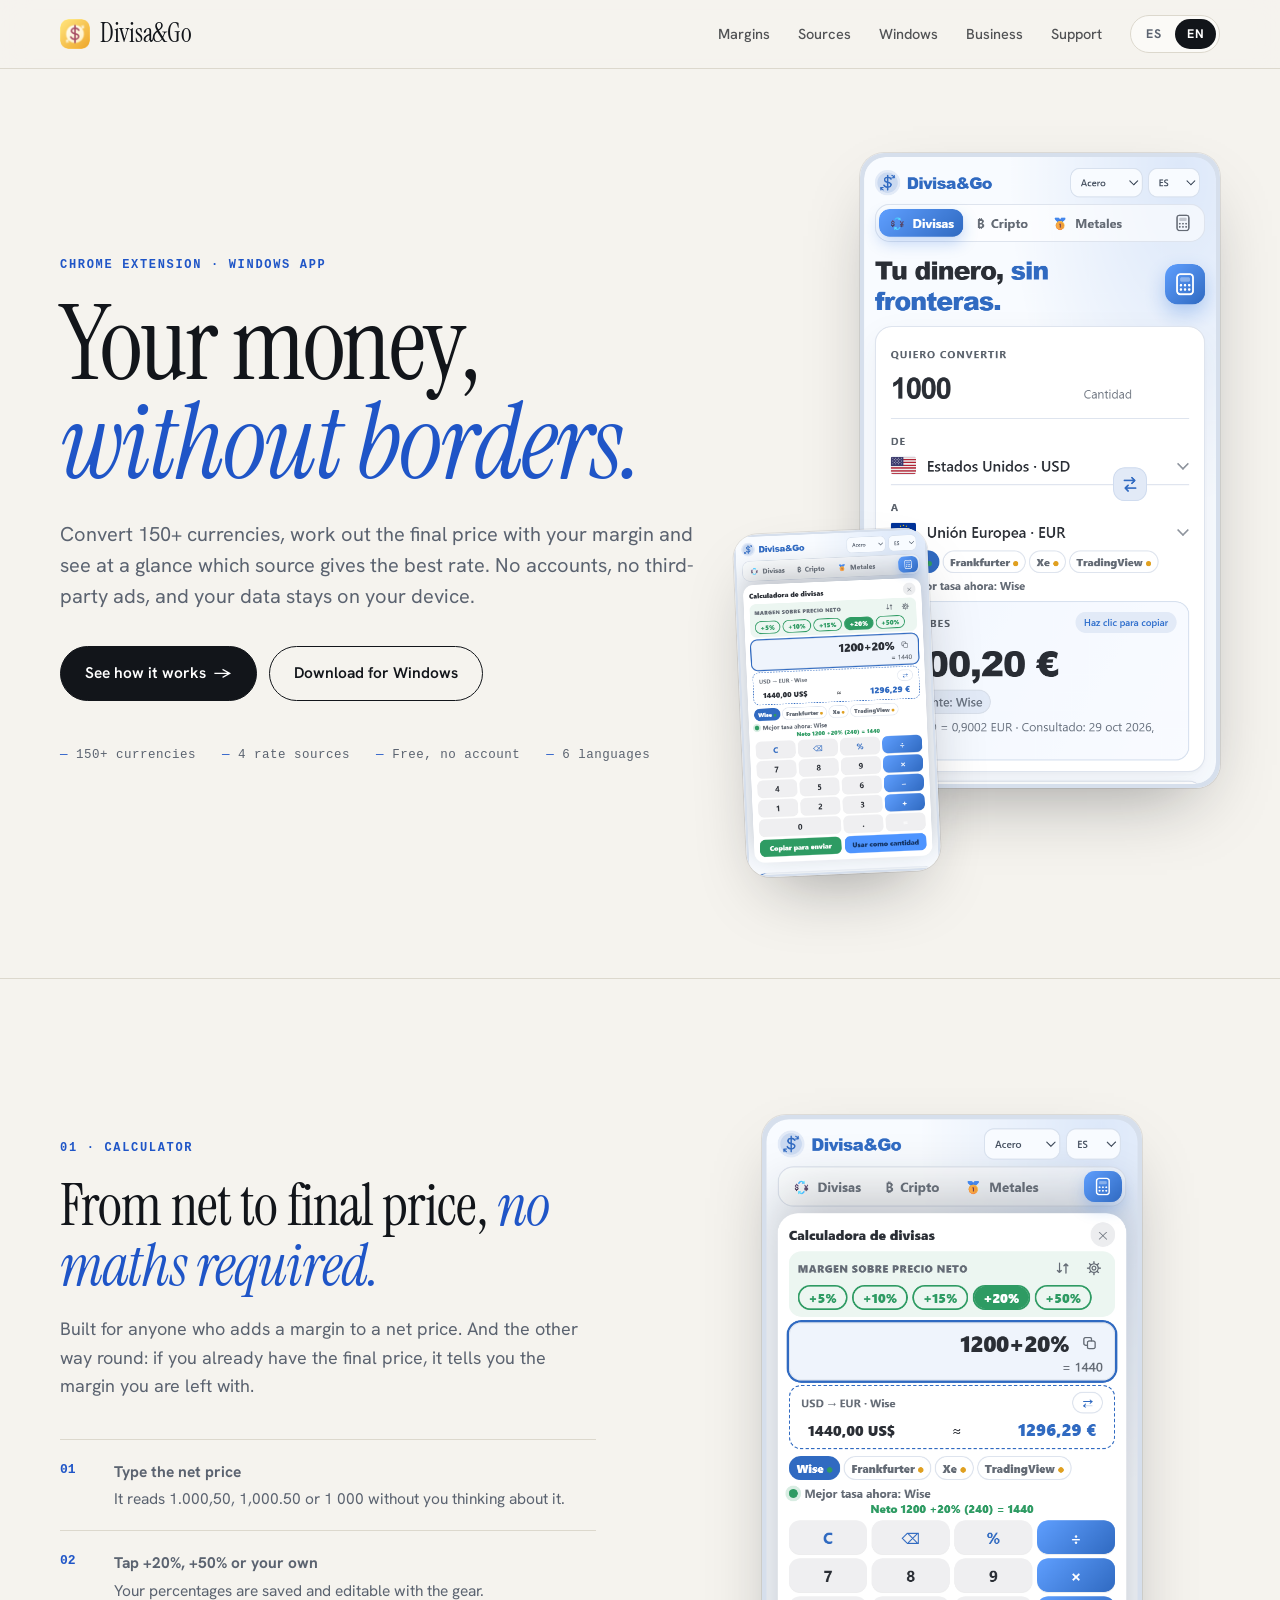
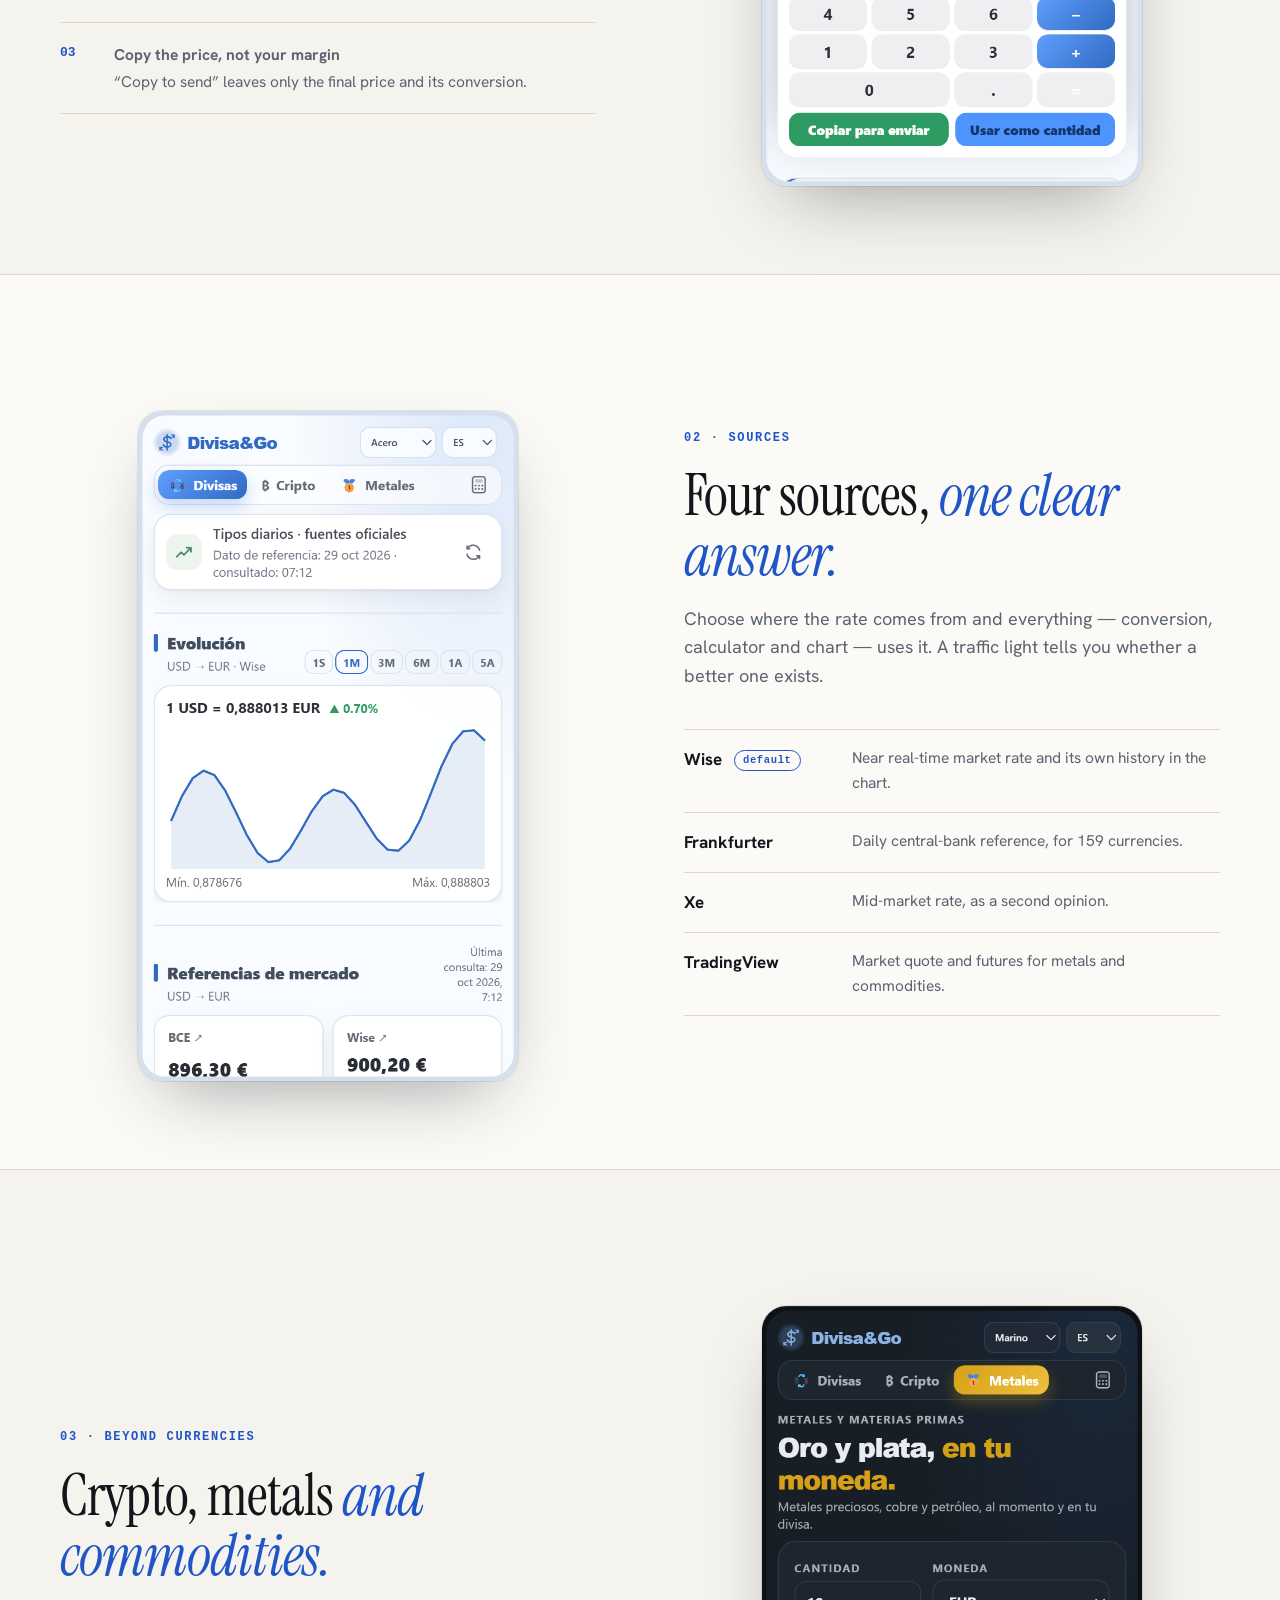
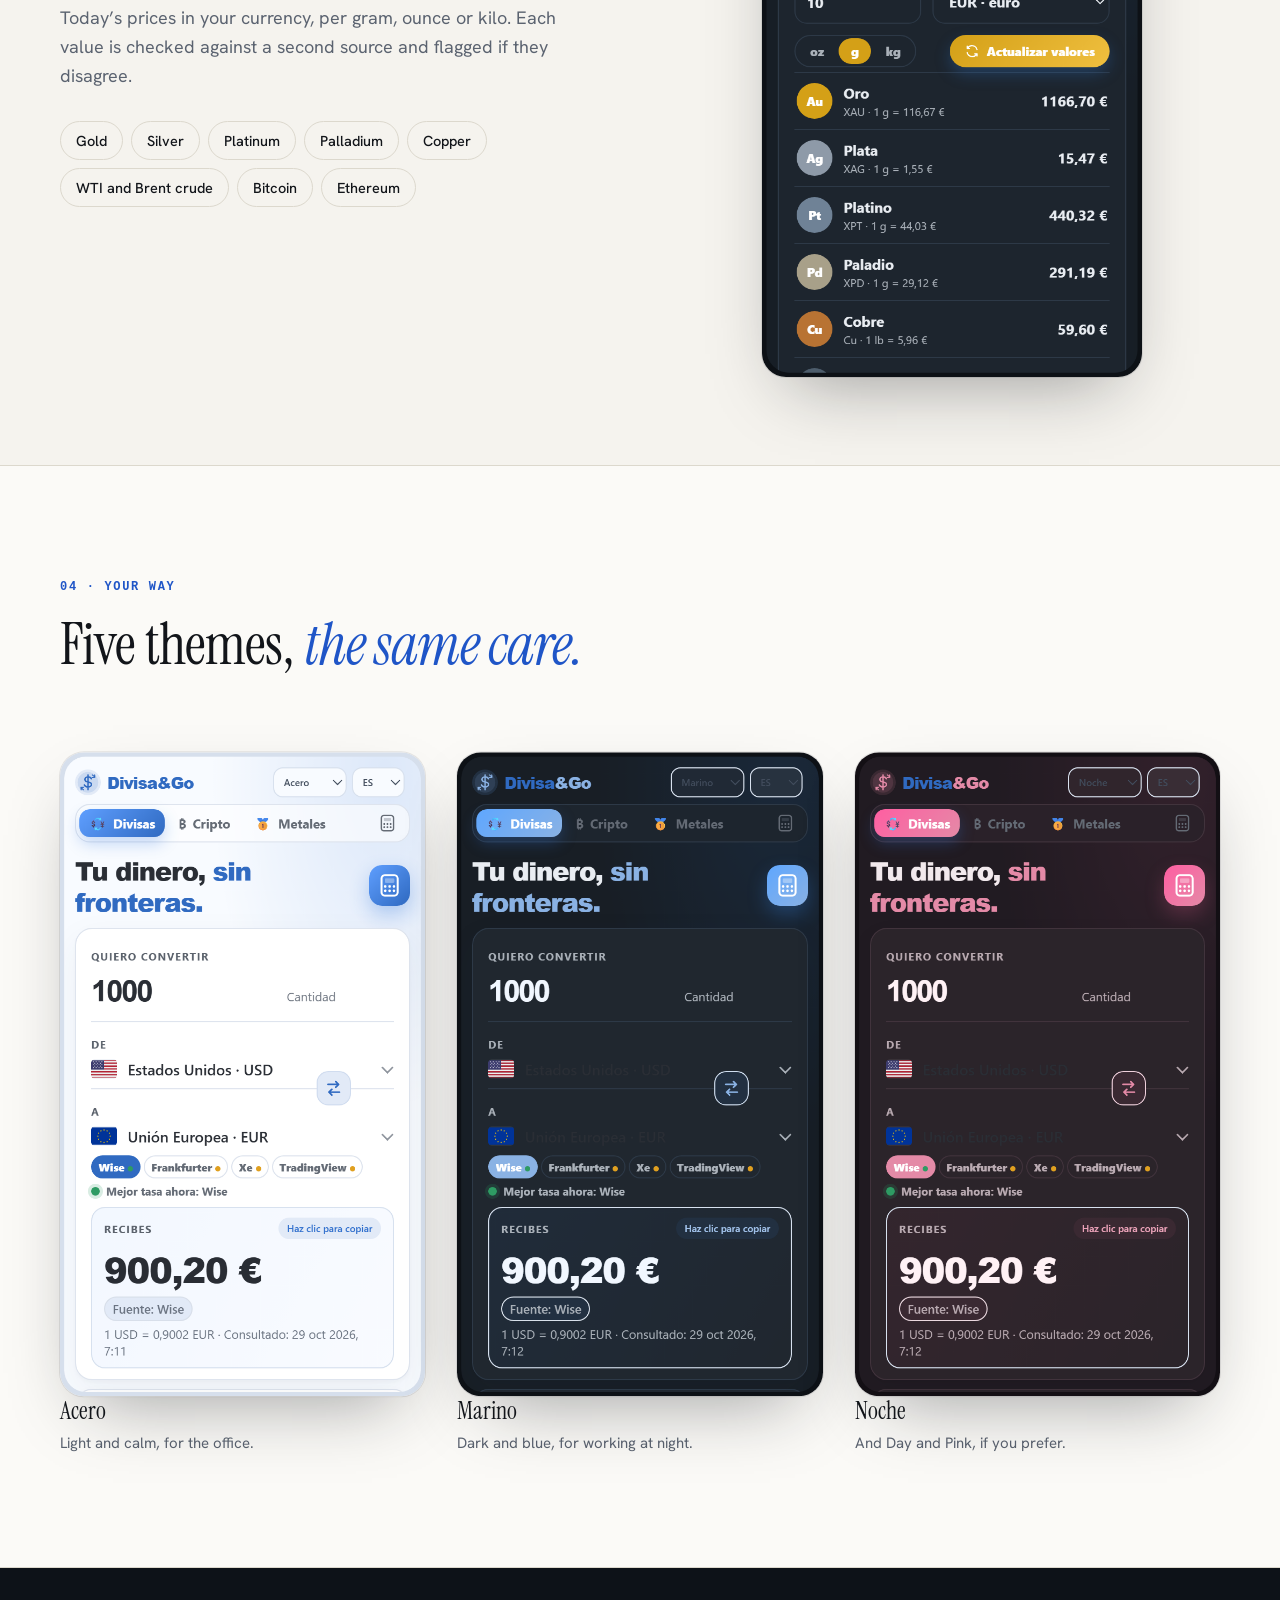
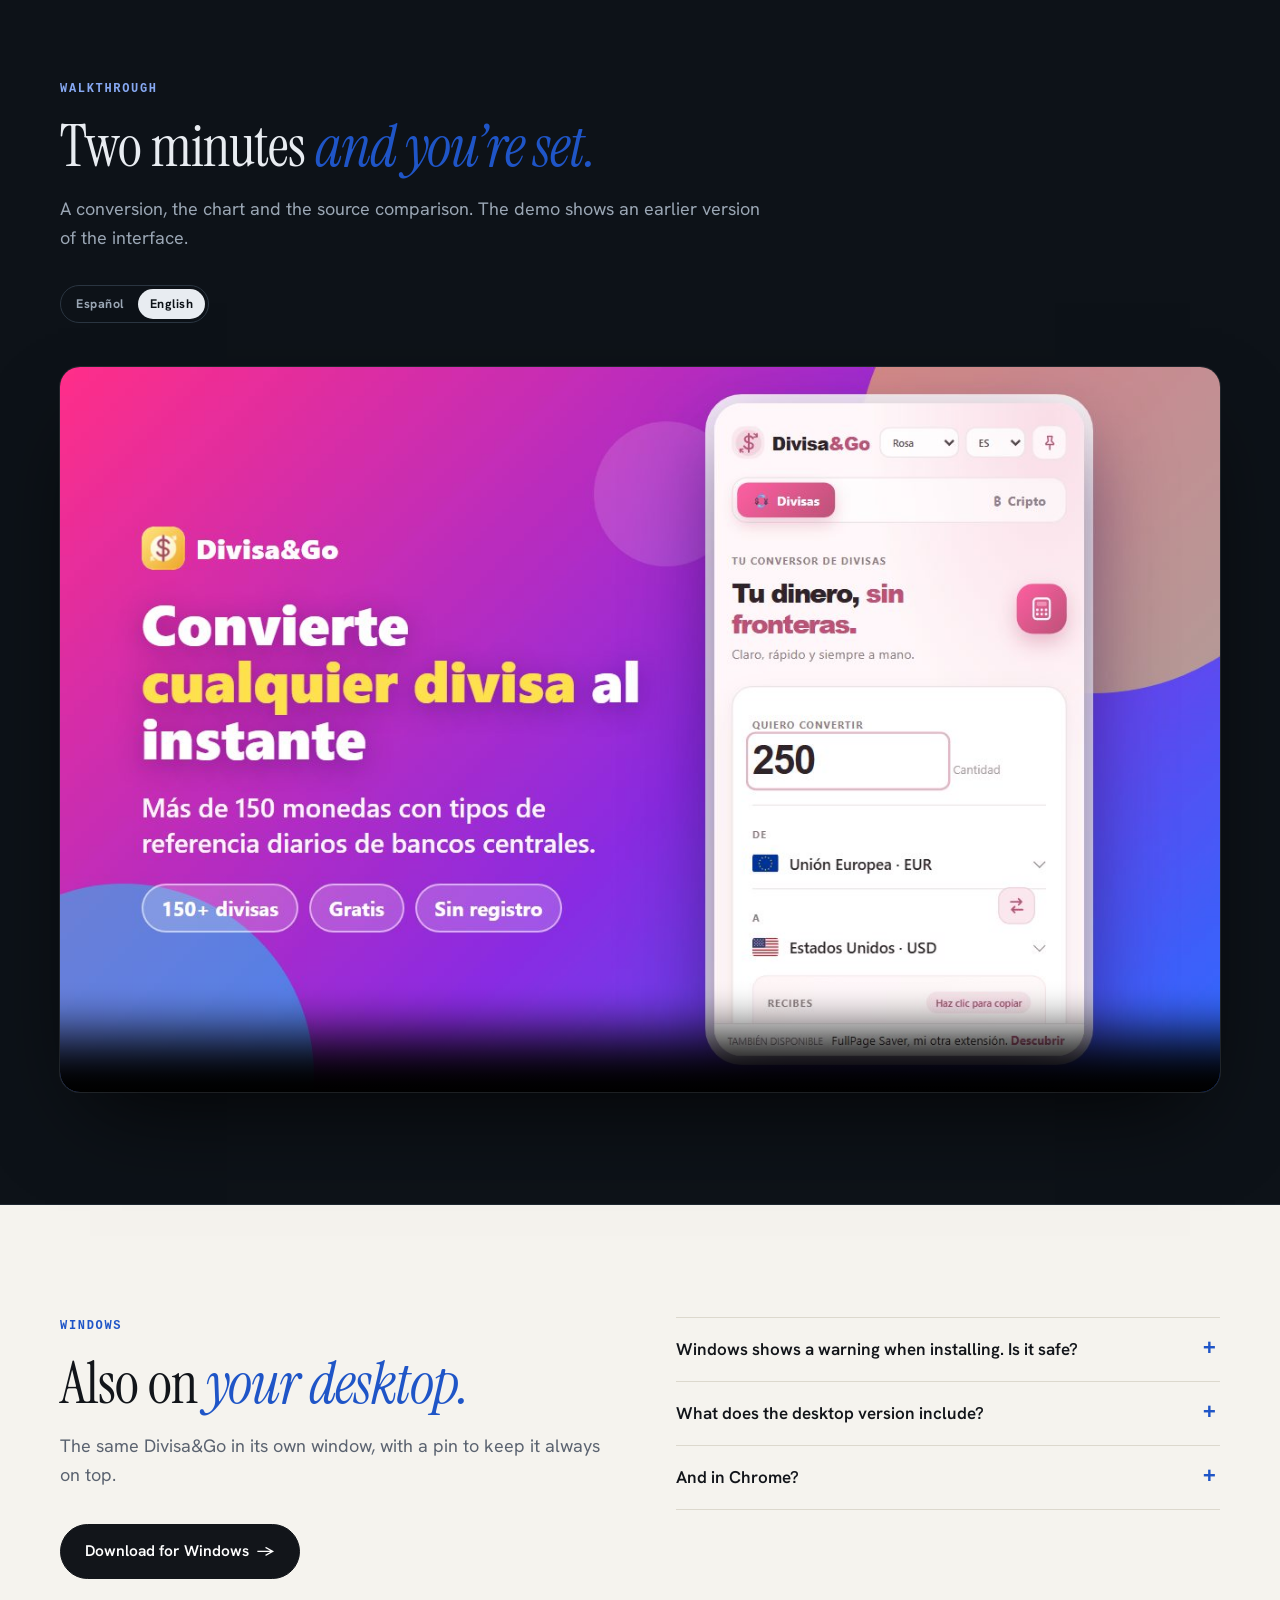
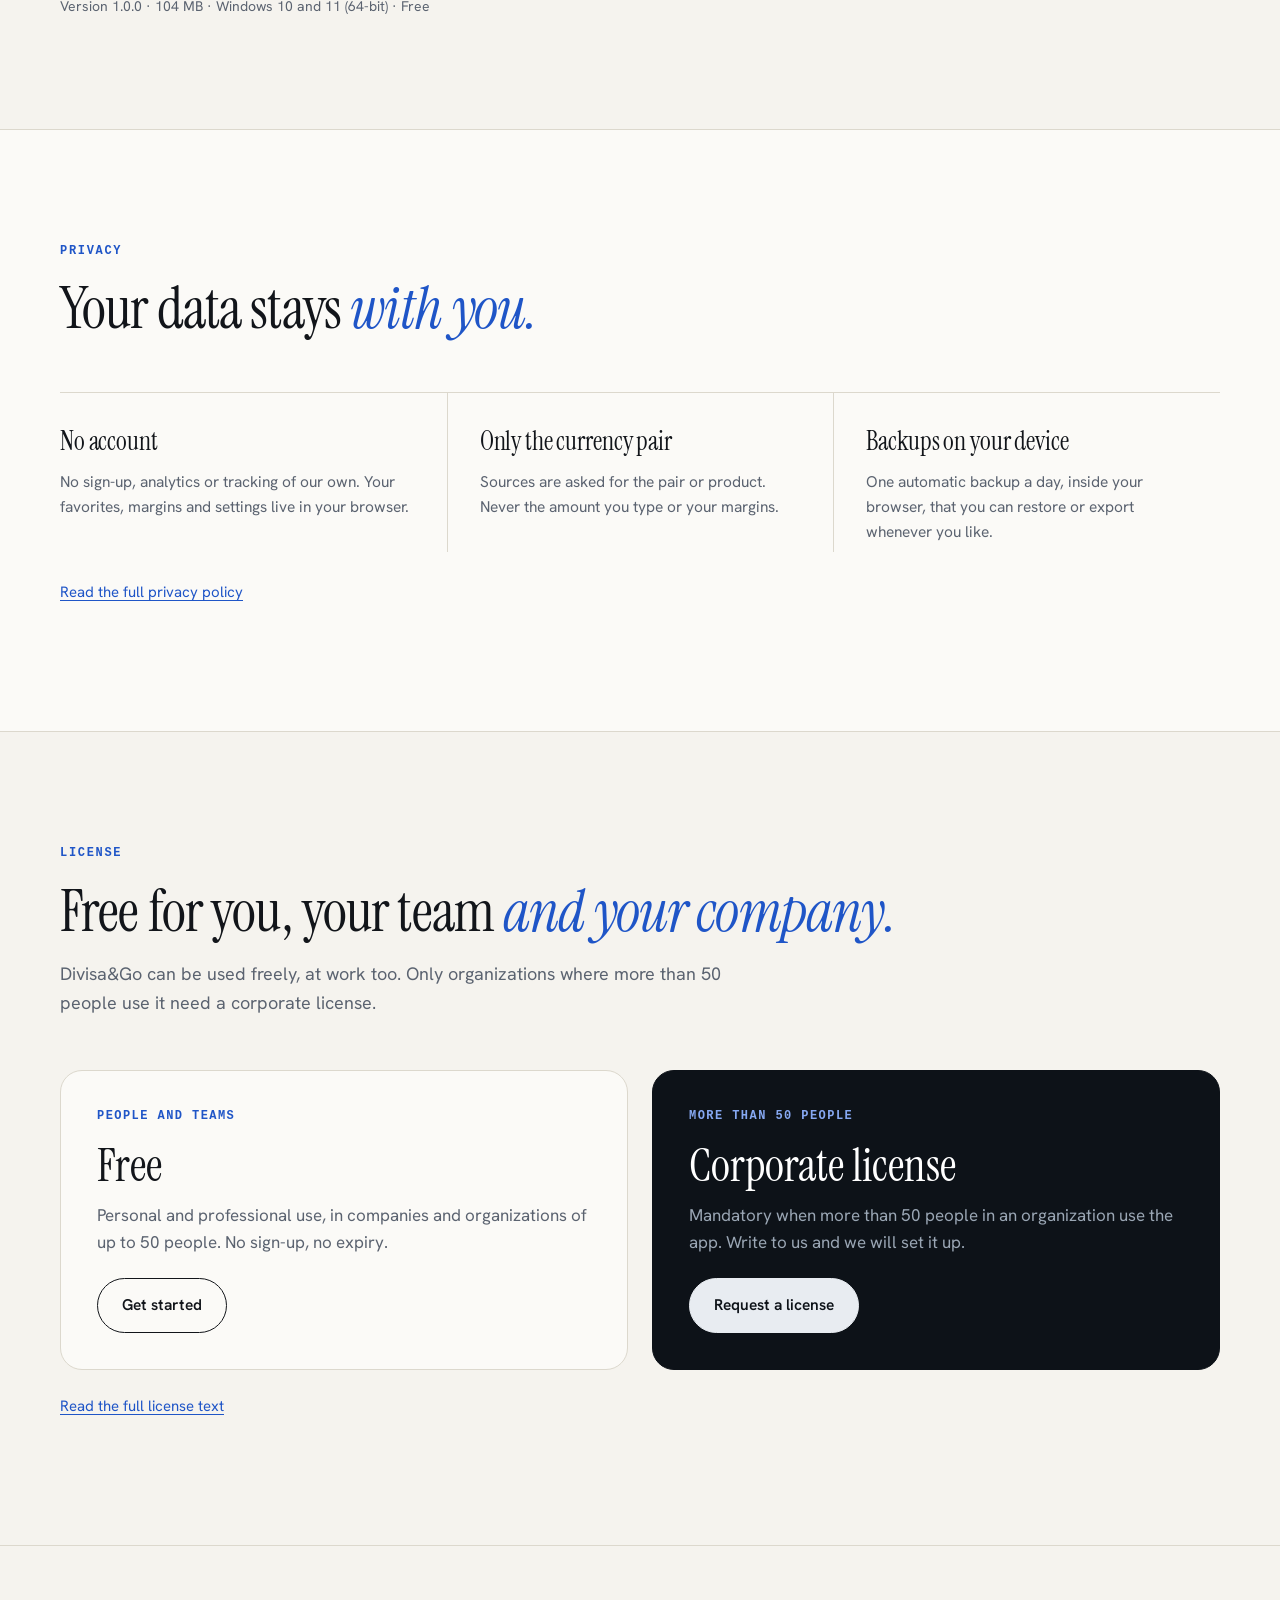
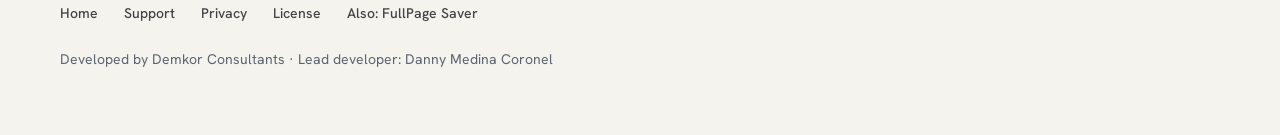
==== commit 38a61f0e: "Web: animaciones de entrada, parallax suave, inclinación de las capturas y barra de progreso" ====
--- a/index.html
+++ b/index.html
@@ -13,7 +13,7 @@
 <link rel="preconnect" href="https://fonts.gstatic.com" crossorigin>
 <link rel="stylesheet" href="https://fonts.googleapis.com/css2?family=Hanken+Grotesk:wght@400;500;600;700&family=Instrument+Serif:ital@0;1&display=swap">
 <link rel="stylesheet" href="assets/site.css">
-<noscript><style>.reveal{opacity:1;transform:none}</style></noscript>
+<noscript><style>.reveal, .reveal *{opacity:1 !important;transform:none !important}</style></noscript>
 </head>
 <body id="top">
 
@@ -43,10 +43,10 @@
         <a class="btn ghost" href="#windows"><span class="es">Descargar para Windows</span><span class="en">Download for Windows</span></a>
       </div>
       <ul class="facts">
-        <li><span class="es">150+ divisas</span><span class="en">150+ currencies</span></li>
-        <li><span class="es">4 fuentes de tasas</span><span class="en">4 rate sources</span></li>
+        <li><span class="es"><b data-count="150">150</b>+ divisas</span><span class="en"><b data-count="150">150</b>+ currencies</span></li>
+        <li><span class="es"><b data-count="4">4</b> fuentes de tasas</span><span class="en"><b data-count="4">4</b> rate sources</span></li>
         <li><span class="es">Gratis, sin cuenta</span><span class="en">Free, no account</span></li>
-        <li><span class="es">6 idiomas</span><span class="en">6 languages</span></li>
+        <li><span class="es"><b data-count="6">6</b> idiomas</span><span class="en"><b data-count="6">6</b> languages</span></li>
       </ul>
     </div>
     <div class="stack">
@@ -233,17 +233,7 @@
 let initial = (navigator.language || "es").toLowerCase().startsWith("es") ? "es" : "en";
 try { initial = localStorage.getItem("divisagoSiteLang") || initial; } catch {}
 setLang(initial);
-
-// Entrada suave de cada bloque al llegar a él.
-const reveals = document.querySelectorAll(".reveal");
-if ("IntersectionObserver" in window) {
-  const observer = new IntersectionObserver((entries) => {
-    for (const entry of entries) if (entry.isIntersecting) { entry.target.classList.add("in"); observer.unobserve(entry.target); }
-  }, { threshold: 0.12, rootMargin: "0px 0px -6% 0px" });
-  reveals.forEach((element) => observer.observe(element));
-} else {
-  reveals.forEach((element) => element.classList.add("in"));
-}
 </script>
+<script src="assets/site.js" defer></script>
 </body>
 </html>
--- a/assets/site.css
+++ b/assets/site.css
@@ -179,3 +179,63 @@
 .plan.dark .price { color: #fff; }
 
 .center { margin-bottom: 40px; }
+
+/* ===== Movimiento (solo si la persona no ha pedido reducirlo) ===== */
+.progress { position: fixed; top: 0; left: 0; z-index: 60; width: 100%; height: 2px; background: var(--accent); transform: scaleX(var(--p, 0)); transform-origin: 0 50%; pointer-events: none; }
+nav { transition: box-shadow .4s ease; }
+nav.scrolled { box-shadow: 0 12px 32px -20px rgba(18, 21, 26, .5); }
+nav a.link { position: relative; padding: 6px 0; }
+nav a.link::after { content: ""; position: absolute; right: 0; bottom: 0; left: 0; height: 1.5px; background: var(--ink); transform: scaleX(0); transform-origin: left; transition: transform .45s var(--ease); }
+nav a.link:hover::after, nav a.link.active::after { transform: scaleX(1); }
+nav a.link.active { opacity: 1; }
+
+@media (prefers-reduced-motion: no-preference) {
+  @keyframes rise { from { opacity: 0; transform: translateY(28px); } to { opacity: 1; transform: none; } }
+  @keyframes focus-in { from { opacity: 0; filter: blur(12px); transform: translateY(16px); } to { opacity: 1; filter: none; transform: none; } }
+  @keyframes drop { from { opacity: 0; transform: translateY(-16px); } to { opacity: 1; transform: none; } }
+  @keyframes float { 0%, 100% { translate: 0 0; } 50% { translate: 0 -10px; } }
+
+  /* Primera pantalla: todo entra en cascada */
+  nav { animation: drop .8s var(--ease) backwards; }
+  .hero .eyebrow { animation: rise .8s var(--ease) .10s backwards; }
+  .hero h1 { animation: rise 1s var(--ease) .18s backwards; }
+  .hero h1 em { display: inline-block; animation: focus-in 1.2s var(--ease) .55s backwards; }
+  .hero .lead { animation: rise .9s var(--ease) .6s backwards; }
+  .hero .btns { animation: rise .9s var(--ease) .75s backwards; }
+  .hero .facts { animation: rise .9s var(--ease) .9s backwards; }
+  .page-hero .kicker, .page-hero h2, .page-hero p, .page-hero .btn { animation: rise .9s var(--ease) backwards; }
+  .page-hero h2 { animation-delay: .1s; }
+  .page-hero p { animation-delay: .25s; }
+  .page-hero .btn { animation-delay: .4s; }
+
+  /* Capturas: inclinación al mover el puntero y una flotación lenta */
+  .stack { transform: perspective(1500px) rotateX(var(--rx, 0deg)) rotateY(var(--ry, 0deg)); transition: transform .6s var(--ease); animation: rise 1.3s var(--ease) .35s backwards; }
+  .stack .back { animation: float 8s ease-in-out infinite; }
+  .frame { translate: 0 calc(var(--py, 0) * 1px); transition: box-shadow .6s var(--ease); }
+  .frame img { transition: transform 1.4s var(--ease); }
+  .frame:hover { box-shadow: 0 0 0 1px rgba(18, 21, 26, .1), 0 44px 90px -30px rgba(18, 21, 26, .5); }
+  .frame:hover img { transform: scale(1.035); }
+
+  /* Entrada al hacer scroll, con retardo según el orden */
+  .reveal { transition-delay: calc(var(--d, 0) * 110ms); }
+  .reveal .steps li, .reveal .sources > div, .reveal .chips li, .trio.reveal > div, .plans.reveal > .plan {
+    opacity: 0;
+    transform: translateY(18px);
+    transition: opacity .8s var(--ease), transform .8s var(--ease);
+    transition-delay: calc(.2s + var(--i, 0) * 95ms);
+  }
+  .reveal.in .steps li, .reveal.in .sources > div, .reveal.in .chips li, .trio.reveal.in > div, .plans.reveal.in > .plan { opacity: 1; transform: none; }
+
+  /* Botones y listas desplegables */
+  .btn.primary::after { content: "→"; transition: transform .35s var(--ease); }
+  .btn.primary:hover::after { transform: translateX(5px); }
+  .chips li { transition: border-color .25s, background .25s, color .25s, transform .3s var(--ease); }
+  .chips li:hover { border-color: var(--accent); color: var(--accent); }
+  .steps li, .sources > div { transition: background .3s; }
+  @supports (interpolate-size: allow-keywords) {
+    :root { interpolate-size: allow-keywords; }
+    details::details-content { block-size: 0; overflow: clip; transition: block-size .45s var(--ease), content-visibility .45s allow-discrete; }
+    details[open]::details-content { block-size: auto; }
+  }
+}
+.facts b { font-weight: inherit; font-variant-numeric: tabular-nums; }
